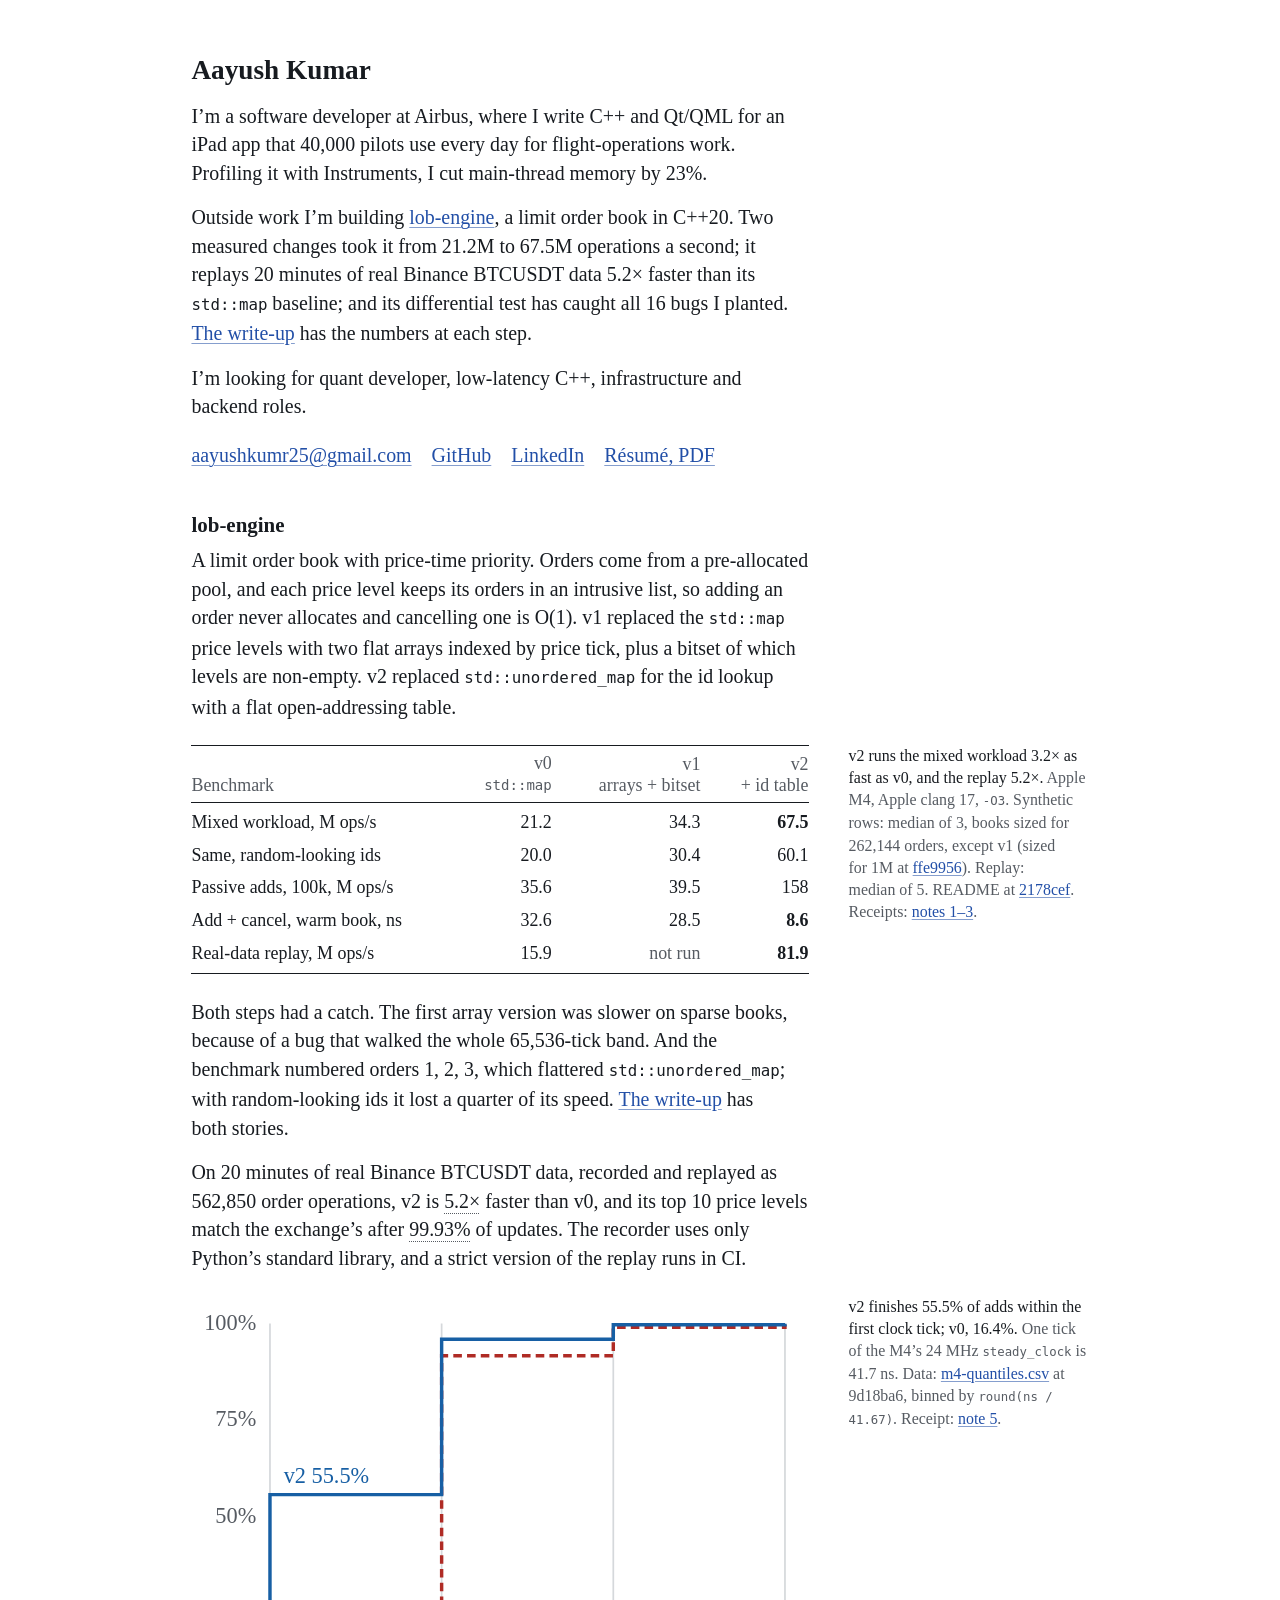
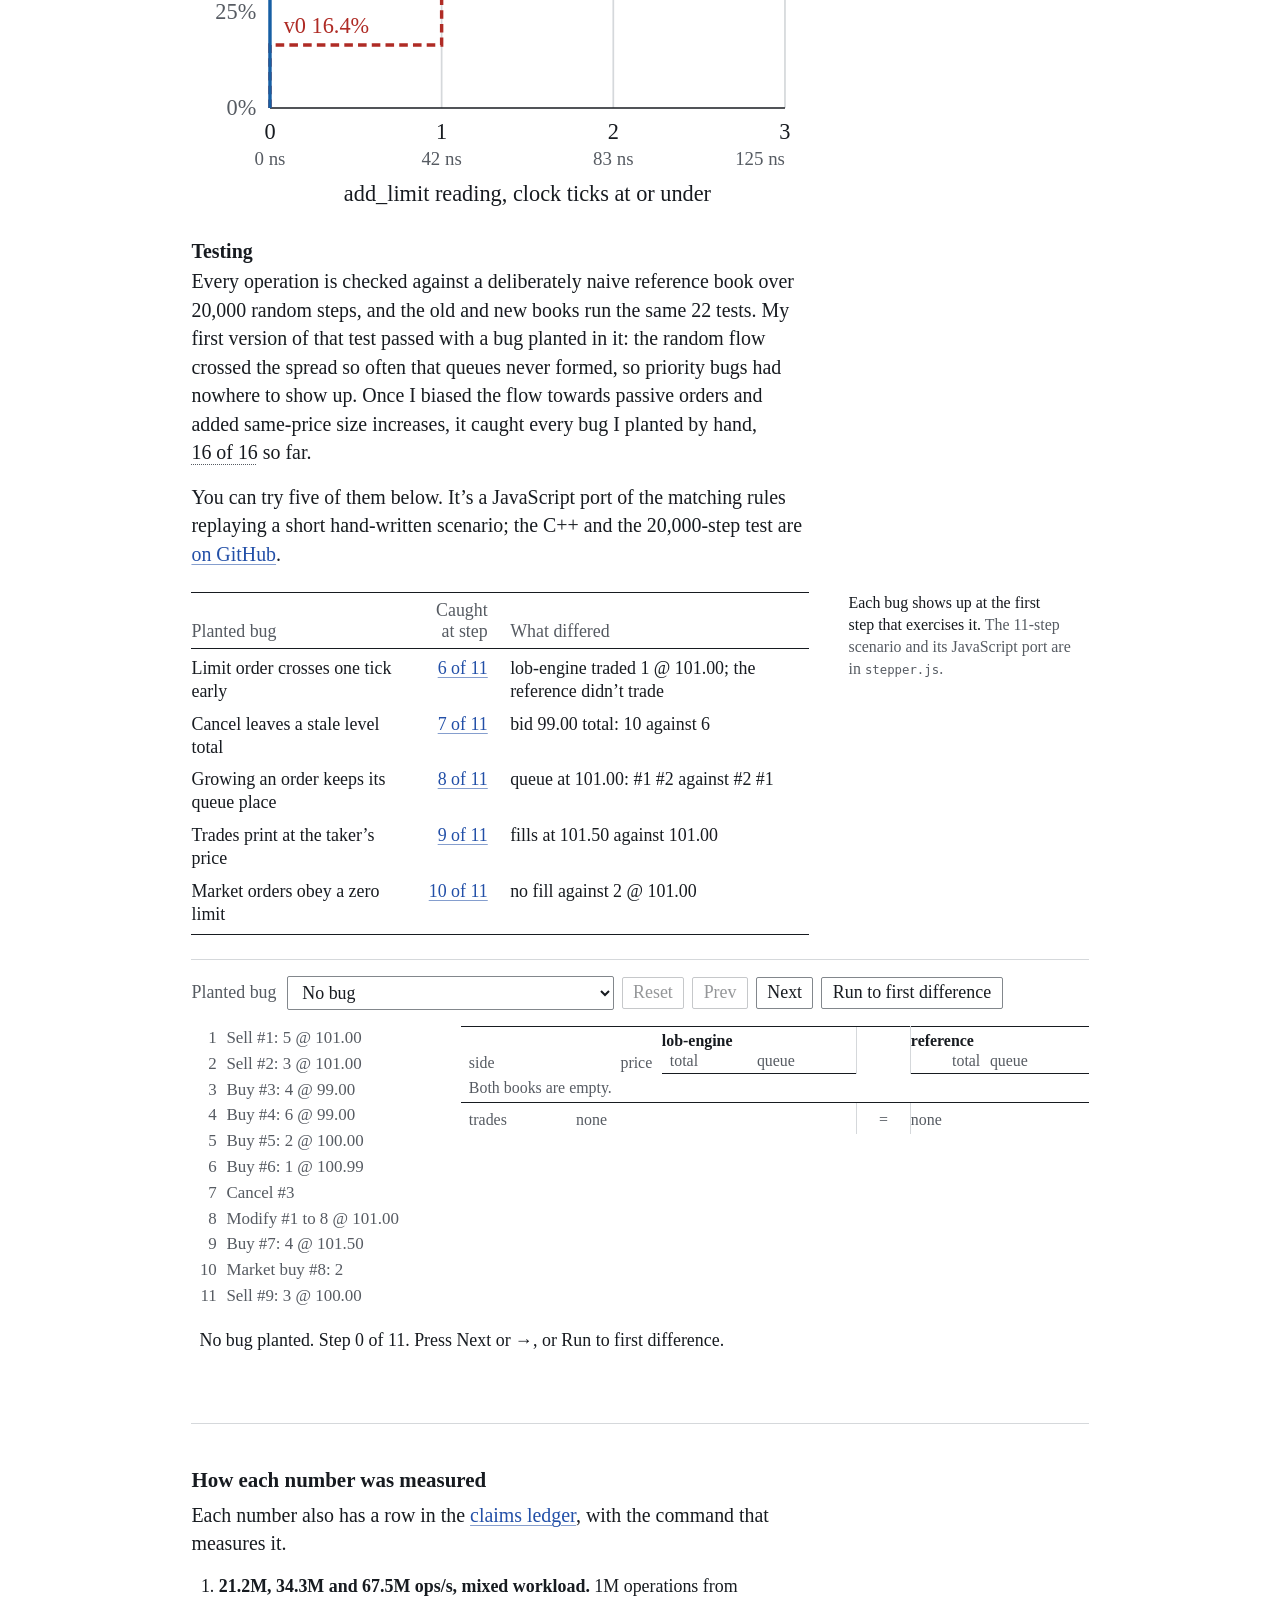
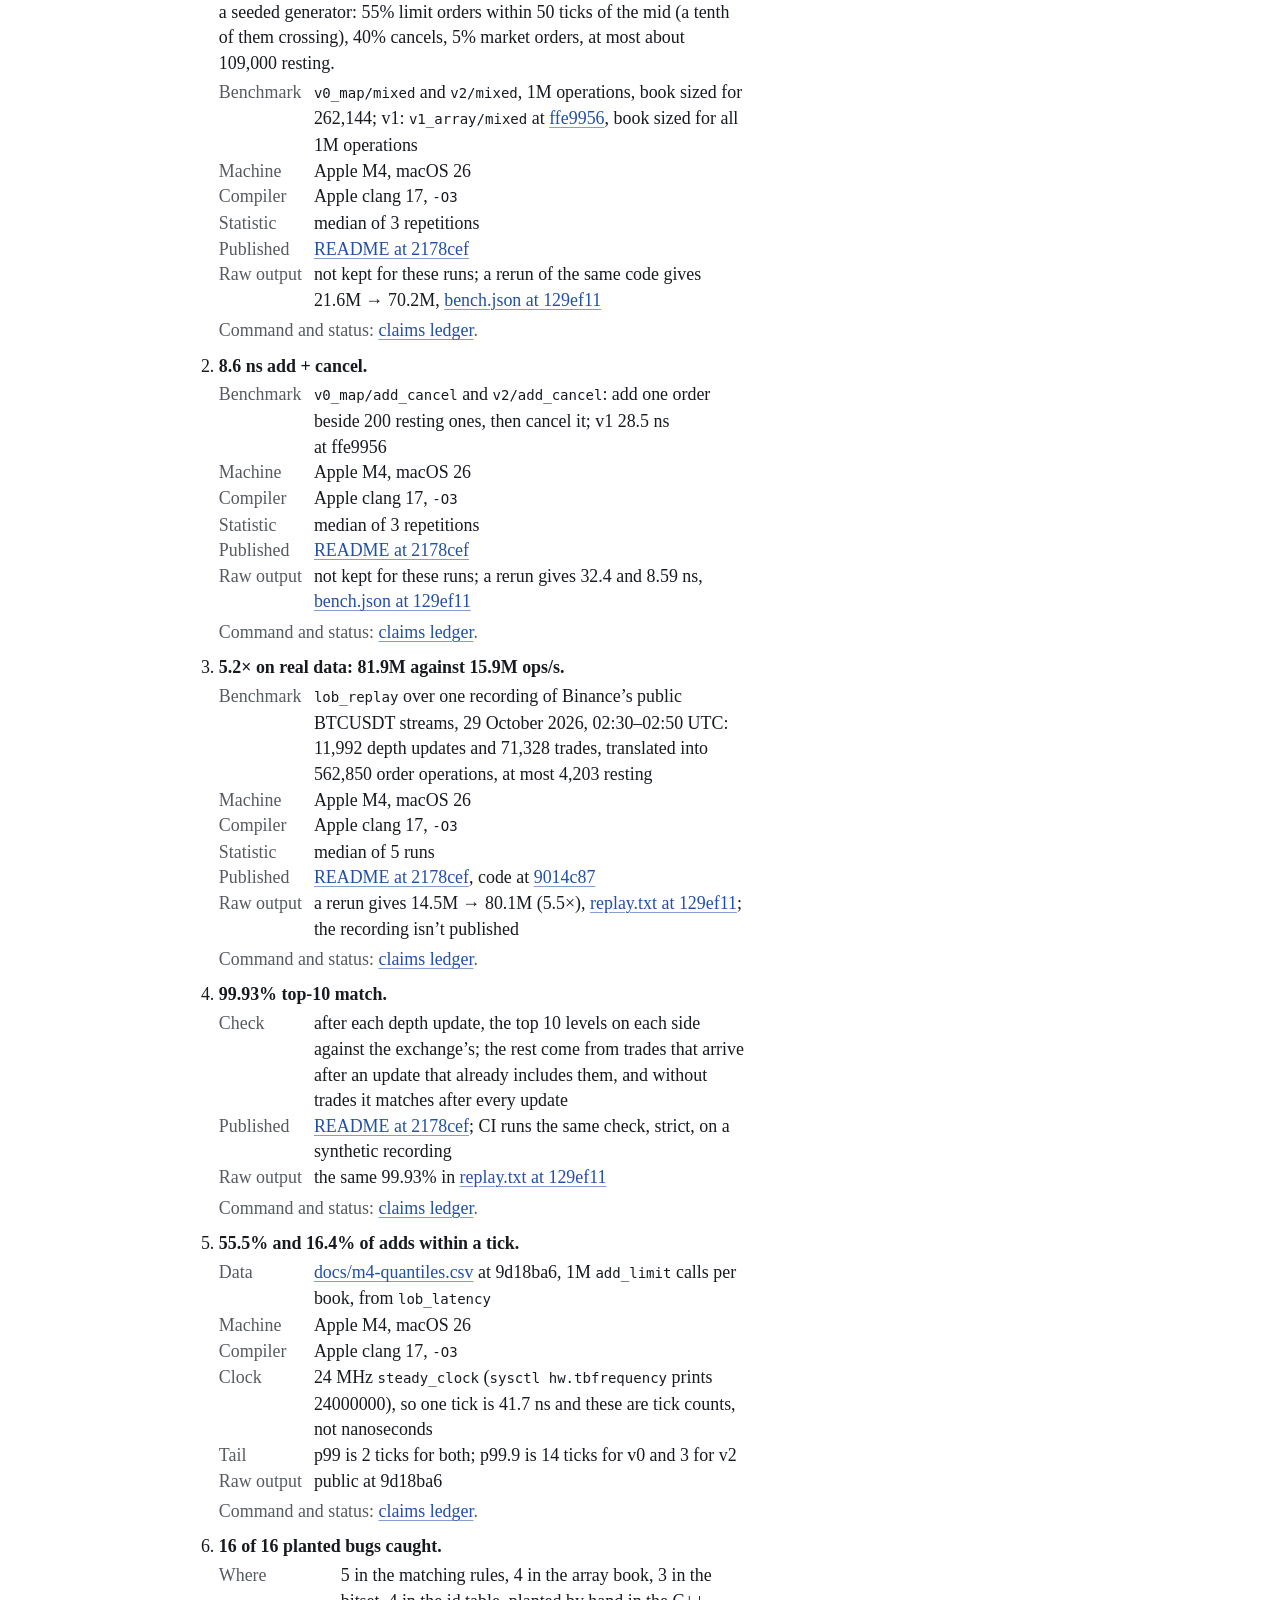
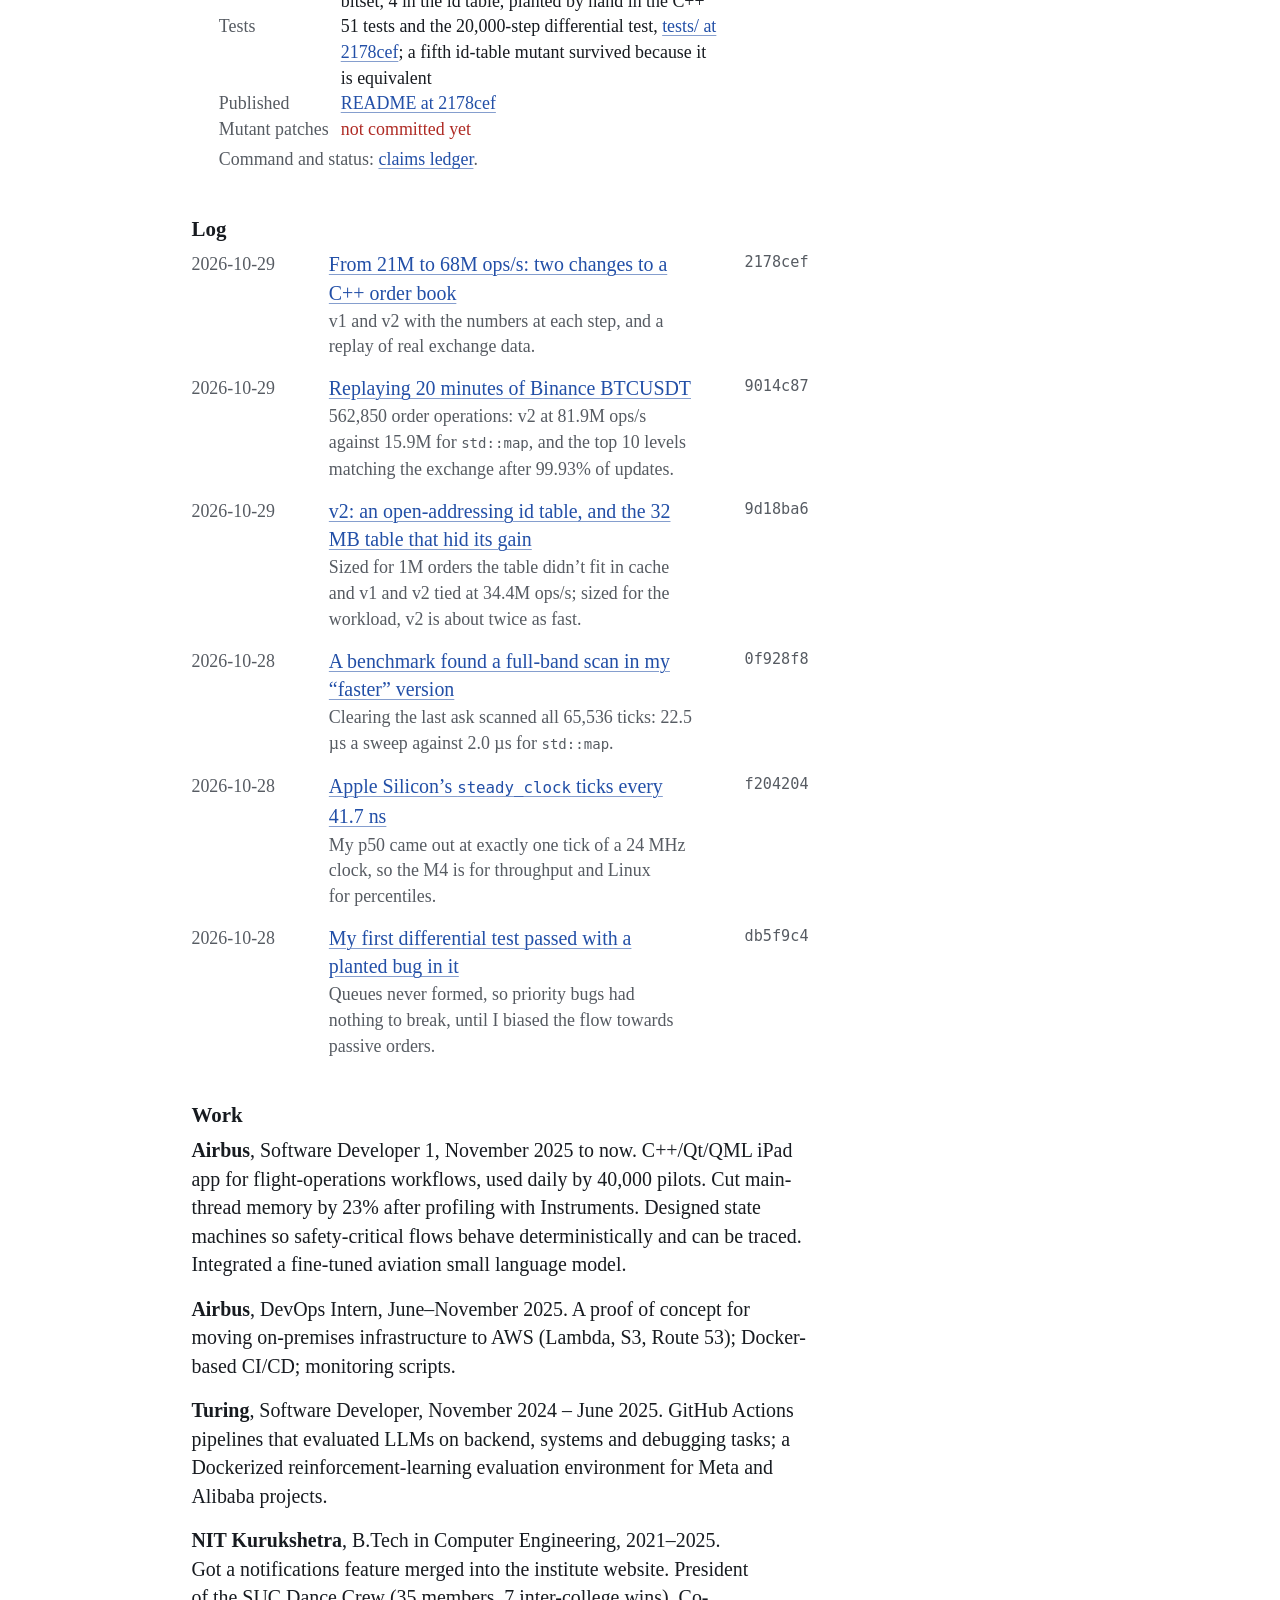
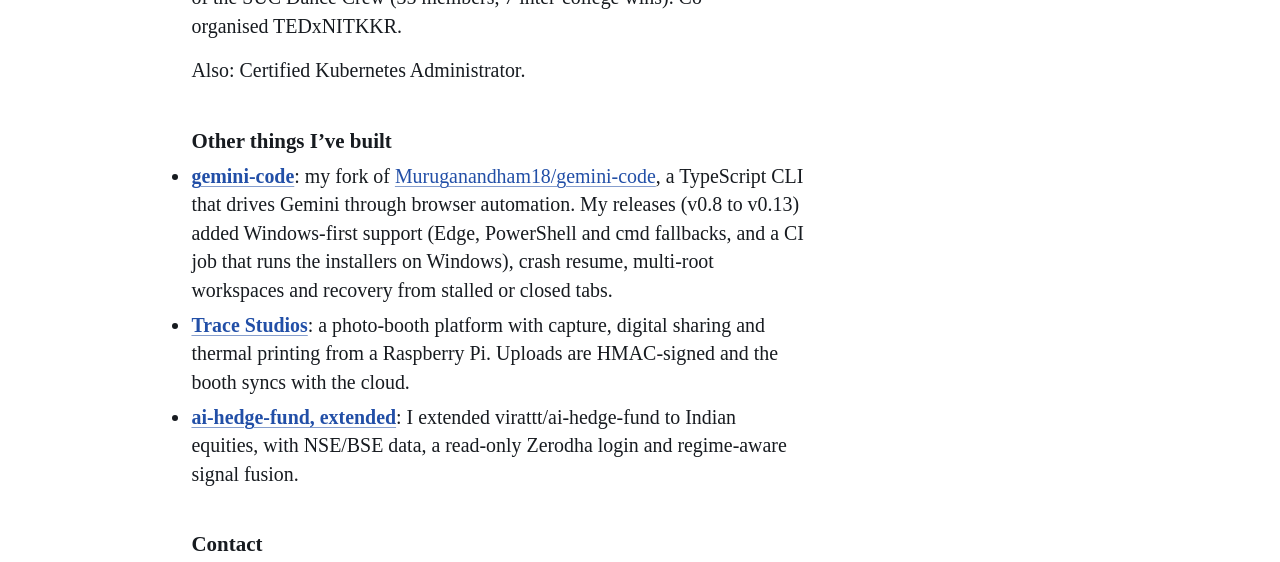
==== index.html @ 16fbba91 "Redesign: centred lab log, claims ledger, one-table stepper From the design loop's winning direction" ====
<!doctype html>
<html lang="en">
<head>
<meta charset="utf-8">
<meta name="viewport" content="width=device-width, initial-scale=1">
<meta name="color-scheme" content="light dark">
<title>Aayush Kumar</title>
<meta name="description" content="Software developer at Airbus (C++/Qt). Building lob-engine, a C++20 order book: 21.2M to 67.5M ops/s in two measured steps, checked by a differential test and replayed on real Binance data.">
<link rel="canonical" href="https://aayxshkumar.github.io/">
<link rel="alternate" type="application/atom+xml" href="/atom.xml" title="Aayush Kumar">
<meta property="og:type" content="website">
<meta property="og:url" content="https://aayxshkumar.github.io/">
<meta property="og:title" content="Aayush Kumar">
<meta property="og:description" content="C++ developer at Airbus, building lob-engine: a C++20 order book that went from 21.2M to 67.5M ops/s in two measured steps.">
<meta property="og:image" content="https://aayxshkumar.github.io/og.png">
<meta property="og:image:width" content="1200">
<meta property="og:image:height" content="630">
<meta property="og:image:alt" content="Aayush Kumar, software developer at Airbus. lob-engine: 21.2M to 67.5M ops/s, 5.2 times faster than std::map on real Binance data, 16 of 16 planted bugs caught.">
<meta name="twitter:card" content="summary_large_image">
<link rel="icon" href="favicon.svg" type="image/svg+xml">
<link rel="stylesheet" href="style.css">
<script type="speculationrules">
{"prefetch":[{"where":{"and":[{"href_matches":"/*"},{"not":{"href_matches":["/*.pdf","/*.png","/*.svg","/*.xml"]}}]},"eagerness":"moderate"}]}
</script>
<script type="application/ld+json">
{"@context":"https://schema.org","@type":"Person","name":"Aayush Kumar","jobTitle":"Software Developer","worksFor":{"@type":"Organization","name":"Airbus"},"url":"https://aayxshkumar.github.io/","sameAs":["https://github.com/aayxshkumar","https://linkedin.com/in/aayush-kumr"]}
</script>
</head>
<body>
<main>

<h1>Aayush Kumar</h1>

<p>I’m a software developer at Airbus, where I write C++ and Qt/QML for an iPad app that 40,000 pilots use every day for flight-operations work. Profiling it with Instruments, I cut main-thread memory by 23%.</p>

<p>Outside work I’m building <a href="https://github.com/aayxshkumar/lob-engine">lob-engine</a>, a limit order book in C++20. Two measured changes took it from 21.2M to 67.5M operations a second; it replays 20 minutes of real Binance BTCUSDT data 5.2× faster than its <code>std::map</code> baseline; and its differential test has caught all 16 bugs I planted. <a href="order-book-3x.html">The write-up</a> has the numbers at each step.</p>

<p>I’m looking for quant developer, low-latency C++, infrastructure and backend roles.</p>

<ul class="links">
<li><a href="mailto:aayushkumr25@gmail.com">aayushkumr25@gmail.com</a></li>
<li><a href="https://github.com/aayxshkumar">GitHub</a></li>
<li><a href="https://linkedin.com/in/aayush-kumr">LinkedIn</a></li>
<li><a href="Aayush_Kumar_Resume.pdf">Résumé, PDF</a></li>
</ul>

<h2 id="lob-engine"><a href="#lob-engine">lob-engine</a></h2>

<p>A limit order book with price-time priority. Orders come from a pre-allocated pool, and each price level keeps its orders in an intrusive list, so adding an order never allocates and cancelling one is O(1). v1 replaced the <code>std::map</code> price levels with two flat arrays indexed by price tick, plus a bitset of which levels are non-empty. v2 replaced <code>std::unordered_map</code> for the id lookup with a flat open-addressing table.</p>

<div class="withcap" id="results">
<table>
<thead><tr><th>Benchmark</th><th>v0<br><code>std::map</code></th><th>v1<br>arrays + bitset</th><th>v2<br>+ id table</th></tr></thead>
<tbody>
<tr><th scope="row">Mixed workload, M ops/s</th><td>21.2</td><td>34.3</td><td><strong>67.5</strong></td></tr>
<tr><th scope="row">Same, random-looking ids</th><td>20.0</td><td>30.4</td><td>60.1</td></tr>
<tr><th scope="row">Passive adds, 100k, M ops/s</th><td>35.6</td><td>39.5</td><td>158</td></tr>
<tr><th scope="row">Add + cancel, warm book, ns</th><td>32.6</td><td>28.5</td><td><strong>8.6</strong></td></tr>
<tr><th scope="row">Real-data replay, M ops/s</th><td>15.9</td><td class="mut">not run</td><td><strong>81.9</strong></td></tr>
</tbody>
</table>
<p class="cap"><b>v2 runs the mixed workload 3.2× as fast as v0, and the replay 5.2×.</b> Apple M4, Apple clang 17, <code>-O3</code>. Synthetic rows: median of 3, books sized for 262,144 orders, except v1 (sized for 1M at <a href="https://github.com/aayxshkumar/lob-engine/tree/ffe9956">ffe9956</a>). Replay: median of 5. README at <a href="https://github.com/aayxshkumar/lob-engine/blob/2178cef/README.md">2178cef</a>. Receipts: <a href="#n-mixed">notes 1–3</a>.</p>
</div>

<p>Both steps had a catch. The first array version was slower on sparse books, because of a bug that walked the whole 65,536-tick band. And the benchmark numbered orders 1, 2, 3, which flattered <code>std::unordered_map</code>; with random-looking ids it lost a quarter of its speed. <a href="order-book-3x.html">The write-up</a> has both stories.</p>

<p>On 20 minutes of real Binance BTCUSDT data, recorded and replayed as 562,850 order operations, v2 is <button type="button" class="num" popovertarget="m-replay" style="anchor-name: --m-replay">5.2×<span class="vh">, how this was measured</span></button><span id="m-replay" popover class="method" style="position-anchor: --m-replay">81.9M against 15.9M ops/s, each the median of 5 runs of <code>lob_replay</code> over one recording, at commit 9014c87. The recording isn’t published. <a href="#n-replay">Full receipt</a>.<button type="button" class="close" popovertarget="m-replay" popovertargetaction="hide">Close</button></span> faster than v0, and its top 10 price levels match the exchange’s after <button type="button" class="num" popovertarget="m-match" style="anchor-name: --m-match">99.93%<span class="vh">, how this was measured</span></button><span id="m-match" popover class="method" style="position-anchor: --m-match">The replay compares the top 10 levels on each side with the exchange’s after each of 11,992 depth updates. Without trades it matches after every one. <a href="#n-match">Full receipt</a>.<button type="button" class="close" popovertarget="m-match" popovertargetaction="hide">Close</button></span> of updates. The recorder uses only Python’s standard library, and a strict version of the replay runs in CI.</p>

<figure class="wide withcap" id="latency">
<picture><source media="(max-width: 600px)" srcset="latency-cdf-add_limit-narrow.svg" width="360" height="300"><img src="latency-cdf-add_limit.svg" alt="Step chart of add_limit latency in clock ticks on an Apple M4. v2 reads 0 ticks for 55.5 percent of adds and v0 for 16.4 percent; at 1 tick v0 reaches 91.6 percent and v2 95.9 percent; both pass 99 percent by 2 ticks." width="720" height="360"></picture>
<figcaption><b>v2 finishes 55.5% of adds within the first clock tick; v0, 16.4%.</b> One tick of the M4’s 24 MHz <code>steady_clock</code> is 41.7 ns. Data: <a href="https://github.com/aayxshkumar/lob-engine/blob/9d18ba6/docs/m4-quantiles.csv">m4-quantiles.csv</a> at 9d18ba6, binned by <code>round(ns / 41.67)</code>. Receipt: <a href="#n-ticks">note 5</a>.</figcaption>
</figure>

<h3 id="testing">Testing</h3>

<p>Every operation is checked against a deliberately naive reference book over 20,000 random steps, and the old and new books run the same 22 tests. My first version of that test passed with a bug planted in it: the random flow crossed the spread so often that queues never formed, so priority bugs had nowhere to show up. Once I biased the flow towards passive orders and added same-price size increases, it caught every bug I planted by hand, <button type="button" class="num" popovertarget="m-bugs" style="anchor-name: --m-bugs">16 of 16<span class="vh">, how this was measured</span></button><span id="m-bugs" popover class="method" style="position-anchor: --m-bugs">Planted by hand in the C++: 5 in the matching rules, 4 in the array book, 3 in the bitset, 4 in the id table. The 51 tests and the 20,000-step differential test caught each one. <a href="#n-bugs">Full receipt</a>.<button type="button" class="close" popovertarget="m-bugs" popovertargetaction="hide">Close</button></span> so far.</p>

<p>You can try five of them below. It’s a JavaScript port of the matching rules replaying a short hand-written scenario; the C++ and the 20,000-step test are <a href="https://github.com/aayxshkumar/lob-engine/tree/main/tests">on GitHub</a>.</p>

<div class="withcap" id="bugs">
<table class="bugs">
<thead><tr><th>Planted bug</th><th>Caught<br>at step</th><th class="t">What differed</th></tr></thead>
<tbody>
<tr><th scope="row">Limit order crosses one tick early</th><td>6 of 11</td><td class="t">lob-engine traded 1 @ 101.00; the reference didn’t trade</td></tr>
<tr><th scope="row">Cancel leaves a stale level total</th><td>7 of 11</td><td class="t">bid 99.00 total: 10 against 6</td></tr>
<tr><th scope="row">Growing an order keeps its queue place</th><td>8 of 11</td><td class="t">queue at 101.00: #1 #2 against #2 #1</td></tr>
<tr><th scope="row">Trades print at the taker’s price</th><td>9 of 11</td><td class="t">fills at 101.50 against 101.00</td></tr>
<tr><th scope="row">Market orders obey a zero limit</th><td>10 of 11</td><td class="t">no fill against 2 @ 101.00</td></tr>
</tbody>
</table>
<p class="cap"><b>Each bug shows up at the first step that exercises it.</b> The 11-step scenario and its JavaScript port are in <code>stepper.js</code>.</p>
</div>

<section id="stepper" class="stepper wide" aria-label="Differential test, step by step" hidden>
  <p class="controls">
    <label for="bug">Planted bug</label>
    <select id="bug"></select>
    <button type="button" id="reset">Reset</button>
    <button type="button" id="prev">Prev</button>
    <button type="button" id="next">Next</button>
    <button type="button" id="run">Run to first difference</button>
  </p>
  <div class="cols">
    <ol id="ops" class="ops" aria-label="Scenario"></ol>
    <div class="bookwrap">
      <table class="book" id="book">
        <caption class="vh">lob-engine’s book and the reference book at this step, and whether each row matches</caption>
        <thead>
          <tr><th rowspan="2">side</th><th rowspan="2">price</th><th class="grp" colspan="2">lob-engine</th><th class="eq" rowspan="2"><span class="vh">match</span></th><th class="grp" colspan="2">reference</th></tr>
          <tr><th>total</th><th class="q">queue</th><th>total</th><th class="q">queue</th></tr>
        </thead>
        <tbody></tbody>
        <tfoot></tfoot>
      </table>
    </div>
  </div>
  <p id="verdict" class="verdict" role="status" aria-live="polite"></p>
</section>

<h2 id="method"><a href="#method">How each number was measured</a></h2>

<p>Each number also has a row in the <a href="claims.html">claims ledger</a>, with the command that measures it.</p>
<ol class="endnotes">
<li id="n-mixed"><b>21.2M, 34.3M and 67.5M ops/s, mixed workload.</b> 1M operations from a seeded generator: 55% limit orders within 50 ticks of the mid (a tenth of them crossing), 40% cancels, 5% market orders, at most about 109,000 resting.<dl class="rcpt"><dt>Benchmark</dt><dd><code>v0_map/mixed</code> and <code>v2/mixed</code>, 1M operations, book sized for 262,144; v1: <code>v1_array/mixed</code> at <a href="https://github.com/aayxshkumar/lob-engine/tree/ffe9956">ffe9956</a>, book sized for all 1M operations</dd><dt>Machine</dt><dd>Apple M4, macOS 26</dd><dt>Compiler</dt><dd>Apple clang 17, <code>-O3</code></dd><dt>Statistic</dt><dd>median of 3 repetitions</dd><dt>Published</dt><dd><a href="https://github.com/aayxshkumar/lob-engine/blob/2178cef/README.md">README at 2178cef</a></dd><dt>Raw output</dt><dd>not kept for these runs; a rerun of the same code gives 21.6M → 70.2M, <a href="https://github.com/aayxshkumar/lob-engine/blob/129ef11/bench/results/2026-10-29-m4-9d27e87/bench.json">bench.json at 129ef11</a></dd></dl><p class="more">Command and status: <a href="claims.html#c-mixed">claims ledger</a>.</p></li>
<li id="n-addcancel"><b>8.6 ns add + cancel.</b><dl class="rcpt"><dt>Benchmark</dt><dd><code>v0_map/add_cancel</code> and <code>v2/add_cancel</code>: add one order beside 200 resting ones, then cancel it; v1 28.5 ns at ffe9956</dd><dt>Machine</dt><dd>Apple M4, macOS 26</dd><dt>Compiler</dt><dd>Apple clang 17, <code>-O3</code></dd><dt>Statistic</dt><dd>median of 3 repetitions</dd><dt>Published</dt><dd><a href="https://github.com/aayxshkumar/lob-engine/blob/2178cef/README.md">README at 2178cef</a></dd><dt>Raw output</dt><dd>not kept for these runs; a rerun gives 32.4 and 8.59 ns, <a href="https://github.com/aayxshkumar/lob-engine/blob/129ef11/bench/results/2026-10-29-m4-9d27e87/bench.json">bench.json at 129ef11</a></dd></dl><p class="more">Command and status: <a href="claims.html#c-addcancel">claims ledger</a>.</p></li>
<li id="n-replay"><b>5.2× on real data: 81.9M against 15.9M ops/s.</b><dl class="rcpt"><dt>Benchmark</dt><dd><code>lob_replay</code> over one recording of Binance’s public BTCUSDT streams, 29 October 2026, 02:30–02:50 UTC: 11,992 depth updates and 71,328 trades, translated into 562,850 order operations, at most 4,203 resting</dd><dt>Machine</dt><dd>Apple M4, macOS 26</dd><dt>Compiler</dt><dd>Apple clang 17, <code>-O3</code></dd><dt>Statistic</dt><dd>median of 5 runs</dd><dt>Published</dt><dd><a href="https://github.com/aayxshkumar/lob-engine/blob/2178cef/README.md">README at 2178cef</a>, code at <a href="https://github.com/aayxshkumar/lob-engine/tree/9014c87">9014c87</a></dd><dt>Raw output</dt><dd>a rerun gives 14.5M → 80.1M (5.5×), <a href="https://github.com/aayxshkumar/lob-engine/blob/129ef11/bench/results/2026-10-29-m4-9d27e87/replay.txt">replay.txt at 129ef11</a>; the recording isn’t published</dd></dl><p class="more">Command and status: <a href="claims.html#c-replay">claims ledger</a>.</p></li>
<li id="n-match"><b>99.93% top-10 match.</b><dl class="rcpt"><dt>Check</dt><dd>after each depth update, the top 10 levels on each side against the exchange’s; the rest come from trades that arrive after an update that already includes them, and without trades it matches after every update</dd><dt>Published</dt><dd><a href="https://github.com/aayxshkumar/lob-engine/blob/2178cef/README.md">README at 2178cef</a>; CI runs the same check, strict, on a synthetic recording</dd><dt>Raw output</dt><dd>the same 99.93% in <a href="https://github.com/aayxshkumar/lob-engine/blob/129ef11/bench/results/2026-10-29-m4-9d27e87/replay.txt">replay.txt at 129ef11</a></dd></dl><p class="more">Command and status: <a href="claims.html#c-match">claims ledger</a>.</p></li>
<li id="n-ticks"><b>55.5% and 16.4% of adds within a tick.</b><dl class="rcpt"><dt>Data</dt><dd><a href="https://github.com/aayxshkumar/lob-engine/blob/9d18ba6/docs/m4-quantiles.csv">docs/m4-quantiles.csv</a> at 9d18ba6, 1M <code>add_limit</code> calls per book, from <code>lob_latency</code></dd><dt>Machine</dt><dd>Apple M4, macOS 26</dd><dt>Compiler</dt><dd>Apple clang 17, <code>-O3</code></dd><dt>Clock</dt><dd>24 MHz <code>steady_clock</code> (<code>sysctl hw.tbfrequency</code> prints 24000000), so one tick is 41.7 ns and these are tick counts, not nanoseconds</dd><dt>Tail</dt><dd>p99 is 2 ticks for both; p99.9 is 14 ticks for v0 and 3 for v2</dd><dt>Raw output</dt><dd>public at 9d18ba6</dd></dl><p class="more">Command and status: <a href="claims.html#c-ticks">claims ledger</a>.</p></li>
<li id="n-bugs"><b>16 of 16 planted bugs caught.</b><dl class="rcpt"><dt>Where</dt><dd>5 in the matching rules, 4 in the array book, 3 in the bitset, 4 in the id table, planted by hand in the C++</dd><dt>Tests</dt><dd>51 tests and the 20,000-step differential test, <a href="https://github.com/aayxshkumar/lob-engine/tree/2178cef/tests">tests/ at 2178cef</a>; a fifth id-table mutant survived because it is equivalent</dd><dt>Published</dt><dd><a href="https://github.com/aayxshkumar/lob-engine/blob/2178cef/README.md">README at 2178cef</a></dd><dt>Mutant patches</dt><dd><span class="missing">not committed yet</span></dd></dl><p class="more">Command and status: <a href="claims.html#c-bugs">claims ledger</a>.</p></li>
</ol>

<h2 id="log"><a href="#log">Log</a></h2>

<ol class="log">
<li id="order-book-3x"><a class="d" href="#order-book-3x"><time datetime="2026-10-29">2026-10-29</time></a><a href="order-book-3x.html">From 21M to 68M ops/s: two changes to a C++ order book</a><a class="sha" href="https://github.com/aayxshkumar/lob-engine/commit/2178cef"><span class="vh">Commit </span>2178cef</a><p>v1 and v2 with the numbers at each step, and a replay of real exchange data.</p></li>
<li id="real-data"><a class="d" href="#real-data"><time datetime="2026-10-29">2026-10-29</time></a><a href="order-book-3x.html#real-data">Replaying 20 minutes of Binance BTCUSDT</a><a class="sha" href="https://github.com/aayxshkumar/lob-engine/commit/9014c87"><span class="vh">Commit </span>9014c87</a><p>562,850 order operations: v2 at 81.9M ops/s against 15.9M for <code>std::map</code>, and the top 10 levels matching the exchange after 99.93% of updates.</p></li>
<li id="id-table"><a class="d" href="#id-table"><time datetime="2026-10-29">2026-10-29</time></a><a href="order-book-3x.html#v2">v2: an open-addressing id table, and the 32 MB table that hid its gain</a><a class="sha" href="https://github.com/aayxshkumar/lob-engine/commit/9d18ba6"><span class="vh">Commit </span>9d18ba6</a><p>Sized for 1M orders the table didn’t fit in cache and v1 and v2 tied at 34.4M ops/s; sized for the workload, v2 is about twice as fast.</p></li>
<li id="full-band-scan"><a class="d" href="#full-band-scan"><time datetime="2026-10-28">2026-10-28</time></a><a href="order-book-3x.html#v1">A benchmark found a full-band scan in my “faster” version</a><a class="sha" href="https://github.com/aayxshkumar/lob-engine/commit/0f928f8"><span class="vh">Commit </span>0f928f8</a><p>Clearing the last ask scanned all 65,536 ticks: 22.5 µs a sweep against 2.0 µs for <code>std::map</code>.</p></li>
<li id="steady-clock"><a class="d" href="#steady-clock"><time datetime="2026-10-28">2026-10-28</time></a><a href="order-book-3x.html#limits">Apple Silicon’s <code>steady_clock</code> ticks every 41.7 ns</a><a class="sha" href="https://github.com/aayxshkumar/lob-engine/commit/f204204"><span class="vh">Commit </span>f204204</a><p>My p50 came out at exactly one tick of a 24 MHz clock, so the M4 is for throughput and Linux for percentiles.</p></li>
<li id="first-differential-test"><a class="d" href="#first-differential-test"><time datetime="2026-10-28">2026-10-28</time></a><a href="order-book-3x.html#v0">My first differential test passed with a planted bug in it</a><a class="sha" href="https://github.com/aayxshkumar/lob-engine/commit/db5f9c4"><span class="vh">Commit </span>db5f9c4</a><p>Queues never formed, so priority bugs had nothing to break, until I biased the flow towards passive orders.</p></li>
</ol>

<h2 id="work"><a href="#work">Work</a></h2>

<p><strong>Airbus</strong>, Software Developer 1, November 2025 to now. C++/Qt/QML iPad app for flight-operations workflows, used daily by 40,000 pilots. Cut main-thread memory by 23% after profiling with Instruments. Designed state machines so safety-critical flows behave deterministically and can be traced. Integrated a fine-tuned aviation small language model.</p>

<p><strong>Airbus</strong>, DevOps Intern, June–November 2025. A proof of concept for moving on-premises infrastructure to AWS (Lambda, S3, Route 53); Docker-based CI/CD; monitoring scripts.</p>

<p><strong>Turing</strong>, Software Developer, November 2024 – June 2025. GitHub Actions pipelines that evaluated LLMs on backend, systems and debugging tasks; a Dockerized reinforcement-learning evaluation environment for Meta and Alibaba projects.</p>

<p><strong>NIT Kurukshetra</strong>, B.Tech in Computer Engineering, 2021–2025. Got a notifications feature merged into the institute website. President of the SUC Dance Crew (35 members, 7 inter-college wins). Co-organised TEDxNITKKR.</p>

<p>Also: Certified Kubernetes Administrator.</p>

<h2 id="other"><a href="#other">Other things I’ve built</a></h2>

<ul>
<li><a href="https://github.com/aayxshkumar/gemini-code"><strong>gemini-code</strong></a>: my fork of <a href="https://github.com/Muruganandham18/gemini-code">Muruganandham18/gemini-code</a>, a TypeScript CLI that drives Gemini through browser automation. My releases (v0.8 to v0.13) added Windows-first support (Edge, PowerShell and cmd fallbacks, and a CI job that runs the installers on Windows), crash resume, multi-root workspaces and recovery from stalled or closed tabs.</li>
<li><a href="https://tracestudio.co/"><strong>Trace Studios</strong></a>: a photo-booth platform with capture, digital sharing and thermal printing from a Raspberry Pi. Uploads are HMAC-signed and the booth syncs with the cloud.</li>
<li><a href="https://github.com/aayxshkumar/ai-hedge-fund"><strong>ai-hedge-fund, extended</strong></a>: I extended virattt/ai-hedge-fund to Indian equities, with NSE/BSE data, a read-only Zerodha login and regime-aware signal fusion.</li>
</ul>

<h2 id="contact"><a href="#contact">Contact</a></h2>

<p>Email is best: <a href="mailto:aayushkumr25@gmail.com">aayushkumr25@gmail.com</a>. Also <a href="https://github.com/aayxshkumar">GitHub</a> and <a href="https://linkedin.com/in/aayush-kumr">LinkedIn</a>.</p>

</main>
<footer>
<ul class="links"><li><a href="now.html">Now</a></li><li><a href="colophon.html">Colophon</a></li><li><a href="claims.html">Claims</a></li><li><a href="atom.xml">Feed</a></li></ul>
<p>Updated <time datetime="2026-10-29">29 October 2026</time>.</p>
</footer>
<script src="stepper.js" defer></script>
</body>
</html>
---- style.css ----
/* Aayush Kumar: a lab log, set like a technical book.
   One column of Charter, blue underlined links, colour only in data.
   From 1,152 px the right margin carries each table's and figure's method. */

:root {
  --paper: #fff;            /* oklch(100% 0 0) */
  --ink: #171b20;           /* oklch(22% .012 255): the bid hue at 22% lightness, 17.3:1 */
  --mut: #565b62;           /* oklch(47% .012 255), 6.8:1 */
  --rule: #d5d8db;          /* oklch(88% .006 255), decorative */
  --rule2: #82878c;         /* oklch(62% .01 255), button borders, 3.6:1 */
  --link: #224fa7;          /* oklch(45% .15 262), 7.6:1 */
  --visited: #633481;       /* oklch(42% .13 310), 9.0:1 */
  --bid: #175fa4;           /* bid and v2, oklch(48% .13 252), 6.6:1 */
  --ask: #af2b25;           /* ask and v0, oklch(50% .17 28), 6.5:1 */
  --bad: color-mix(in srgb, var(--ask) 10%, var(--paper));   /* #f7eae9, always with a 3 px ask bar */

  --serif: Charter, "Bitstream Charter", "Sitka Text", Cambria, serif;
  --mono: ui-monospace, "SF Mono", Menlo, "Cascadia Mono", Consolas, "DejaVu Sans Mono", monospace;
  --measure: 62ch;
  --margin: 15rem;
  --gap: 2.5rem;
  --gutter: 16px;
  --block: calc(var(--measure) + var(--gap) + var(--margin));
  --left: max(var(--gutter), 8vw);

  --ease-out: cubic-bezier(0.23, 1, 0.32, 1);
  --t-press: 80ms;
  --t-in: 100ms;
  --t-out: 240ms;
  --t-fade: 700ms;
  color-scheme: light dark;
}
@media (prefers-color-scheme: dark) {
  :root {
    --paper: #0d1013;       /* oklch(17% .008 255) */
    --ink: #e5e8ec;         /* 15.6:1 */
    --mut: #a7abb1;         /* 8.3:1 */
    --rule: #2f3338;
    --rule2: #65696f;       /* 3.5:1 */
    --link: #8bb9fd;        /* 9.5:1 */
    --visited: #cda4ec;     /* 9.2:1 */
    --bid: #79b6f4;         /* 9.0:1 */
    --ask: #f2897c;         /* 7.9:1 */
    --bad: color-mix(in srgb, var(--ask) 16%, var(--paper));  /* #322324 */
  }
}

*, *::before, *::after { box-sizing: border-box; }
html { -webkit-text-size-adjust: 100%; }
body {
  margin: 0;
  background: var(--paper);
  color: var(--ink);
  font: 1.1875rem/1.5 var(--serif);
  font-size-adjust: 0.481;                /* fallbacks to Charter's x-height; a no-op on Charter */
  hyphens: manual;
  container-type: inline-size;            /* .wide uses 100cqw, which excludes a classic scrollbar */
}

/* ---- Frame ------------------------------------------------------------- */
@supports (width: 1cqw) { :root { --left: max(var(--gutter), 8cqw); } }
main, footer {
  max-width: var(--measure);
  margin-left: var(--left);
  margin-right: var(--gutter);
}
main { padding-top: 3.5rem; }
main > p:first-child { margin-bottom: 1.25rem; }       /* the name link on subpages, same place as the home h1 */

/* ---- Type -------------------------------------------------------------- */
h1, h2, h3 { font-weight: 700; text-wrap: balance; }
p, li, figcaption, .cap, .note { text-wrap: pretty; }
h1 { font-size: 1.625rem; line-height: 1.15; margin: 0 0 1rem; }
h2 { font-size: 1.25rem; line-height: 1.25; margin: 2.75rem 0 .5rem; }
h3 { font-size: 1em; line-height: 1.3; margin: 1.75rem 0 .25rem; }
p, ul, ol { margin: 0 0 1rem; }
ul { padding-left: 1.2em; }
li { margin-bottom: .4rem; }
.meta { font-size: .85em; color: var(--mut); margin-top: -.5rem; }
.mut { color: var(--mut); }
.vh { position: absolute; width: 1px; height: 1px; overflow: hidden; clip-path: inset(50%); white-space: nowrap; }

code, kbd, pre { font-family: var(--mono); }
code { font-size: 1em; font-size-adjust: 0.481; }       /* inline code as tall as the text around it */
@supports not (font-size-adjust: 0.481) { code { font-size: .84em; } }

/* ---- Links ------------------------------------------------------------- */
a {
  color: var(--link);
  text-underline-offset: .15em;
  text-decoration-thickness: .06em;
  text-decoration-color: color-mix(in srgb, currentColor 55%, transparent);
  transition: text-decoration-color var(--t-out) var(--ease-out);
}
a:visited { color: var(--visited); }
@media (hover: hover) {
  a:hover { text-decoration-color: currentColor; transition-duration: var(--t-in); }
}
a:active { text-decoration-thickness: .12em; }
.links a:visited, footer a:visited, main > p:first-child a:visited, .sections a:visited, h2 a:visited { color: var(--link); }
:focus-visible { outline: 2px solid var(--link); outline-offset: 2px; }

.links { list-style: none; padding: 0; margin: 1.25rem 0 0; display: flex; flex-wrap: wrap; gap: .25rem 1.25rem; }
.links li { margin: 0; }

/* Headings are their own links: ink, underlined only on hover or focus. */
h2 > a { color: inherit; text-decoration-line: none; }
@media (hover: hover) { h2 > a:hover { text-decoration-line: underline; } }
h2 > a:focus-visible { text-decoration-line: underline; }

/* ---- Landing on a link: § and a 1.6 s tint ------------------------------ */
:target { scroll-margin-top: 1.5rem; }
h2:target > a::before { content: "§\00a0"; color: var(--mut); font-weight: 400; }
@media (prefers-reduced-motion: no-preference) {
  h2:target, tr:target > *, figure:target, .withcap:target, section:target, li:target { animation: land 1.6s var(--ease-out) 1; }
}
@keyframes land { from { background-color: color-mix(in srgb, var(--bid) 14%, var(--paper)); } to { background-color: transparent; } }

/* ---- Tables: booktabs, three rules ------------------------------------- */
table { border-collapse: collapse; font-size: .9em; line-height: 1.35; font-variant-numeric: tabular-nums lining-nums; margin: .75rem 0 1.25rem; }
thead th {
  font-weight: 400; color: var(--mut); text-align: right; vertical-align: bottom; line-height: 1.25;
  padding: .4rem 0 .35rem 1.4rem;
  border-top: 1.5px solid var(--ink); border-bottom: 1px solid var(--ink);
}
thead th:first-child { text-align: left; padding-left: 0; }
tbody th { font-weight: 400; text-align: left; padding: .3rem 0; }
tbody > tr > * { vertical-align: baseline; }
tbody td { text-align: right; padding: .3rem 0 .3rem 1.4rem; white-space: nowrap; }
tbody tr:first-child > * { padding-top: .5rem; }
tbody tr:last-child > * { border-bottom: 1.5px solid var(--ink); padding-bottom: .5rem; }
th.t, td.t { text-align: left; white-space: normal; }
td.t { padding-left: 1.4rem; }
thead th.t { text-align: left; }
table code { font-size: 1em; }

/* ---- Captions, figures, margin ----------------------------------------- */
.cap, figcaption { font-size: .85em; line-height: 1.45; color: var(--mut); margin: .5rem 0 1.5rem; max-width: var(--measure); }
.cap a, figcaption a { white-space: nowrap; }
.cap b, figcaption b { color: var(--ink); font-weight: 400; }   /* the finding sentence */
.withcap { margin: 1.5rem 0; }
.withcap > table { margin: 0; }
.withcap > .cap { margin-bottom: 0; }

.wide { width: min(110ch, calc(100vw - var(--left) - var(--gutter))); }    /* fallback */
@supports (width: 1cqw) { .wide { width: min(110ch, calc(100cqw - var(--left) - var(--gutter))); } }  /* no overflow under a classic scrollbar */
figure { margin: 1.75rem 0; }
figure img { display: block; width: 100%; height: auto; }
figure.wide img { max-width: 900px; }

/* Sidenotes: an indented block here, the margin from 72em. */
.note {
  display: block; font-size: .85em; line-height: 1.45; color: var(--mut);
  margin: .6rem 0 .9rem 1.25rem; padding-left: .75rem; border-left: 2px solid var(--rule);
}

/* Code */
pre {
  margin: .25rem 0 1.5rem; padding: .75em 1em; overflow-x: auto;
  border-left: 2px solid var(--rule); font-size: .8em; line-height: 1.45; tab-size: 4;
}
pre code { font-size: 1em; font-size-adjust: none; }
.codecap { font-size: .85em; color: var(--mut); margin: 1.25rem 0 0; }

/* ---- Method popovers on headline numbers ------------------------------- */
button.num {
  font: inherit; color: inherit; background: none; border: 0; border-radius: 0;
  padding: 2px 0; margin: -2px 0; min-height: 0; cursor: pointer;
  text-decoration: underline dotted var(--mut); text-decoration-thickness: 1px; text-underline-offset: .25em;
}
.method { display: none; }
.method:popover-open {            /* default and no-anchor fallback: a bottom sheet */
  display: block; box-sizing: border-box; position: fixed; inset: auto var(--gutter) var(--gutter) var(--gutter); margin: 0;
  max-height: 60vh; overflow: auto; height: auto; max-width: none;
  padding: .6rem .8rem 3.5rem; font: .85rem/1.45 var(--serif); font-size-adjust: 0.481; font-weight: 400;
  text-align: left; white-space: normal; color: var(--ink); background: var(--paper);
  border: 1px solid var(--rule2); border-radius: 0; box-shadow: none;
}
@media (min-width: 47.5em) { @supports (position-area: block-end) {
  .method:popover-open { position: absolute; inset: auto; margin: .35rem 0 0; max-width: min(24rem, calc(100vw - 32px));
    padding-bottom: .6rem; position-area: block-end span-inline-end; position-try-fallbacks: flip-inline; }
} }
.method .close {
  position: absolute; right: .5rem; bottom: .5rem; min-height: 44px; min-width: 44px;
  font: .9em/1.2 var(--serif); color: var(--ink); background: var(--paper); border: 1px solid var(--rule2); border-radius: 2px; cursor: pointer;
}
@media (min-width: 47.5em) and (pointer: fine) { @supports (position-area: block-end) {
  .method .close { position: static; float: right; min-height: 24px; min-width: 0; margin: .25rem 0 0 .75rem; padding: .1rem .5rem; }
} }
.method a { white-space: nowrap; }
.method::backdrop { background: transparent; }
.endnotes { font-size: .9em; padding-left: 1.6em; }
.endnotes li { margin-bottom: .6rem; }
.endnotes b { font-weight: 700; }
.endnotes .rcpt { display: grid; grid-template-columns: max-content 1fr; gap: 0 .75rem; margin: .2rem 0 .3rem; }
.endnotes .rcpt dt { color: var(--mut); }
.endnotes .rcpt dd { margin: 0; }
.endnotes .more { margin: 0; color: var(--mut); }
.missing { color: var(--ask); }
@media (max-width: 30em) { .endnotes .rcpt { grid-template-columns: 1fr; } .endnotes .rcpt dd { margin-bottom: .2rem; } }

/* ---- Copy buttons (post and ledger) ------------------------------------- */
.cmd { position: relative; }
.copy {
  font: .8em/1.2 var(--serif); font-size-adjust: 0.481; color: var(--ink); background: var(--paper);
  border: 1px solid var(--rule2); border-radius: 2px; padding: .15rem .5rem; min-height: 24px; min-width: 6ch; cursor: pointer;
}
.copy .done { display: none; }
.copy[data-copied] .done { display: inline; }
.copy[data-copied] .idle { display: none; }
.cmd .copy { position: absolute; top: .5rem; right: .5rem; }
.cmd pre { padding-right: 5rem; }
@media (max-width: 47.5em) { .copy { min-height: 44px; } }

/* ---- Claims ledger ------------------------------------------------------ */
.ledger { width: 100%; }
.ledger tbody th { min-width: 11rem; padding-right: 1rem; }
.ledger thead th.t { padding-left: 1.4rem; }
.ledger td.t { white-space: normal; }
.ledger .val { min-width: 9rem; }
.ledger .used { display: block; color: var(--mut); font-size: .88em; }
.ledger .ev { display: block; margin-bottom: .15rem; }
.ledger tbody > tr > * { border-top: 1px solid var(--rule); }
.ledger tbody tr:first-child > * { border-top: 0; }
.ledger code { overflow-wrap: anywhere; }
.statuses dt { font-weight: 700; }
.statuses dd { margin: 0 0 .9rem; }
@media (max-width: 47.5em) {
  table.stack, table.stack tbody, table.stack tr, table.stack th, table.stack td { display: block; width: auto; }
  table.stack thead { position: absolute; width: 1px; height: 1px; overflow: hidden; clip-path: inset(50%); }
  table.stack tbody > tr > * { border: 0; padding: 0; text-align: left; white-space: normal; }
  table.stack tr { padding: .6rem 0; border-top: 1px solid var(--rule); }
  table.stack tr:first-child { border-top: 0; }
  table.stack tbody tr:last-child { border-bottom: 1.5px solid var(--ink); }
  table.stack th[scope="row"] { font-weight: 700; margin-bottom: .25rem; }
  table.stack td { margin: .2rem 0 0; }
  table.stack td::before { content: attr(data-label); display: block; color: var(--mut); font-size: .85em; }
  .ledger thead th.t { padding-left: 0; }
}

/* ---- Log --------------------------------------------------------------- */
.log { list-style: none; padding: 0; margin: 0 0 1rem; }
.log li { display: grid; grid-template-columns: 6.6em 1fr; column-gap: .75rem; margin: 0 0 .9rem; }
.log .d { font-size: .9em; color: var(--mut); font-variant-numeric: tabular-nums; padding-top: .12em; text-decoration-line: none; }
.log .d:visited { color: var(--mut); }
@media (hover: hover) { .log .d:hover { text-decoration-line: underline; } }
.log p { grid-column: 2; margin: .1rem 0 0; font-size: .9em; color: var(--mut); }
.log .sha { grid-column: 2; font: .8em var(--mono); color: var(--mut); text-decoration-line: none; justify-self: start; }
.log .sha:visited { color: var(--mut); }
@media (hover: hover) { .log .sha:hover { text-decoration-line: underline; } }
@media (min-width: 47.5em) {
  .log li { grid-template-columns: 6.6em 1fr 5.5em; }
  .log .sha { grid-column: 3; grid-row: 1; justify-self: end; padding-top: .2em; }
}

.sections { font-size: .9em; }
.draft { color: var(--mut); border-left: 2px solid var(--rule); padding-left: .75rem; }
.revisions { list-style: none; padding: 0; }
.revisions li { margin-bottom: .6rem; }
.revisions time { font-variant-numeric: tabular-nums; color: var(--mut); }

/* ---- Buttons and the stepper ------------------------------------------- */
select, .stepper button {
  font: .9em/1.2 var(--serif); font-size-adjust: 0.481;
  color: var(--ink); background: var(--paper);
  border: 1px solid var(--rule2); border-radius: 2px;
  padding: .3rem .65rem; min-height: 2rem;
  transition: background-color var(--t-out) var(--ease-out);
}
.stepper button:not([aria-disabled="true"]) { cursor: pointer; }
.stepper button[aria-disabled="true"] { opacity: .45; cursor: default; }
@media (hover: hover) and (pointer: fine) {
  .stepper button:not([aria-disabled="true"]):hover { background: color-mix(in srgb, var(--ink) 6%, var(--paper)); transition-duration: var(--t-in); }
}
.stepper button:not([aria-disabled="true"]):active { background: color-mix(in srgb, var(--ink) 10%, var(--paper)); transition-duration: var(--t-press); }
button.num:hover { background: none; text-decoration-style: solid; }
:has(> .method:popover-open) > button.num { text-decoration-style: solid; }

.stepper { scroll-margin-top: 1.5rem; margin: 1.5rem 0 1.75rem; padding: 1rem 0 .75rem; border-top: 1px solid var(--rule); border-bottom: 1px solid var(--rule); }
.stepper > h3 { margin-top: 0; }
.controls { display: flex; flex-wrap: wrap; align-items: center; gap: .5rem; margin: 0; font-size: .9em; }
.controls label { margin-right: .15rem; color: var(--mut); }
.controls select, .controls button { font-size: 1em; }
.cols { display: grid; grid-template-columns: minmax(14rem, 1fr) 2.6fr; gap: 1.75rem; margin-top: 1rem; }
.bookwrap { min-width: 0; }

.ops { list-style: none; margin: 0; padding: 0; font-size: .85em; line-height: 1.4; color: var(--mut); font-variant-numeric: tabular-nums; }
.ops li { display: grid; grid-template-columns: 3ch 1fr; column-gap: .6rem; margin: 0; padding: .1rem 0 .1rem 0; }
.ops .n { text-align: right; }
.ops li.done { color: var(--ink); }
.ops li[aria-current="step"] { font-weight: 700; color: var(--ink); box-shadow: inset 2px 0 0 var(--ink); }

.book { width: 100%; margin: 0; font-size: .8em; }
.book thead th { padding: .25rem .6rem .2rem 0; }
.book thead tr + tr th { border-top: 0; padding-top: 0; }
.book thead tr:first-child th { border-bottom: 0; padding-bottom: .1rem; }
.book thead th.grp { text-align: left; color: var(--ink); font-weight: 700; }
.book tbody td, .book tbody th, .book tfoot td, .book tfoot th { padding: .25rem .6rem .25rem 0; }
.book :is(td, th):first-child { padding-left: .5rem; text-align: left; }   /* every row, so a bad row adds only its bar */
.book td.q, .book th.q { text-align: left; white-space: normal; }
.book .q span { white-space: nowrap; }                                       /* one order never breaks; orders may wrap between */
.book .eq { text-align: center; padding-inline: .5rem; color: var(--mut); border-inline: 1px solid var(--rule); }
.book .eq.ne { color: var(--ask); font-weight: 700; }
.book .bid { color: var(--bid); }
.book .ask { color: var(--ask); }
.book tbody tr.spread > * { color: var(--mut); font-size: .92em; border-top: 1px solid var(--rule); border-bottom: 1px solid var(--rule); }
.book tbody tr.spread > .eq.ne { color: var(--ask); }
.book tfoot > tr > * { border-top: 1px solid var(--ink); color: var(--mut); text-align: left; white-space: normal; padding-top: .4rem; }
.book tfoot .eq { text-align: center; }
.book tr.bad > * { background: var(--bad); }
.book tr.bad > :first-child { box-shadow: inset 3px 0 0 var(--ask); }
.book .diff { text-decoration: underline 2px var(--ask); text-underline-offset: .22em; text-decoration-skip-ink: none; }
.book tfoot tr.bad > * { color: var(--ink); }

.verdict { margin: .85rem 0 0; font-size: .9em; min-height: 3.7em; min-height: calc(3lh + .7rem); padding: .3rem .5rem; }
.verdict.bad { background: var(--bad); box-shadow: inset 3px 0 0 var(--ask); }

/* ---- Footer ------------------------------------------------------------ */
footer { margin-top: 3.5rem; padding: 1rem 0 2.5rem; border-top: 1px solid var(--rule); font-size: .85em; color: var(--mut); }
footer .links { margin: 0 0 .4rem; }
footer p { margin: 0 0 .4rem; }

/* ---- Hanging bullets from 47.5em ---------------------------------------- */
@media (min-width: 47.5em) {
  main ul:not(.links):not(.log):not(.revisions) { padding-left: 0; }
  h2:target > a::before { position: absolute; margin-left: -1.1em; }
}

/* ---- The margin, from 72em (1,152 px) ---------------------------------- */
/* The text and its margin are centred together as one block; below 72em the column stays left-anchored. */
@media (min-width: 72em) {
  :root { --left: max(8vw, (100vw - var(--block)) / 2); }
  @supports (width: 1cqw) { :root { --left: max(8cqw, (100cqw - var(--block)) / 2); } }
  main { max-width: var(--block); }
  main > * { max-width: var(--measure); }
  main > .wide { max-width: none; width: auto; }   /* wide blocks fill the centred block, so both sides stay even */
  /* The caption sits in the margin, its top level with the object's top rule (Tufte). */
  main > .withcap {
    display: grid; grid-template-columns: var(--measure) var(--margin); column-gap: var(--gap);
    align-items: start; max-width: none; width: auto;
  }
  .withcap > :not(.cap):not(figcaption) { grid-column: 1; grid-row: 1; min-width: 0; }
  .withcap > .cap, .withcap > figcaption { grid-column: 2; grid-row: 1; margin: 0; font-size: .8em; line-height: 1.45; }
  figure.withcap.wide { width: auto; }
  figure.withcap img { max-width: none; }
  .note {
    float: right; clear: right; width: var(--margin);
    margin: .25em calc(-1 * (var(--margin) + var(--gap))) .5em 0;
    padding: 0; border: 0; font-size: .8em;
  }
}

/* ---- Phones ------------------------------------------------------------ */
@media (max-width: 47.5em) {
  body { font-size: 1.0625rem; }
  main, footer { margin-left: var(--gutter); }                     /* 16 px on both sides */
  main { padding-top: 2rem; }
  h1 { font-size: 1.375rem; }
  .wide { width: auto; }
  thead th, tbody td { padding-left: .75rem; }
  td.t { padding-left: .75rem; }
  .log li { grid-template-columns: 1fr; }
  .log p { grid-column: 1; }
  .cols { grid-template-columns: 1fr; }
  .book { font-size: .78em; }
  .book thead th, .book tbody td, .book tbody th, .book tfoot td, .book tfoot th { padding-right: .4rem; }
  .book .eq { padding-inline: .3rem; }
  /* The stepper on a phone: controls stay on screen, the verdict under them, books before the ops */
  .stepper { display: flex; flex-direction: column; }
  .controls { position: sticky; top: 0; z-index: 1; background: var(--paper); padding: .5rem 0; }
  .controls label { flex-basis: 100%; }
  #bug { flex: 1 1 100%; min-width: 0; max-width: 100%; }
  select, .stepper button { font-size: 16px; min-height: 44px; padding: .5rem .8rem; }   /* no iOS focus zoom */
  .verdict { order: 1; min-height: 5.2em; min-height: calc(4lh + .7rem); }
  .cols { order: 2; display: flex; flex-direction: column-reverse; }
}

/* ---- Motion ------------------------------------------------------------ */
@media (prefers-reduced-motion: no-preference) {
  @view-transition { navigation: auto; }
  ::view-transition-group(root) { animation-duration: 120ms; }
}
::view-transition { pointer-events: none; }
@media (prefers-reduced-motion: reduce) {
  *, *::before, *::after { transition-duration: 0s !important; animation-duration: 0s !important; animation-iteration-count: 1 !important; }
}

/* ---- Print: a paper --------------------------------------------------- */
@page {
  size: A4;
  margin: 18mm 16mm 20mm;
  @bottom-center { content: counter(page) " / " counter(pages); font: 9pt Charter, "Bitstream Charter", "Sitka Text", Cambria, serif; color: #444; }
}
@media print {
  :root { color-scheme: light; --paper: #fff; --ink: #000; --mut: #444; --rule: #bbb; --rule2: #888; --link: #000; --visited: #000; }
  body { font-size: 10.5pt; line-height: 1.4; }
  main, footer { max-width: none; margin: 0; }
  main { padding-top: 0; }
  main > * { max-width: none; }
  .wide { width: auto; }
  .stepper, footer, .method, .noprint { display: none !important; }
  button.num { text-decoration: none; }
  .withcap { display: block; position: static; }
  .withcap > .cap, .withcap > figcaption { position: static; width: auto; }
  .withcap > .cap, .withcap > figcaption { font-size: .85em; margin: .4rem 0 0; }
  .note { float: none; width: auto; margin: .3em 0 .6em 1.2em; padding-left: .6em; border-left: 1px solid #bbb; }
  a { color: inherit; text-decoration: none; }
  main p a[href^="http"]::after, main li a[href^="http"]::after { content: " (" attr(href) ")"; font-size: .85em; overflow-wrap: anywhere; }
  main p a[href^="mailto"]::after { content: " (" attr(href) ")"; font-size: .85em; }
  h2 > a::before { content: none !important; }
  h2, h3 { break-after: avoid; }
  figure, table, pre, .note, .withcap { break-inside: avoid; }
  figure img { max-width: 15cm !important; }
}
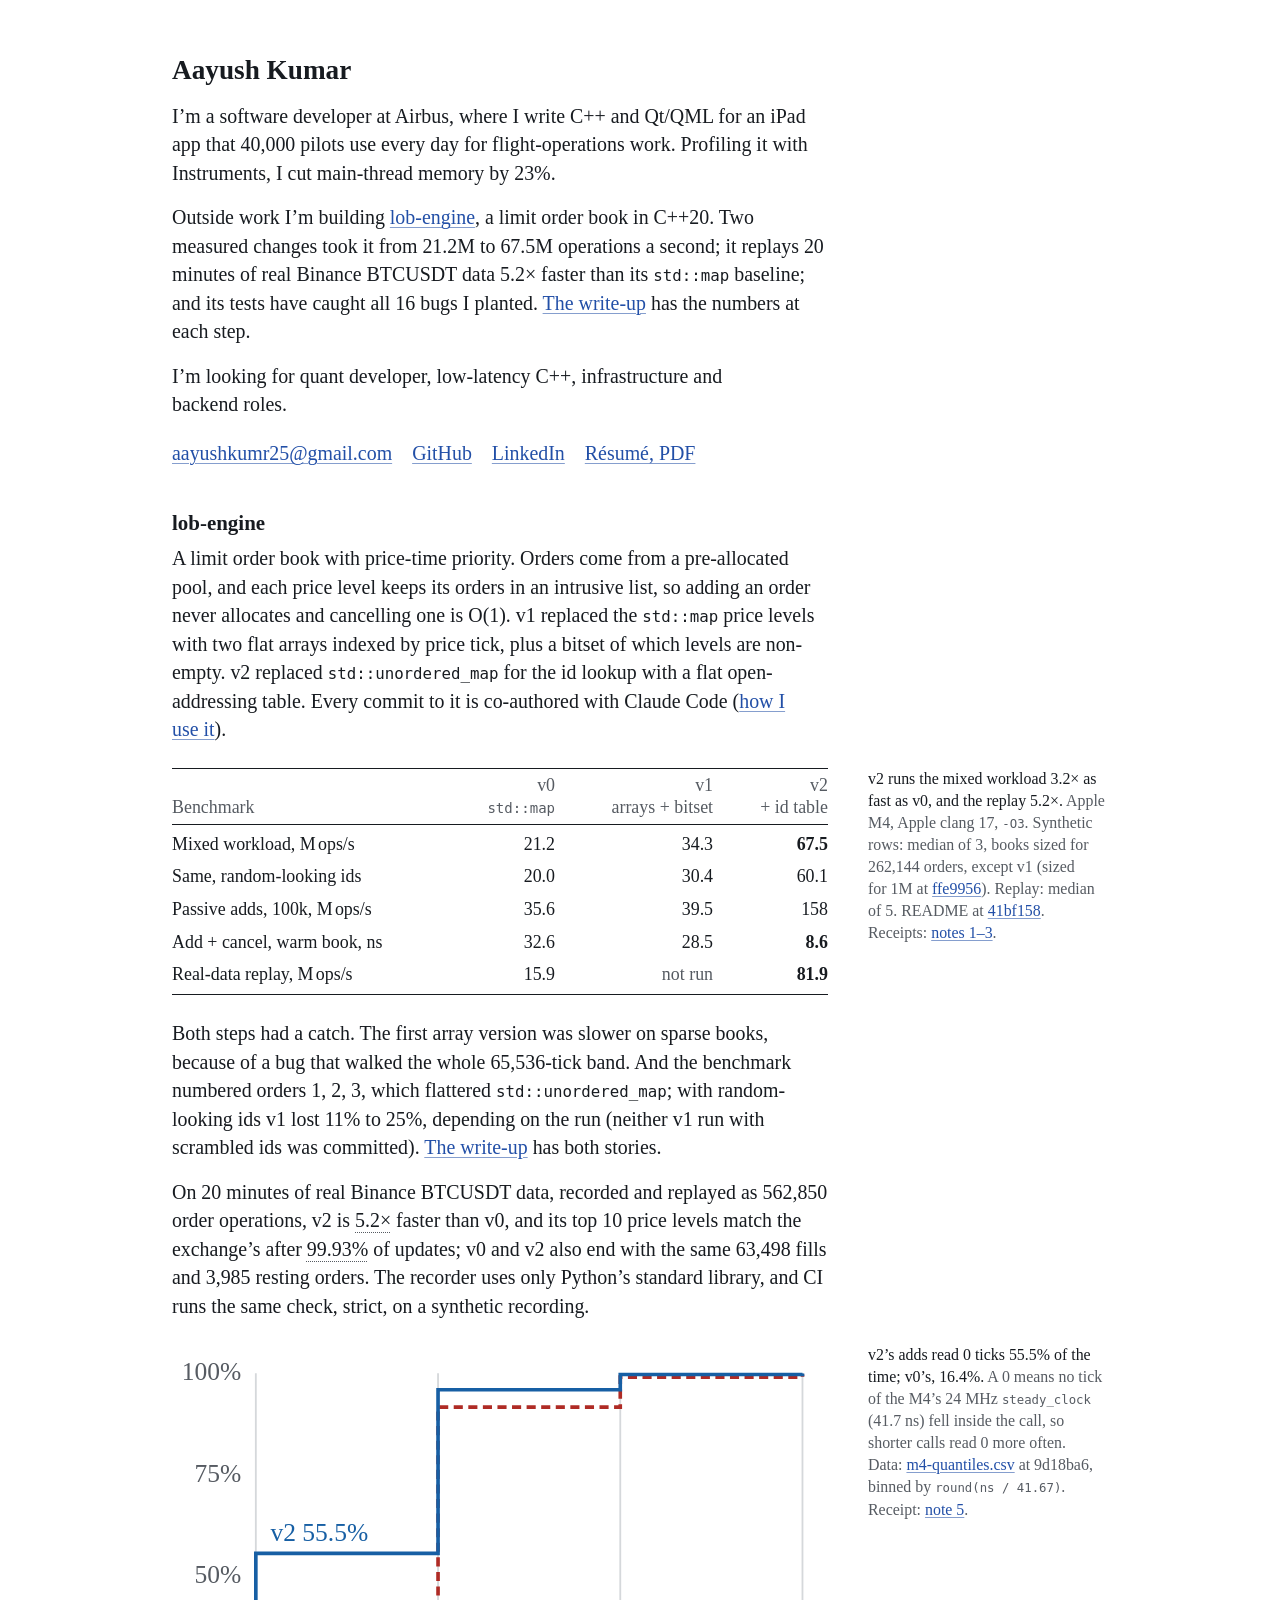
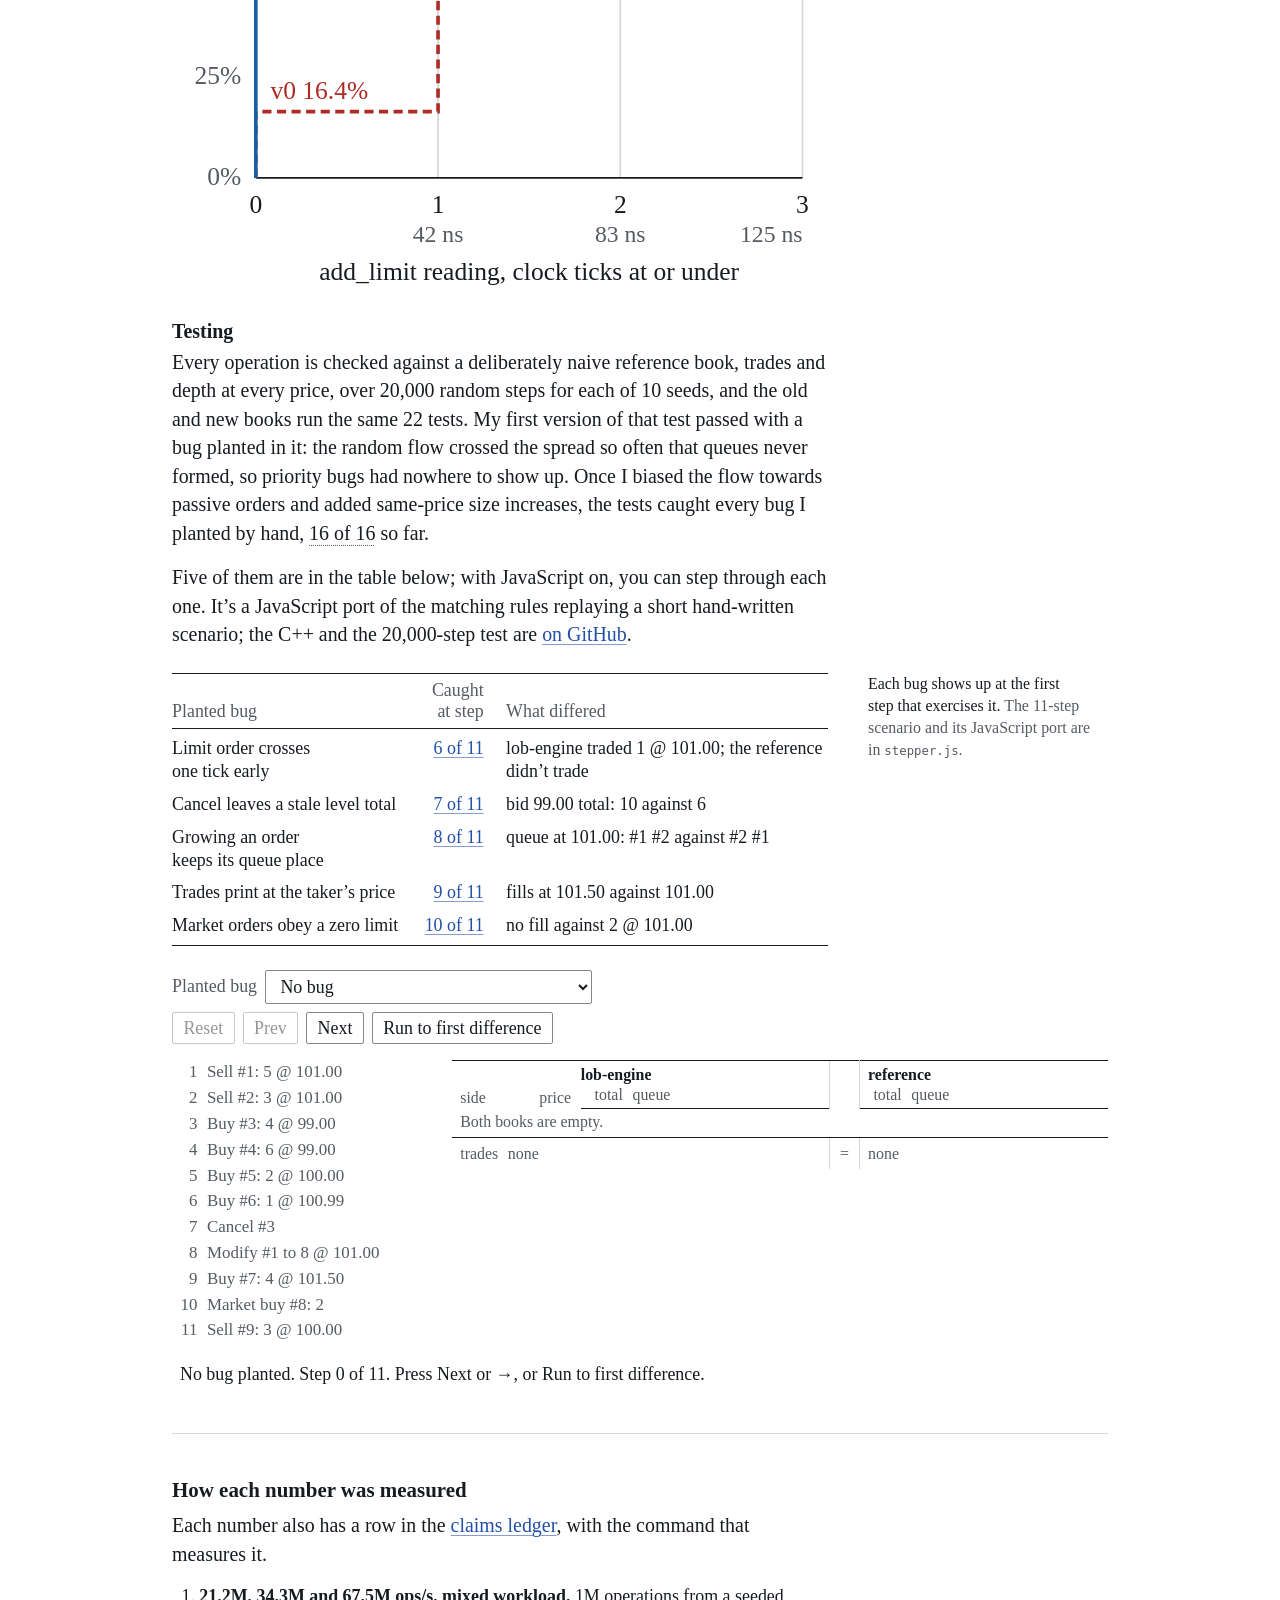
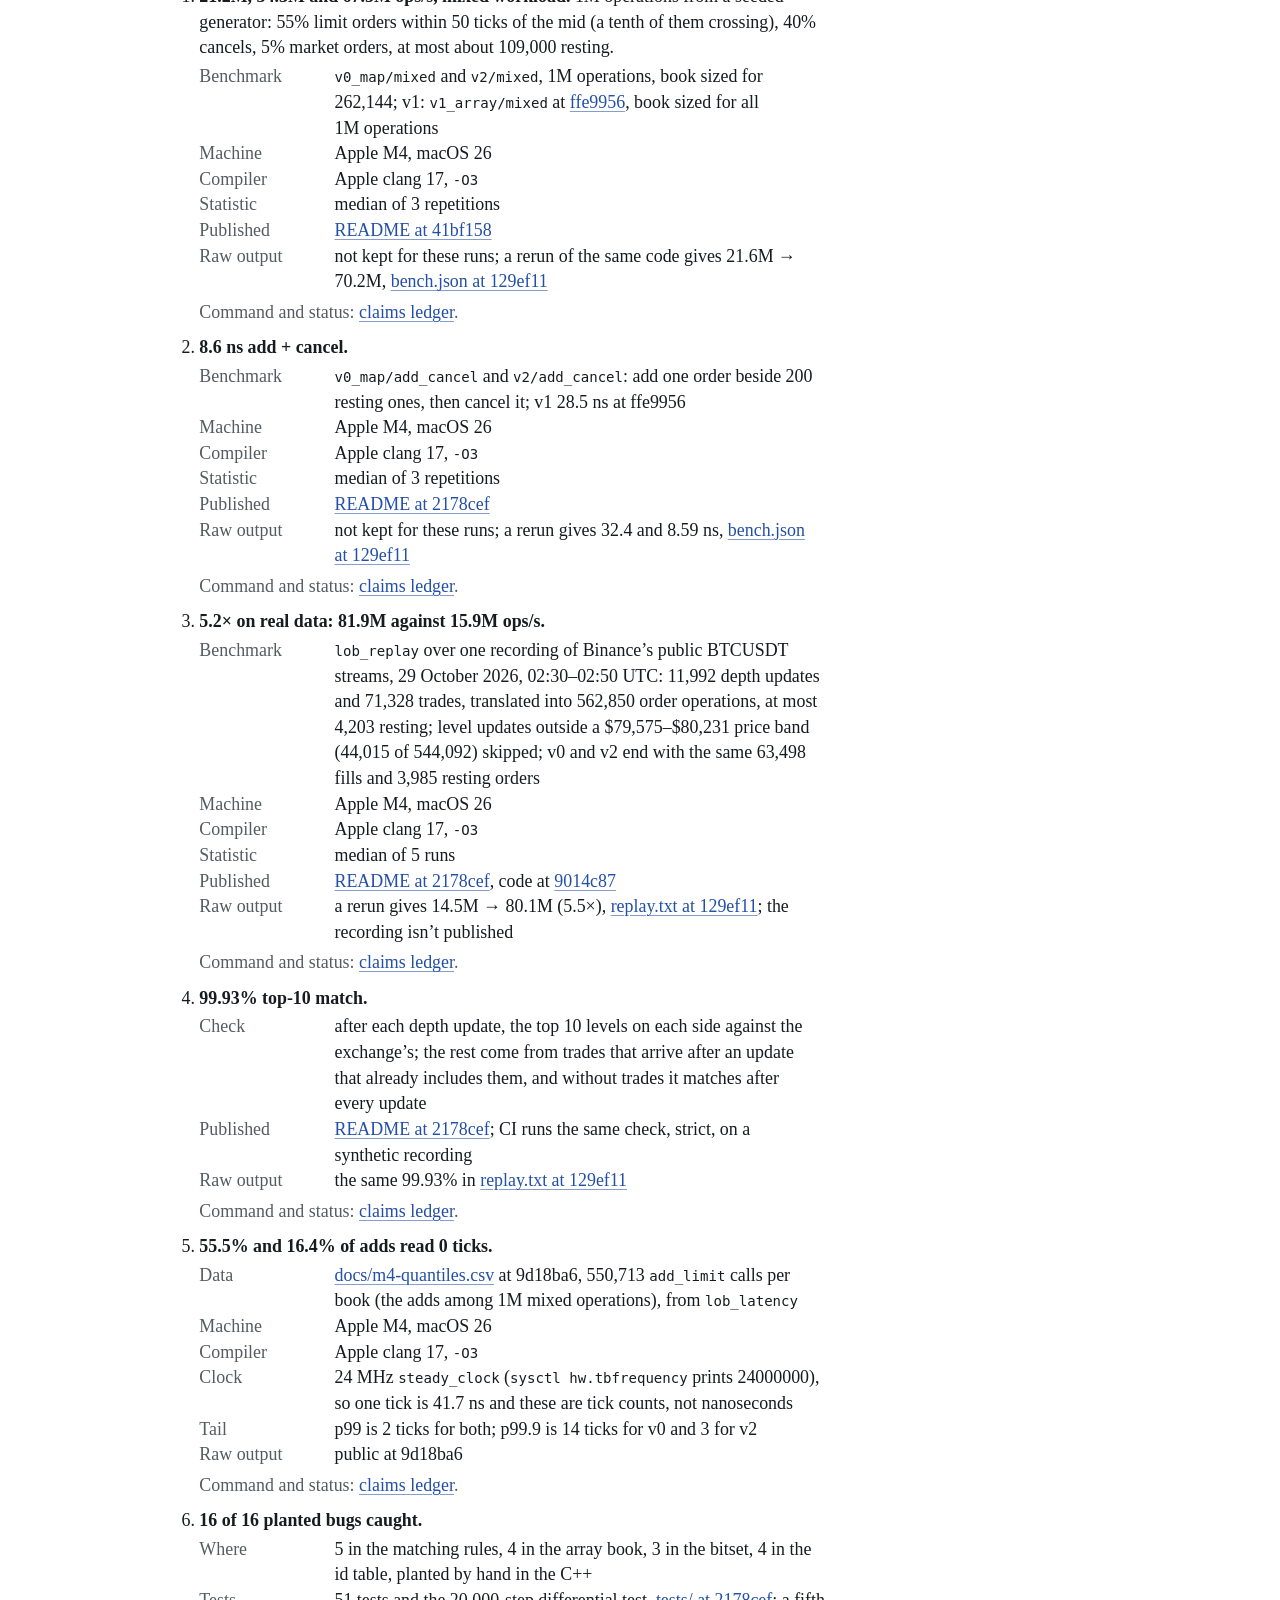
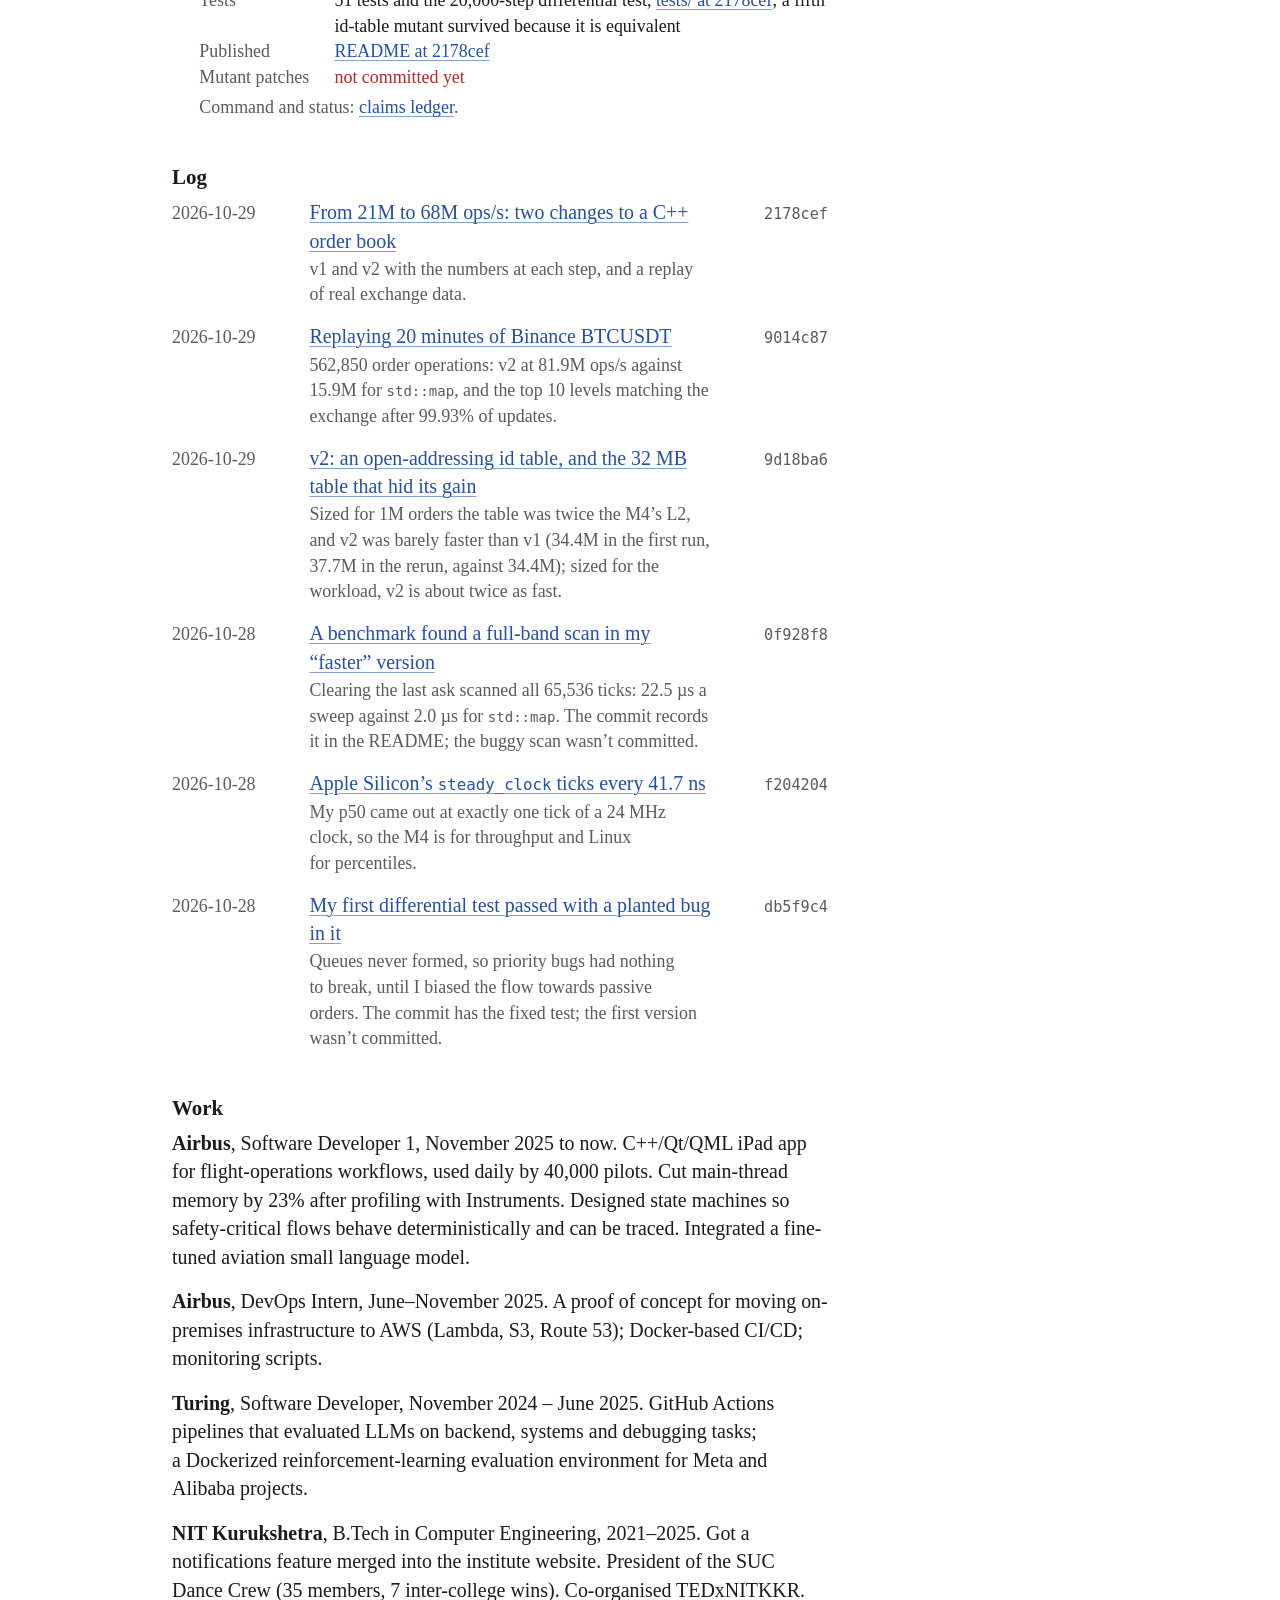
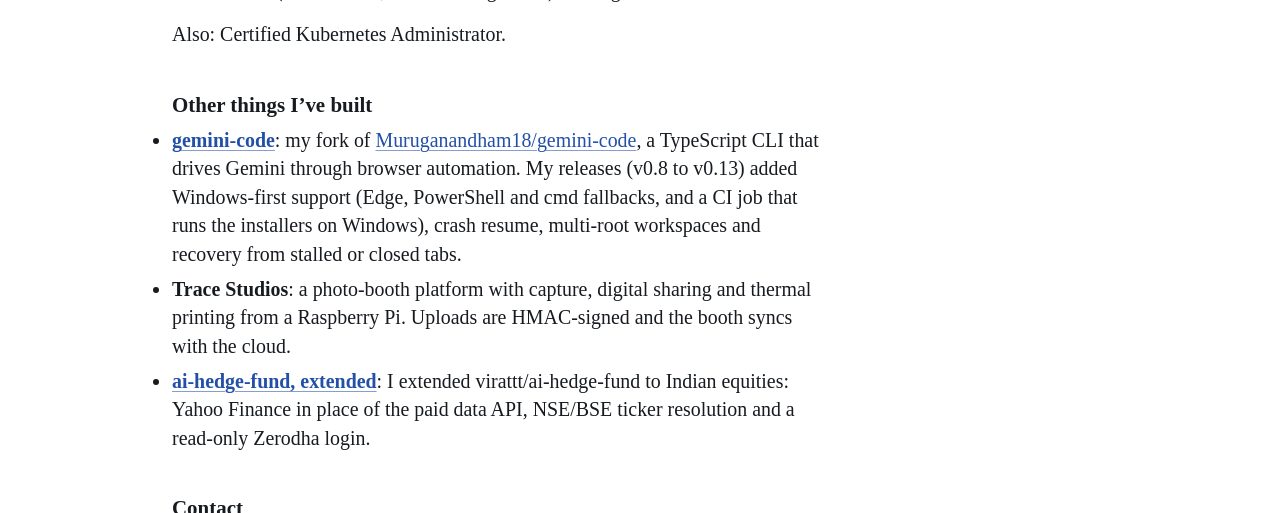
==== commit cea3a84e: "Refine pass 2: corrected claims, phone Log, aligned column, steadier stepper From a six-lens critiqu" ====
--- a/index.html
+++ b/index.html
@@ -15,9 +15,10 @@
 <meta property="og:image" content="https://aayxshkumar.github.io/og.png">
 <meta property="og:image:width" content="1200">
 <meta property="og:image:height" content="630">
-<meta property="og:image:alt" content="Aayush Kumar, software developer at Airbus. lob-engine: 21.2M to 67.5M ops/s, 5.2 times faster than std::map on real Binance data, 16 of 16 planted bugs caught.">
+<meta property="og:image:alt" content="From 21M to 68M ops/s: two changes to a C++ order book. Bars for std::map 21.2M, arrays + bitset 34.3M and id table 67.5M ops/s on an Apple M4; 5.2 times faster than v0 on 20 minutes of Binance BTCUSDT.">
 <meta name="twitter:card" content="summary_large_image">
 <link rel="icon" href="favicon.svg" type="image/svg+xml">
+<script>document.documentElement.classList.add("js")</script>
 <link rel="stylesheet" href="style.css">
 <script type="speculationrules">
 {"prefetch":[{"where":{"and":[{"href_matches":"/*"},{"not":{"href_matches":["/*.pdf","/*.png","/*.svg","/*.xml"]}}]},"eagerness":"moderate"}]}
@@ -33,7 +34,7 @@
 
 <p>I’m a software developer at Airbus, where I write C++ and Qt/QML for an iPad app that 40,000 pilots use every day for flight-operations work. Profiling it with Instruments, I cut main-thread memory by 23%.</p>
 
-<p>Outside work I’m building <a href="https://github.com/aayxshkumar/lob-engine">lob-engine</a>, a limit order book in C++20. Two measured changes took it from 21.2M to 67.5M operations a second; it replays 20 minutes of real Binance BTCUSDT data 5.2× faster than its <code>std::map</code> baseline; and its differential test has caught all 16 bugs I planted. <a href="order-book-3x.html">The write-up</a> has the numbers at each step.</p>
+<p>Outside work I’m building <a href="https://github.com/aayxshkumar/lob-engine">lob-engine</a>, a limit order book in C++20. Two measured changes took it from 21.2M to 67.5M operations a second; it replays 20 minutes of real Binance BTCUSDT data 5.2× faster than its <code>std::map</code> baseline; and its tests have caught all 16 bugs I planted. <a href="order-book-3x.html">The write-up</a> has the numbers at each step.</p>
 
 <p>I’m looking for quant developer, low-latency C++, infrastructure and backend roles.</p>
 
@@ -46,55 +47,54 @@
 
 <h2 id="lob-engine"><a href="#lob-engine">lob-engine</a></h2>
 
-<p>A limit order book with price-time priority. Orders come from a pre-allocated pool, and each price level keeps its orders in an intrusive list, so adding an order never allocates and cancelling one is O(1). v1 replaced the <code>std::map</code> price levels with two flat arrays indexed by price tick, plus a bitset of which levels are non-empty. v2 replaced <code>std::unordered_map</code> for the id lookup with a flat open-addressing table.</p>
+<p>A limit order book with price-time priority. Orders come from a pre-allocated pool, and each price level keeps its orders in an intrusive list, so adding an order never allocates and cancelling one is O(1). v1 replaced the <code>std::map</code> price levels with two flat arrays indexed by price tick, plus a bitset of which levels are non-empty. v2 replaced <code>std::unordered_map</code> for the id lookup with a flat open-addressing table. Every commit to it is co-authored with Claude Code (<a href="colophon.html#ai">how I use it</a>).</p>
 
 <div class="withcap" id="results">
 <table>
 <thead><tr><th>Benchmark</th><th>v0<br><code>std::map</code></th><th>v1<br>arrays + bitset</th><th>v2<br>+ id table</th></tr></thead>
 <tbody>
-<tr><th scope="row">Mixed workload, M ops/s</th><td>21.2</td><td>34.3</td><td><strong>67.5</strong></td></tr>
+<tr><th scope="row">Mixed workload, M ops/s</th><td>21.2</td><td>34.3</td><td><strong>67.5</strong></td></tr>
 <tr><th scope="row">Same, random-looking ids</th><td>20.0</td><td>30.4</td><td>60.1</td></tr>
-<tr><th scope="row">Passive adds, 100k, M ops/s</th><td>35.6</td><td>39.5</td><td>158</td></tr>
-<tr><th scope="row">Add + cancel, warm book, ns</th><td>32.6</td><td>28.5</td><td><strong>8.6</strong></td></tr>
-<tr><th scope="row">Real-data replay, M ops/s</th><td>15.9</td><td class="mut">not run</td><td><strong>81.9</strong></td></tr>
+<tr><th scope="row">Passive adds, 100k, M ops/s</th><td>35.6</td><td>39.5</td><td>158</td></tr>
+<tr><th scope="row">Add &#8288;+ &#8288;cancel, warm book, ns</th><td>32.6</td><td>28.5</td><td><strong>8.6</strong></td></tr>
+<tr><th scope="row">Real-data replay, M ops/s</th><td>15.9</td><td class="mut">not run</td><td><strong>81.9</strong></td></tr>
 </tbody>
 </table>
-<p class="cap"><b>v2 runs the mixed workload 3.2× as fast as v0, and the replay 5.2×.</b> Apple M4, Apple clang 17, <code>-O3</code>. Synthetic rows: median of 3, books sized for 262,144 orders, except v1 (sized for 1M at <a href="https://github.com/aayxshkumar/lob-engine/tree/ffe9956">ffe9956</a>). Replay: median of 5. README at <a href="https://github.com/aayxshkumar/lob-engine/blob/2178cef/README.md">2178cef</a>. Receipts: <a href="#n-mixed">notes 1–3</a>.</p>
+<p class="cap"><b>v2 runs the mixed workload 3.2× as fast as v0, and the replay 5.2×.</b> Apple M4, Apple clang 17, <code>-O3</code>. Synthetic rows: median of 3, books sized for 262,144 orders, except v1 (sized for 1M at <a href="https://github.com/aayxshkumar/lob-engine/tree/ffe9956">ffe9956</a>). Replay: median of 5. README at <a href="https://github.com/aayxshkumar/lob-engine/blob/41bf158/README.md">41bf158</a>. Receipts: <a href="#n-mixed">notes 1–3</a>.</p>
 </div>
 
-<p>Both steps had a catch. The first array version was slower on sparse books, because of a bug that walked the whole 65,536-tick band. And the benchmark numbered orders 1, 2, 3, which flattered <code>std::unordered_map</code>; with random-looking ids it lost a quarter of its speed. <a href="order-book-3x.html">The write-up</a> has both stories.</p>
+<p>Both steps had a catch. The first array version was slower on sparse books, because of a bug that walked the whole 65,536-tick band. And the benchmark numbered orders 1, 2, 3, which flattered <code>std::unordered_map</code>; with random-looking ids v1 lost 11% to 25%, depending on the run (neither v1 run with scrambled ids was committed). <a href="order-book-3x.html">The write-up</a> has both stories.</p>
 
-<p>On 20 minutes of real Binance BTCUSDT data, recorded and replayed as 562,850 order operations, v2 is <button type="button" class="num" popovertarget="m-replay" style="anchor-name: --m-replay">5.2×<span class="vh">, how this was measured</span></button><span id="m-replay" popover class="method" style="position-anchor: --m-replay">81.9M against 15.9M ops/s, each the median of 5 runs of <code>lob_replay</code> over one recording, at commit 9014c87. The recording isn’t published. <a href="#n-replay">Full receipt</a>.<button type="button" class="close" popovertarget="m-replay" popovertargetaction="hide">Close</button></span> faster than v0, and its top 10 price levels match the exchange’s after <button type="button" class="num" popovertarget="m-match" style="anchor-name: --m-match">99.93%<span class="vh">, how this was measured</span></button><span id="m-match" popover class="method" style="position-anchor: --m-match">The replay compares the top 10 levels on each side with the exchange’s after each of 11,992 depth updates. Without trades it matches after every one. <a href="#n-match">Full receipt</a>.<button type="button" class="close" popovertarget="m-match" popovertargetaction="hide">Close</button></span> of updates. The recorder uses only Python’s standard library, and a strict version of the replay runs in CI.</p>
+<p>On 20 minutes of real Binance BTCUSDT data, recorded and replayed as 562,850 order operations, v2 is <button type="button" class="num" popovertarget="m-replay" style="anchor-name: --m-replay">5.2×<span class="vh">, how this was measured</span></button><span id="m-replay" popover class="method" style="position-anchor: --m-replay">81.9M against 15.9M ops/s, each the median of 5 runs of <code>lob_replay</code> over one recording, at commit 9014c87. The recording isn’t published, and level updates outside a $79,575–$80,231 price band (44,015 of 544,092) are skipped. <a href="#n-replay">Full receipt</a>.<button type="button" class="close" popovertarget="m-replay" popovertargetaction="hide">Close</button></span> faster than v0, and its top 10 price levels match the exchange’s after <button type="button" class="num" popovertarget="m-match" style="anchor-name: --m-match">99.93%<span class="vh">, how this was measured</span></button><span id="m-match" popover class="method" style="position-anchor: --m-match">The replay compares the top 10 levels on each side with the exchange’s after each of 11,992 depth updates. Without trades it matches after every one. <a href="#n-match">Full receipt</a>.<button type="button" class="close" popovertarget="m-match" popovertargetaction="hide">Close</button></span> of updates; v0 and v2 also end with the same 63,498 fills and 3,985 resting orders. The recorder uses only Python’s standard library, and CI runs the same check, strict, on a synthetic recording.</p>
 
 <figure class="wide withcap" id="latency">
 <picture><source media="(max-width: 600px)" srcset="latency-cdf-add_limit-narrow.svg" width="360" height="300"><img src="latency-cdf-add_limit.svg" alt="Step chart of add_limit latency in clock ticks on an Apple M4. v2 reads 0 ticks for 55.5 percent of adds and v0 for 16.4 percent; at 1 tick v0 reaches 91.6 percent and v2 95.9 percent; both pass 99 percent by 2 ticks." width="720" height="360"></picture>
-<figcaption><b>v2 finishes 55.5% of adds within the first clock tick; v0, 16.4%.</b> One tick of the M4’s 24 MHz <code>steady_clock</code> is 41.7 ns. Data: <a href="https://github.com/aayxshkumar/lob-engine/blob/9d18ba6/docs/m4-quantiles.csv">m4-quantiles.csv</a> at 9d18ba6, binned by <code>round(ns / 41.67)</code>. Receipt: <a href="#n-ticks">note 5</a>.</figcaption>
+<figcaption><b>v2’s adds read 0 ticks 55.5% of the time; v0’s, 16.4%.</b> A 0 means no tick of the M4’s 24 MHz <code>steady_clock</code> (41.7 ns) fell inside the call, so shorter calls read 0 more often. Data: <a href="https://github.com/aayxshkumar/lob-engine/blob/9d18ba6/docs/m4-quantiles.csv">m4-quantiles.csv</a> at 9d18ba6, binned by <code>round(ns / 41.67)</code>. Receipt: <a href="#n-ticks">note 5</a>.</figcaption>
 </figure>
 
 <h3 id="testing">Testing</h3>
 
-<p>Every operation is checked against a deliberately naive reference book over 20,000 random steps, and the old and new books run the same 22 tests. My first version of that test passed with a bug planted in it: the random flow crossed the spread so often that queues never formed, so priority bugs had nowhere to show up. Once I biased the flow towards passive orders and added same-price size increases, it caught every bug I planted by hand, <button type="button" class="num" popovertarget="m-bugs" style="anchor-name: --m-bugs">16 of 16<span class="vh">, how this was measured</span></button><span id="m-bugs" popover class="method" style="position-anchor: --m-bugs">Planted by hand in the C++: 5 in the matching rules, 4 in the array book, 3 in the bitset, 4 in the id table. The 51 tests and the 20,000-step differential test caught each one. <a href="#n-bugs">Full receipt</a>.<button type="button" class="close" popovertarget="m-bugs" popovertargetaction="hide">Close</button></span> so far.</p>
+<p>Every operation is checked against a deliberately naive reference book, trades and depth at every price, over 20,000 random steps for each of 10 seeds, and the old and new books run the same 22 tests. My first version of that test passed with a bug planted in it: the random flow crossed the spread so often that queues never formed, so priority bugs had nowhere to show up. Once I biased the flow towards passive orders and added same-price size increases, the tests caught every bug I planted by hand, <button type="button" class="num" popovertarget="m-bugs" style="anchor-name: --m-bugs">16 of 16<span class="vh">, how this was measured</span></button><span id="m-bugs" popover class="method" style="position-anchor: --m-bugs">Planted by hand in the C++: 5 in the matching rules, 4 in the array book, 3 in the bitset, 4 in the id table. The 51 tests and the 20,000-step differential test caught each one. <a href="#n-bugs">Full receipt</a>.<button type="button" class="close" popovertarget="m-bugs" popovertargetaction="hide">Close</button></span> &#8288;so &#8288;far.</p>
 
-<p>You can try five of them below. It’s a JavaScript port of the matching rules replaying a short hand-written scenario; the C++ and the 20,000-step test are <a href="https://github.com/aayxshkumar/lob-engine/tree/main/tests">on GitHub</a>.</p>
+<p>Five of them are in the table below; with JavaScript on, you can step through each one. It’s a JavaScript port of the matching rules replaying a short hand-written scenario; the C++ and the 20,000-step test are <a href="https://github.com/aayxshkumar/lob-engine/tree/main/tests">on GitHub</a>.</p>
 
 <div class="withcap" id="bugs">
 <table class="bugs">
 <thead><tr><th>Planted bug</th><th>Caught<br>at step</th><th class="t">What differed</th></tr></thead>
 <tbody>
-<tr><th scope="row">Limit order crosses one tick early</th><td>6 of 11</td><td class="t">lob-engine traded 1 @ 101.00; the reference didn’t trade</td></tr>
+<tr><th scope="row">Limit order crosses one tick early</th><td>6 of 11</td><td class="t">lob-engine traded 1 &#8288;@ &#8288;101.00; the reference didn’t trade</td></tr>
 <tr><th scope="row">Cancel leaves a stale level total</th><td>7 of 11</td><td class="t">bid 99.00 total: 10 against 6</td></tr>
 <tr><th scope="row">Growing an order keeps its queue place</th><td>8 of 11</td><td class="t">queue at 101.00: #1 #2 against #2 #1</td></tr>
 <tr><th scope="row">Trades print at the taker’s price</th><td>9 of 11</td><td class="t">fills at 101.50 against 101.00</td></tr>
-<tr><th scope="row">Market orders obey a zero limit</th><td>10 of 11</td><td class="t">no fill against 2 @ 101.00</td></tr>
+<tr><th scope="row">Market orders obey a zero limit</th><td>10 of 11</td><td class="t">no fill against 2 &#8288;@ &#8288;101.00</td></tr>
 </tbody>
 </table>
 <p class="cap"><b>Each bug shows up at the first step that exercises it.</b> The 11-step scenario and its JavaScript port are in <code>stepper.js</code>.</p>
 </div>
 
-<section id="stepper" class="stepper wide" aria-label="Differential test, step by step" hidden>
+<section id="stepper" class="stepper wide" aria-label="Differential test, step by step">
+  <p class="pick"><label for="bug">Planted bug</label> <select id="bug"></select></p>
   <p class="controls">
-    <label for="bug">Planted bug</label>
-    <select id="bug"></select>
     <button type="button" id="reset">Reset</button>
     <button type="button" id="prev">Prev</button>
     <button type="button" id="next">Next</button>
@@ -121,11 +121,11 @@
 
 <p>Each number also has a row in the <a href="claims.html">claims ledger</a>, with the command that measures it.</p>
 <ol class="endnotes">
-<li id="n-mixed"><b>21.2M, 34.3M and 67.5M ops/s, mixed workload.</b> 1M operations from a seeded generator: 55% limit orders within 50 ticks of the mid (a tenth of them crossing), 40% cancels, 5% market orders, at most about 109,000 resting.<dl class="rcpt"><dt>Benchmark</dt><dd><code>v0_map/mixed</code> and <code>v2/mixed</code>, 1M operations, book sized for 262,144; v1: <code>v1_array/mixed</code> at <a href="https://github.com/aayxshkumar/lob-engine/tree/ffe9956">ffe9956</a>, book sized for all 1M operations</dd><dt>Machine</dt><dd>Apple M4, macOS 26</dd><dt>Compiler</dt><dd>Apple clang 17, <code>-O3</code></dd><dt>Statistic</dt><dd>median of 3 repetitions</dd><dt>Published</dt><dd><a href="https://github.com/aayxshkumar/lob-engine/blob/2178cef/README.md">README at 2178cef</a></dd><dt>Raw output</dt><dd>not kept for these runs; a rerun of the same code gives 21.6M → 70.2M, <a href="https://github.com/aayxshkumar/lob-engine/blob/129ef11/bench/results/2026-10-29-m4-9d27e87/bench.json">bench.json at 129ef11</a></dd></dl><p class="more">Command and status: <a href="claims.html#c-mixed">claims ledger</a>.</p></li>
+<li id="n-mixed"><b>21.2M, 34.3M and 67.5M ops/s, mixed workload.</b> 1M operations from a seeded generator: 55% limit orders within 50 ticks of the mid (a tenth of them crossing), 40% cancels, 5% market orders, at most about 109,000 resting.<dl class="rcpt"><dt>Benchmark</dt><dd><code>v0_map/mixed</code> and <code>v2/mixed</code>, 1M operations, book sized for 262,144; v1: <code>v1_array/mixed</code> at <a href="https://github.com/aayxshkumar/lob-engine/tree/ffe9956">ffe9956</a>, book sized for all 1M operations</dd><dt>Machine</dt><dd>Apple M4, macOS 26</dd><dt>Compiler</dt><dd>Apple clang 17, <code>-O3</code></dd><dt>Statistic</dt><dd>median of 3 repetitions</dd><dt>Published</dt><dd><a href="https://github.com/aayxshkumar/lob-engine/blob/41bf158/README.md">README at 41bf158</a></dd><dt>Raw output</dt><dd>not kept for these runs; a rerun of the same code gives 21.6M → 70.2M, <a href="https://github.com/aayxshkumar/lob-engine/blob/129ef11/bench/results/2026-10-29-m4-9d27e87/bench.json">bench.json at 129ef11</a></dd></dl><p class="more">Command and status: <a href="claims.html#c-mixed">claims ledger</a>.</p></li>
 <li id="n-addcancel"><b>8.6 ns add + cancel.</b><dl class="rcpt"><dt>Benchmark</dt><dd><code>v0_map/add_cancel</code> and <code>v2/add_cancel</code>: add one order beside 200 resting ones, then cancel it; v1 28.5 ns at ffe9956</dd><dt>Machine</dt><dd>Apple M4, macOS 26</dd><dt>Compiler</dt><dd>Apple clang 17, <code>-O3</code></dd><dt>Statistic</dt><dd>median of 3 repetitions</dd><dt>Published</dt><dd><a href="https://github.com/aayxshkumar/lob-engine/blob/2178cef/README.md">README at 2178cef</a></dd><dt>Raw output</dt><dd>not kept for these runs; a rerun gives 32.4 and 8.59 ns, <a href="https://github.com/aayxshkumar/lob-engine/blob/129ef11/bench/results/2026-10-29-m4-9d27e87/bench.json">bench.json at 129ef11</a></dd></dl><p class="more">Command and status: <a href="claims.html#c-addcancel">claims ledger</a>.</p></li>
-<li id="n-replay"><b>5.2× on real data: 81.9M against 15.9M ops/s.</b><dl class="rcpt"><dt>Benchmark</dt><dd><code>lob_replay</code> over one recording of Binance’s public BTCUSDT streams, 29 October 2026, 02:30–02:50 UTC: 11,992 depth updates and 71,328 trades, translated into 562,850 order operations, at most 4,203 resting</dd><dt>Machine</dt><dd>Apple M4, macOS 26</dd><dt>Compiler</dt><dd>Apple clang 17, <code>-O3</code></dd><dt>Statistic</dt><dd>median of 5 runs</dd><dt>Published</dt><dd><a href="https://github.com/aayxshkumar/lob-engine/blob/2178cef/README.md">README at 2178cef</a>, code at <a href="https://github.com/aayxshkumar/lob-engine/tree/9014c87">9014c87</a></dd><dt>Raw output</dt><dd>a rerun gives 14.5M → 80.1M (5.5×), <a href="https://github.com/aayxshkumar/lob-engine/blob/129ef11/bench/results/2026-10-29-m4-9d27e87/replay.txt">replay.txt at 129ef11</a>; the recording isn’t published</dd></dl><p class="more">Command and status: <a href="claims.html#c-replay">claims ledger</a>.</p></li>
+<li id="n-replay"><b>5.2× on real data: 81.9M against 15.9M ops/s.</b><dl class="rcpt"><dt>Benchmark</dt><dd><code>lob_replay</code> over one recording of Binance’s public BTCUSDT streams, 29 October 2026, 02:30–02:50 UTC: 11,992 depth updates and 71,328 trades, translated into 562,850 order operations, at most 4,203 resting; level updates outside a $79,575–$80,231 price band (44,015 of 544,092) skipped; v0 and v2 end with the same 63,498 fills and 3,985 resting orders</dd><dt>Machine</dt><dd>Apple M4, macOS 26</dd><dt>Compiler</dt><dd>Apple clang 17, <code>-O3</code></dd><dt>Statistic</dt><dd>median of 5 runs</dd><dt>Published</dt><dd><a href="https://github.com/aayxshkumar/lob-engine/blob/2178cef/README.md">README at 2178cef</a>, code at <a href="https://github.com/aayxshkumar/lob-engine/tree/9014c87">9014c87</a></dd><dt>Raw output</dt><dd>a rerun gives 14.5M → 80.1M (5.5×), <a href="https://github.com/aayxshkumar/lob-engine/blob/129ef11/bench/results/2026-10-29-m4-9d27e87/replay.txt">replay.txt at 129ef11</a>; the recording isn’t published</dd></dl><p class="more">Command and status: <a href="claims.html#c-replay">claims ledger</a>.</p></li>
 <li id="n-match"><b>99.93% top-10 match.</b><dl class="rcpt"><dt>Check</dt><dd>after each depth update, the top 10 levels on each side against the exchange’s; the rest come from trades that arrive after an update that already includes them, and without trades it matches after every update</dd><dt>Published</dt><dd><a href="https://github.com/aayxshkumar/lob-engine/blob/2178cef/README.md">README at 2178cef</a>; CI runs the same check, strict, on a synthetic recording</dd><dt>Raw output</dt><dd>the same 99.93% in <a href="https://github.com/aayxshkumar/lob-engine/blob/129ef11/bench/results/2026-10-29-m4-9d27e87/replay.txt">replay.txt at 129ef11</a></dd></dl><p class="more">Command and status: <a href="claims.html#c-match">claims ledger</a>.</p></li>
-<li id="n-ticks"><b>55.5% and 16.4% of adds within a tick.</b><dl class="rcpt"><dt>Data</dt><dd><a href="https://github.com/aayxshkumar/lob-engine/blob/9d18ba6/docs/m4-quantiles.csv">docs/m4-quantiles.csv</a> at 9d18ba6, 1M <code>add_limit</code> calls per book, from <code>lob_latency</code></dd><dt>Machine</dt><dd>Apple M4, macOS 26</dd><dt>Compiler</dt><dd>Apple clang 17, <code>-O3</code></dd><dt>Clock</dt><dd>24 MHz <code>steady_clock</code> (<code>sysctl hw.tbfrequency</code> prints 24000000), so one tick is 41.7 ns and these are tick counts, not nanoseconds</dd><dt>Tail</dt><dd>p99 is 2 ticks for both; p99.9 is 14 ticks for v0 and 3 for v2</dd><dt>Raw output</dt><dd>public at 9d18ba6</dd></dl><p class="more">Command and status: <a href="claims.html#c-ticks">claims ledger</a>.</p></li>
+<li id="n-ticks"><b>55.5% and 16.4% of adds read 0 ticks.</b><dl class="rcpt"><dt>Data</dt><dd><a href="https://github.com/aayxshkumar/lob-engine/blob/9d18ba6/docs/m4-quantiles.csv">docs/m4-quantiles.csv</a> at 9d18ba6, 550,713 <code>add_limit</code> calls per book (the adds among 1M mixed operations), from <code>lob_latency</code></dd><dt>Machine</dt><dd>Apple M4, macOS 26</dd><dt>Compiler</dt><dd>Apple clang 17, <code>-O3</code></dd><dt>Clock</dt><dd>24 MHz <code>steady_clock</code> (<code>sysctl hw.tbfrequency</code> prints 24000000), so one tick is 41.7 ns and these are tick counts, not nanoseconds</dd><dt>Tail</dt><dd>p99 is 2 ticks for both; p99.9 is 14 ticks for v0 and 3 for v2</dd><dt>Raw output</dt><dd>public at 9d18ba6</dd></dl><p class="more">Command and status: <a href="claims.html#c-ticks">claims ledger</a>.</p></li>
 <li id="n-bugs"><b>16 of 16 planted bugs caught.</b><dl class="rcpt"><dt>Where</dt><dd>5 in the matching rules, 4 in the array book, 3 in the bitset, 4 in the id table, planted by hand in the C++</dd><dt>Tests</dt><dd>51 tests and the 20,000-step differential test, <a href="https://github.com/aayxshkumar/lob-engine/tree/2178cef/tests">tests/ at 2178cef</a>; a fifth id-table mutant survived because it is equivalent</dd><dt>Published</dt><dd><a href="https://github.com/aayxshkumar/lob-engine/blob/2178cef/README.md">README at 2178cef</a></dd><dt>Mutant patches</dt><dd><span class="missing">not committed yet</span></dd></dl><p class="more">Command and status: <a href="claims.html#c-bugs">claims ledger</a>.</p></li>
 </ol>
 
@@ -134,10 +134,10 @@
 <ol class="log">
 <li id="order-book-3x"><a class="d" href="#order-book-3x"><time datetime="2026-10-29">2026-10-29</time></a><a href="order-book-3x.html">From 21M to 68M ops/s: two changes to a C++ order book</a><a class="sha" href="https://github.com/aayxshkumar/lob-engine/commit/2178cef"><span class="vh">Commit </span>2178cef</a><p>v1 and v2 with the numbers at each step, and a replay of real exchange data.</p></li>
 <li id="real-data"><a class="d" href="#real-data"><time datetime="2026-10-29">2026-10-29</time></a><a href="order-book-3x.html#real-data">Replaying 20 minutes of Binance BTCUSDT</a><a class="sha" href="https://github.com/aayxshkumar/lob-engine/commit/9014c87"><span class="vh">Commit </span>9014c87</a><p>562,850 order operations: v2 at 81.9M ops/s against 15.9M for <code>std::map</code>, and the top 10 levels matching the exchange after 99.93% of updates.</p></li>
-<li id="id-table"><a class="d" href="#id-table"><time datetime="2026-10-29">2026-10-29</time></a><a href="order-book-3x.html#v2">v2: an open-addressing id table, and the 32 MB table that hid its gain</a><a class="sha" href="https://github.com/aayxshkumar/lob-engine/commit/9d18ba6"><span class="vh">Commit </span>9d18ba6</a><p>Sized for 1M orders the table didn’t fit in cache and v1 and v2 tied at 34.4M ops/s; sized for the workload, v2 is about twice as fast.</p></li>
-<li id="full-band-scan"><a class="d" href="#full-band-scan"><time datetime="2026-10-28">2026-10-28</time></a><a href="order-book-3x.html#v1">A benchmark found a full-band scan in my “faster” version</a><a class="sha" href="https://github.com/aayxshkumar/lob-engine/commit/0f928f8"><span class="vh">Commit </span>0f928f8</a><p>Clearing the last ask scanned all 65,536 ticks: 22.5 µs a sweep against 2.0 µs for <code>std::map</code>.</p></li>
+<li id="id-table"><a class="d" href="#id-table"><time datetime="2026-10-29">2026-10-29</time></a><a href="order-book-3x.html#v2">v2: an open-addressing id table, and the 32 MB table that hid its gain</a><a class="sha" href="https://github.com/aayxshkumar/lob-engine/commit/9d18ba6"><span class="vh">Commit </span>9d18ba6</a><p>Sized for 1M orders the table was twice the M4’s L2, and v2 was barely faster than v1 (34.4M in the first run, 37.7M in the rerun, against 34.4M); sized for the workload, v2 is about twice as fast.</p></li>
+<li id="full-band-scan"><a class="d" href="#full-band-scan"><time datetime="2026-10-28">2026-10-28</time></a><a href="order-book-3x.html#v1">A benchmark found a full-band scan in my “faster” version</a><a class="sha" href="https://github.com/aayxshkumar/lob-engine/commit/0f928f8"><span class="vh">Commit </span>0f928f8</a><p>Clearing the last ask scanned all 65,536 ticks: 22.5 µs a sweep against 2.0 µs for <code>std::map</code>. The commit records it in the README; the buggy scan wasn’t committed.</p></li>
 <li id="steady-clock"><a class="d" href="#steady-clock"><time datetime="2026-10-28">2026-10-28</time></a><a href="order-book-3x.html#limits">Apple Silicon’s <code>steady_clock</code> ticks every 41.7 ns</a><a class="sha" href="https://github.com/aayxshkumar/lob-engine/commit/f204204"><span class="vh">Commit </span>f204204</a><p>My p50 came out at exactly one tick of a 24 MHz clock, so the M4 is for throughput and Linux for percentiles.</p></li>
-<li id="first-differential-test"><a class="d" href="#first-differential-test"><time datetime="2026-10-28">2026-10-28</time></a><a href="order-book-3x.html#v0">My first differential test passed with a planted bug in it</a><a class="sha" href="https://github.com/aayxshkumar/lob-engine/commit/db5f9c4"><span class="vh">Commit </span>db5f9c4</a><p>Queues never formed, so priority bugs had nothing to break, until I biased the flow towards passive orders.</p></li>
+<li id="first-differential-test"><a class="d" href="#first-differential-test"><time datetime="2026-10-28">2026-10-28</time></a><a href="order-book-3x.html#v0">My first differential test passed with a planted bug in it</a><a class="sha" href="https://github.com/aayxshkumar/lob-engine/commit/db5f9c4"><span class="vh">Commit </span>db5f9c4</a><p>Queues never formed, so priority bugs had nothing to break, until I biased the flow towards passive orders. The commit has the fixed test; the first version wasn’t committed.</p></li>
 </ol>
 
 <h2 id="work"><a href="#work">Work</a></h2>
@@ -156,8 +156,8 @@
 
 <ul>
 <li><a href="https://github.com/aayxshkumar/gemini-code"><strong>gemini-code</strong></a>: my fork of <a href="https://github.com/Muruganandham18/gemini-code">Muruganandham18/gemini-code</a>, a TypeScript CLI that drives Gemini through browser automation. My releases (v0.8 to v0.13) added Windows-first support (Edge, PowerShell and cmd fallbacks, and a CI job that runs the installers on Windows), crash resume, multi-root workspaces and recovery from stalled or closed tabs.</li>
-<li><a href="https://tracestudio.co/"><strong>Trace Studios</strong></a>: a photo-booth platform with capture, digital sharing and thermal printing from a Raspberry Pi. Uploads are HMAC-signed and the booth syncs with the cloud.</li>
-<li><a href="https://github.com/aayxshkumar/ai-hedge-fund"><strong>ai-hedge-fund, extended</strong></a>: I extended virattt/ai-hedge-fund to Indian equities, with NSE/BSE data, a read-only Zerodha login and regime-aware signal fusion.</li>
+<li><strong>Trace Studios</strong>: a photo-booth platform with capture, digital sharing and thermal printing from a Raspberry Pi. Uploads are HMAC-signed and the booth syncs with the cloud.</li>
+<li><a href="https://github.com/aayxshkumar/ai-hedge-fund/tree/improve-decision-making"><strong>ai-hedge-fund, extended</strong></a>: I extended virattt/ai-hedge-fund to Indian equities: Yahoo Finance in place of the paid data API, NSE/BSE ticker resolution and a read-only Zerodha login.</li>
 </ul>
 
 <h2 id="contact"><a href="#contact">Contact</a></h2>
--- a/style.css
+++ b/style.css
@@ -16,7 +16,7 @@
 
   --serif: Charter, "Bitstream Charter", "Sitka Text", Cambria, serif;
   --mono: ui-monospace, "SF Mono", Menlo, "Cascadia Mono", Consolas, "DejaVu Sans Mono", monospace;
-  --measure: 62ch;
+  --measure: 41rem;          /* 62ch of Charter at 19 px, as rem so it resolves once, not per element */
   --margin: 15rem;
   --gap: 2.5rem;
   --gutter: 16px;
@@ -78,9 +78,14 @@
 li { margin-bottom: .4rem; }
 .meta { font-size: .85em; color: var(--mut); margin-top: -.5rem; }
 .mut { color: var(--mut); }
+.print-only { display: none; }
 .vh { position: absolute; width: 1px; height: 1px; overflow: hidden; clip-path: inset(50%); white-space: nowrap; }
 
 code, kbd, pre { font-family: var(--mono); }
+sup, sub { line-height: 0; }
+:not(pre) > code { line-height: 1; }
+tbody th, td.t { text-wrap: balance; }
+.nw { white-space: nowrap; }
 code { font-size: 1em; font-size-adjust: 0.481; }       /* inline code as tall as the text around it */
 @supports not (font-size-adjust: 0.481) { code { font-size: .84em; } }
 
@@ -136,7 +141,7 @@
 
 /* ---- Captions, figures, margin ----------------------------------------- */
 .cap, figcaption { font-size: .85em; line-height: 1.45; color: var(--mut); margin: .5rem 0 1.5rem; max-width: var(--measure); }
-.cap a, figcaption a { white-space: nowrap; }
+.cap a, figcaption a, .cap code, figcaption code { white-space: nowrap; }
 .cap b, figcaption b { color: var(--ink); font-weight: 400; }   /* the finding sentence */
 .withcap { margin: 1.5rem 0; }
 .withcap > table { margin: 0; }
@@ -146,7 +151,7 @@
 @supports (width: 1cqw) { .wide { width: min(110ch, calc(100cqw - var(--left) - var(--gutter))); } }  /* no overflow under a classic scrollbar */
 figure { margin: 1.75rem 0; }
 figure img { display: block; width: 100%; height: auto; }
-figure.wide img { max-width: 900px; }
+figure.wide img { max-width: 720px; }
 
 /* Sidenotes: an indented block here, the margin from 72em. */
 .note {
@@ -172,27 +177,30 @@
 .method:popover-open {            /* default and no-anchor fallback: a bottom sheet */
   display: block; box-sizing: border-box; position: fixed; inset: auto var(--gutter) var(--gutter) var(--gutter); margin: 0;
   max-height: 60vh; overflow: auto; height: auto; max-width: none;
-  padding: .6rem .8rem 3.5rem; font: .85rem/1.45 var(--serif); font-size-adjust: 0.481; font-weight: 400;
+  padding: .6rem .8rem 3.5rem; font: .85em/1.45 var(--serif); font-size-adjust: 0.481; font-weight: 400;
   text-align: left; white-space: normal; color: var(--ink); background: var(--paper);
   border: 1px solid var(--rule2); border-radius: 0; box-shadow: none;
 }
 @media (min-width: 47.5em) { @supports (position-area: block-end) {
-  .method:popover-open { position: absolute; inset: auto; margin: .35rem 0 0; max-width: min(24rem, calc(100vw - 32px));
+  .method:popover-open { position: absolute; inset: auto; margin: .35rem 0 0; max-width: min(24rem, calc(100vw - 32px)); min-width: min(20rem, calc(100vw - 32px));
     padding-bottom: .6rem; position-area: block-end span-inline-end; position-try-fallbacks: flip-inline; }
 } }
 .method .close {
   position: absolute; right: .5rem; bottom: .5rem; min-height: 44px; min-width: 44px;
   font: .9em/1.2 var(--serif); color: var(--ink); background: var(--paper); border: 1px solid var(--rule2); border-radius: 2px; cursor: pointer;
 }
-@media (min-width: 47.5em) and (pointer: fine) { @supports (position-area: block-end) {
+@media (min-width: 47.5em) { @supports (position-area: block-end) {
   .method .close { position: static; float: right; min-height: 24px; min-width: 0; margin: .25rem 0 0 .75rem; padding: .1rem .5rem; }
+} }
+@media (min-width: 47.5em) and (pointer: coarse) { @supports (position-area: block-end) {
+  .method .close { min-height: 44px; min-width: 44px; }
 } }
 .method a { white-space: nowrap; }
 .method::backdrop { background: transparent; }
 .endnotes { font-size: .9em; padding-left: 1.6em; }
 .endnotes li { margin-bottom: .6rem; }
 .endnotes b { font-weight: 700; }
-.endnotes .rcpt { display: grid; grid-template-columns: max-content 1fr; gap: 0 .75rem; margin: .2rem 0 .3rem; }
+.endnotes .rcpt { display: grid; grid-template-columns: 7.2em 1fr; gap: 0 .75rem; margin: .2rem 0 .3rem; }
 .endnotes .rcpt dt { color: var(--mut); }
 .endnotes .rcpt dd { margin: 0; }
 .endnotes .more { margin: 0; color: var(--mut); }
@@ -200,7 +208,7 @@
 @media (max-width: 30em) { .endnotes .rcpt { grid-template-columns: 1fr; } .endnotes .rcpt dd { margin-bottom: .2rem; } }
 
 /* ---- Copy buttons (post and ledger) ------------------------------------- */
-.cmd { position: relative; }
+.cmd { display: grid; grid-template-columns: 1fr auto; column-gap: .75rem; align-items: end; }
 .copy {
   font: .8em/1.2 var(--serif); font-size-adjust: 0.481; color: var(--ink); background: var(--paper);
   border: 1px solid var(--rule2); border-radius: 2px; padding: .15rem .5rem; min-height: 24px; min-width: 6ch; cursor: pointer;
@@ -208,9 +216,11 @@
 .copy .done { display: none; }
 .copy[data-copied] .done { display: inline; }
 .copy[data-copied] .idle { display: none; }
-.cmd .copy { position: absolute; top: .5rem; right: .5rem; }
-.cmd pre { padding-right: 5rem; }
-@media (max-width: 47.5em) { .copy { min-height: 44px; } }
+.cmd > .codecap { grid-column: 1; grid-row: 1; }
+.cmd > pre { grid-column: 1 / -1; grid-row: 2; }
+.cmd > .copy { grid-column: 2; grid-row: 1; margin: 0 0 .25rem; }
+@media (max-width: 47.5em), (pointer: coarse) { .copy { min-height: 44px; } }
+@media (pointer: coarse) { select, .stepper button { min-height: 44px; } }
 
 /* ---- Claims ledger ------------------------------------------------------ */
 .ledger { width: 100%; }
@@ -218,12 +228,13 @@
 .ledger thead th.t { padding-left: 1.4rem; }
 .ledger td.t { white-space: normal; }
 .ledger .val { min-width: 9rem; }
-.ledger .used { display: block; color: var(--mut); font-size: .88em; }
+.ledger .used { display: block; color: var(--mut); font-size: .88em; font-weight: 400; }
 .ledger .ev { display: block; margin-bottom: .15rem; }
 .ledger tbody > tr > * { border-top: 1px solid var(--rule); }
 .ledger tbody tr:first-child > * { border-top: 0; }
-.ledger code { overflow-wrap: anywhere; }
-.statuses dt { font-weight: 700; }
+.ledger code { overflow-wrap: break-word; }
+@media (min-width: 47.5em) and (max-width: 71.99em) { main > .ledger.wide { width: min(110ch, calc(100cqw - var(--left) - var(--gutter))); max-width: none; } }
+.statuses dt { font-weight: 400; font-style: italic; }
 .statuses dd { margin: 0 0 .9rem; }
 @media (max-width: 47.5em) {
   table.stack, table.stack tbody, table.stack tr, table.stack th, table.stack td { display: block; width: auto; }
@@ -234,14 +245,14 @@
   table.stack tbody tr:last-child { border-bottom: 1.5px solid var(--ink); }
   table.stack th[scope="row"] { font-weight: 700; margin-bottom: .25rem; }
   table.stack td { margin: .2rem 0 0; }
-  table.stack td::before { content: attr(data-label); display: block; color: var(--mut); font-size: .85em; }
+  table.stack td::before { content: attr(data-label); content: attr(data-label) / ""; display: block; color: var(--mut); font-size: .85em; }
   .ledger thead th.t { padding-left: 0; }
 }
 
 /* ---- Log --------------------------------------------------------------- */
 .log { list-style: none; padding: 0; margin: 0 0 1rem; }
-.log li { display: grid; grid-template-columns: 6.6em 1fr; column-gap: .75rem; margin: 0 0 .9rem; }
-.log .d { font-size: .9em; color: var(--mut); font-variant-numeric: tabular-nums; padding-top: .12em; text-decoration-line: none; }
+.log li { display: grid; grid-template-columns: 6.6em 1fr; column-gap: .75rem; margin: 0 0 .9rem; align-items: baseline; }
+.log .d { font-size: .9em; color: var(--mut); font-variant-numeric: tabular-nums; text-decoration-line: none; }
 .log .d:visited { color: var(--mut); }
 @media (hover: hover) { .log .d:hover { text-decoration-line: underline; } }
 .log p { grid-column: 2; margin: .1rem 0 0; font-size: .9em; color: var(--mut); }
@@ -250,10 +261,10 @@
 @media (hover: hover) { .log .sha:hover { text-decoration-line: underline; } }
 @media (min-width: 47.5em) {
   .log li { grid-template-columns: 6.6em 1fr 5.5em; }
-  .log .sha { grid-column: 3; grid-row: 1; justify-self: end; padding-top: .2em; }
-}
-
-.sections { font-size: .9em; }
+  .log .sha { grid-column: 3; grid-row: 1; justify-self: end; }
+}
+
+.sections { font-size: .9em; margin: 0 0 1rem; }
 .draft { color: var(--mut); border-left: 2px solid var(--rule); padding-left: .75rem; }
 .revisions { list-style: none; padding: 0; }
 .revisions li { margin-bottom: .6rem; }
@@ -278,8 +289,13 @@
 
 .stepper { scroll-margin-top: 1.5rem; margin: 1.5rem 0 1.75rem; padding: 1rem 0 .75rem; border-top: 1px solid var(--rule); border-bottom: 1px solid var(--rule); }
 .stepper > h3 { margin-top: 0; }
+html:not(.js) .stepper { display: none; }
+.stepper { min-height: 29rem; }                                     /* step-0 height, reserved before stepper.js runs */
+@media (min-width: 47.5em) and (max-width: 63.99em) { .stepper { min-height: 31.75rem; } }
 .controls { display: flex; flex-wrap: wrap; align-items: center; gap: .5rem; margin: 0; font-size: .9em; }
-.controls label { margin-right: .15rem; color: var(--mut); }
+.pick { display: flex; flex-wrap: wrap; align-items: center; gap: .25rem .5rem; margin: 0 0 .5rem; font-size: .9em; }
+.pick label { color: var(--mut); }
+.pick select { font-size: 1em; }
 .controls select, .controls button { font-size: 1em; }
 .cols { display: grid; grid-template-columns: minmax(14rem, 1fr) 2.6fr; gap: 1.75rem; margin-top: 1rem; }
 .bookwrap { min-width: 0; }
@@ -311,8 +327,17 @@
 .book tr.bad > :first-child { box-shadow: inset 3px 0 0 var(--ask); }
 .book .diff { text-decoration: underline 2px var(--ask); text-underline-offset: .22em; text-decoration-skip-ink: none; }
 .book tfoot tr.bad > * { color: var(--ink); }
-
-.verdict { margin: .85rem 0 0; font-size: .9em; min-height: 3.7em; min-height: calc(3lh + .7rem); padding: .3rem .5rem; }
+.book thead tr:first-child th:nth-child(1) { width: 3.6em; }
+.book thead tr:first-child th:nth-child(2) { width: 4.8em; }
+.book thead tr + tr th:not(.q) { width: 3.4em; }
+.book thead th.q { width: 30%; }
+.book thead tr + tr th:first-child { text-align: right; padding-left: 0; }
+.book .eq + *, .book thead tr + tr th:nth-child(3) { padding-left: .5rem; }
+.book tbody th { font-weight: 400; }
+.book tbody th + th { text-align: right; }
+.book tfoot th { font-weight: 400; }
+
+.verdict { margin: .85rem 0 0; font-size: .9em; min-height: 3.7em; min-height: calc(2lh + .7rem); padding: .3rem .5rem; }
 .verdict.bad { background: var(--bad); box-shadow: inset 3px 0 0 var(--ask); }
 
 /* ---- Footer ------------------------------------------------------------ */
@@ -337,10 +362,11 @@
   /* The caption sits in the margin, its top level with the object's top rule (Tufte). */
   main > .withcap {
     display: grid; grid-template-columns: var(--measure) var(--margin); column-gap: var(--gap);
-    align-items: start; max-width: none; width: auto;
+    align-items: start; max-width: none; width: auto; clear: right;
   }
   .withcap > :not(.cap):not(figcaption) { grid-column: 1; grid-row: 1; min-width: 0; }
   .withcap > .cap, .withcap > figcaption { grid-column: 2; grid-row: 1; margin: 0; font-size: .8em; line-height: 1.45; }
+  #bugs + .stepper { border-top: 0; padding-top: 0; }
   figure.withcap.wide { width: auto; }
   figure.withcap img { max-width: none; }
   .note {
@@ -353,6 +379,7 @@
 /* ---- Phones ------------------------------------------------------------ */
 @media (max-width: 47.5em) {
   body { font-size: 1.0625rem; }
+  :root { --measure: 36.6rem; }                                   /* 62ch at 17 px */
   main, footer { margin-left: var(--gutter); }                     /* 16 px on both sides */
   main { padding-top: 2rem; }
   h1 { font-size: 1.375rem; }
@@ -361,15 +388,18 @@
   td.t { padding-left: .75rem; }
   .log li { grid-template-columns: 1fr; }
   .log p { grid-column: 1; }
+  .log .sha { grid-column: 1; padding: .3rem 0; }
+  .log .d { white-space: nowrap; }
   .cols { grid-template-columns: 1fr; }
   .book { font-size: .78em; }
   .book thead th, .book tbody td, .book tbody th, .book tfoot td, .book tfoot th { padding-right: .4rem; }
   .book .eq { padding-inline: .3rem; }
   /* The stepper on a phone: controls stay on screen, the verdict under them, books before the ops */
-  .stepper { display: flex; flex-direction: column; }
+  .stepper { display: flex; flex-direction: column; min-height: 46.5rem; }
   .controls { position: sticky; top: 0; z-index: 1; background: var(--paper); padding: .5rem 0; }
-  .controls label { flex-basis: 100%; }
-  #bug { flex: 1 1 100%; min-width: 0; max-width: 100%; }
+  .pick label { flex-basis: 100%; }
+  .pick #bug { flex: 1 1 100%; min-width: 0; max-width: 100%; }
+  .controls { border-bottom: 1px solid var(--rule); }
   select, .stepper button { font-size: 16px; min-height: 44px; padding: .5rem .8rem; }   /* no iOS focus zoom */
   .verdict { order: 1; min-height: 5.2em; min-height: calc(4lh + .7rem); }
   .cols { order: 2; display: flex; flex-direction: column-reverse; }
@@ -397,6 +427,10 @@
   main, footer { max-width: none; margin: 0; }
   main { padding-top: 0; }
   main > * { max-width: none; }
+  main ul:not(.links):not(.log):not(.revisions) { padding-left: 1.2em; }
+  table.ledger { break-inside: auto; }
+  table.ledger tr { break-inside: avoid; }
+  .print-only { display: block; }
   .wide { width: auto; }
   .stepper, footer, .method, .noprint { display: none !important; }
   button.num { text-decoration: none; }
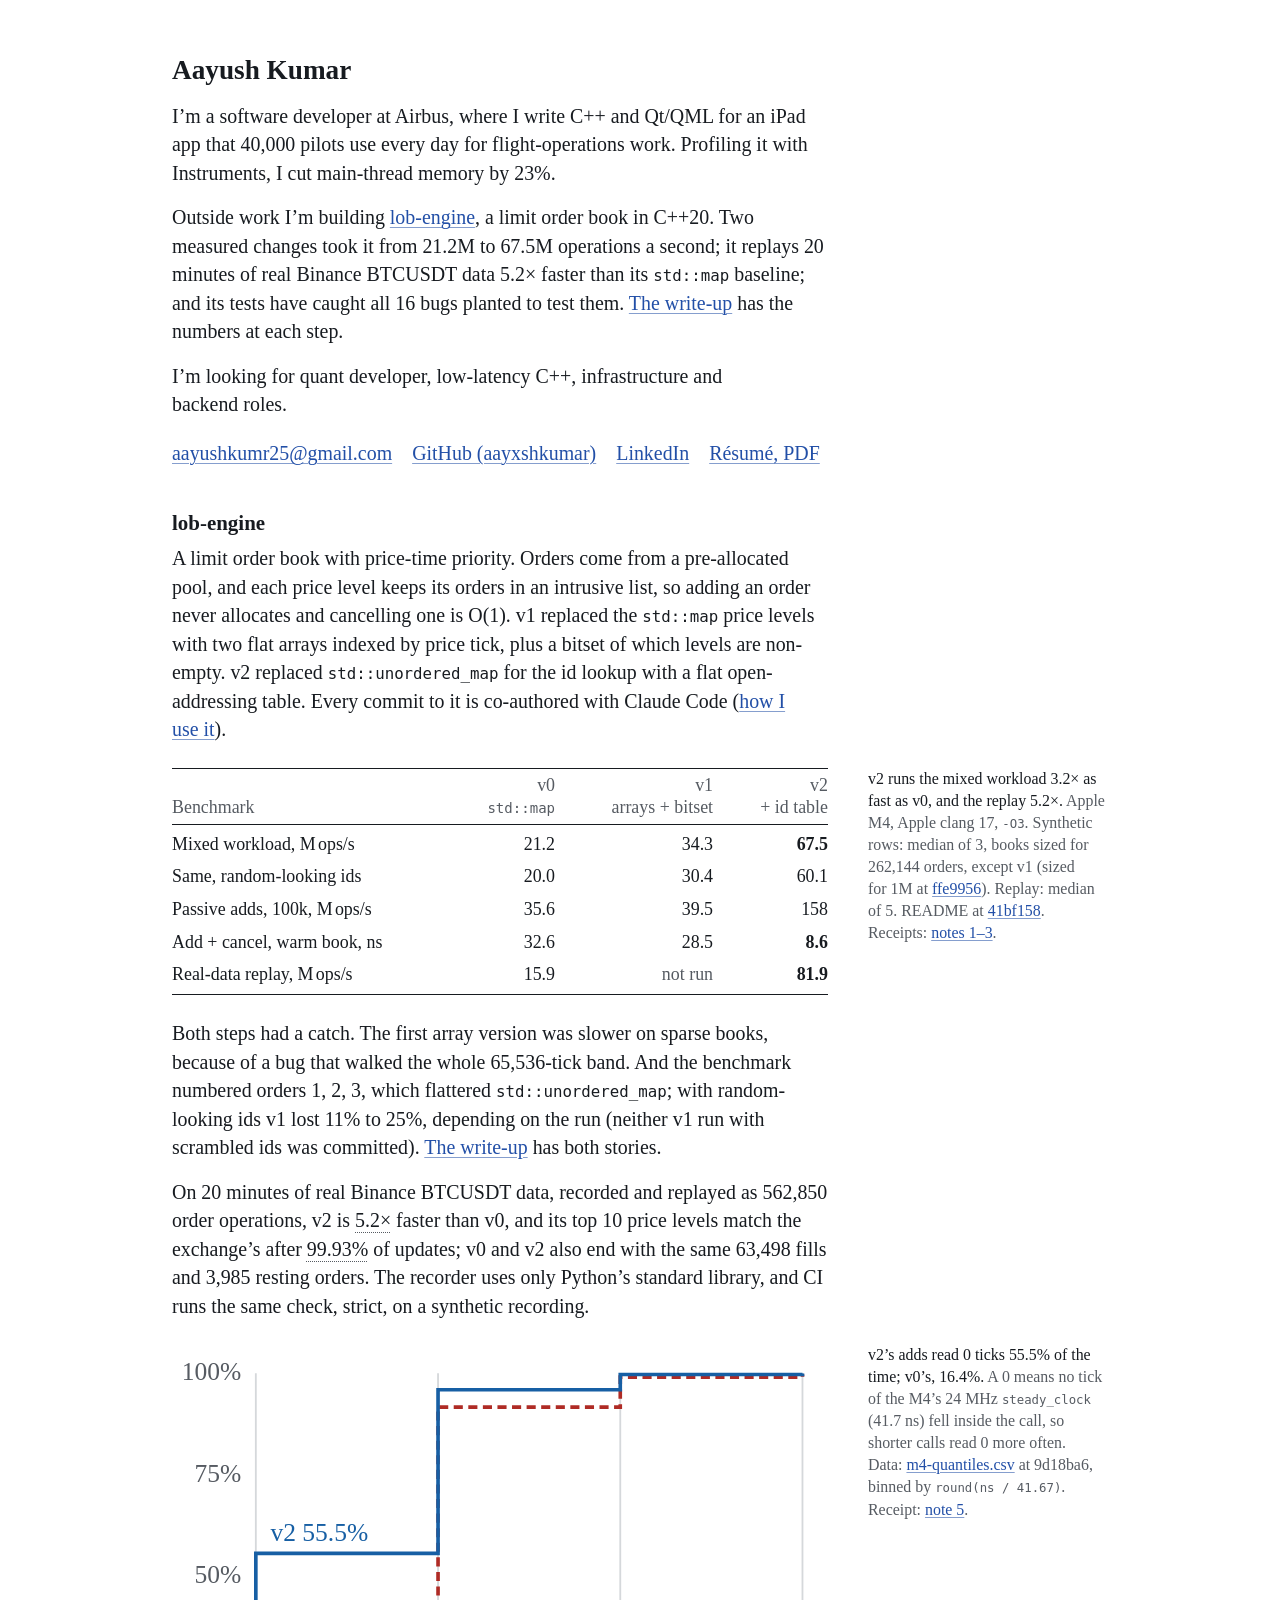
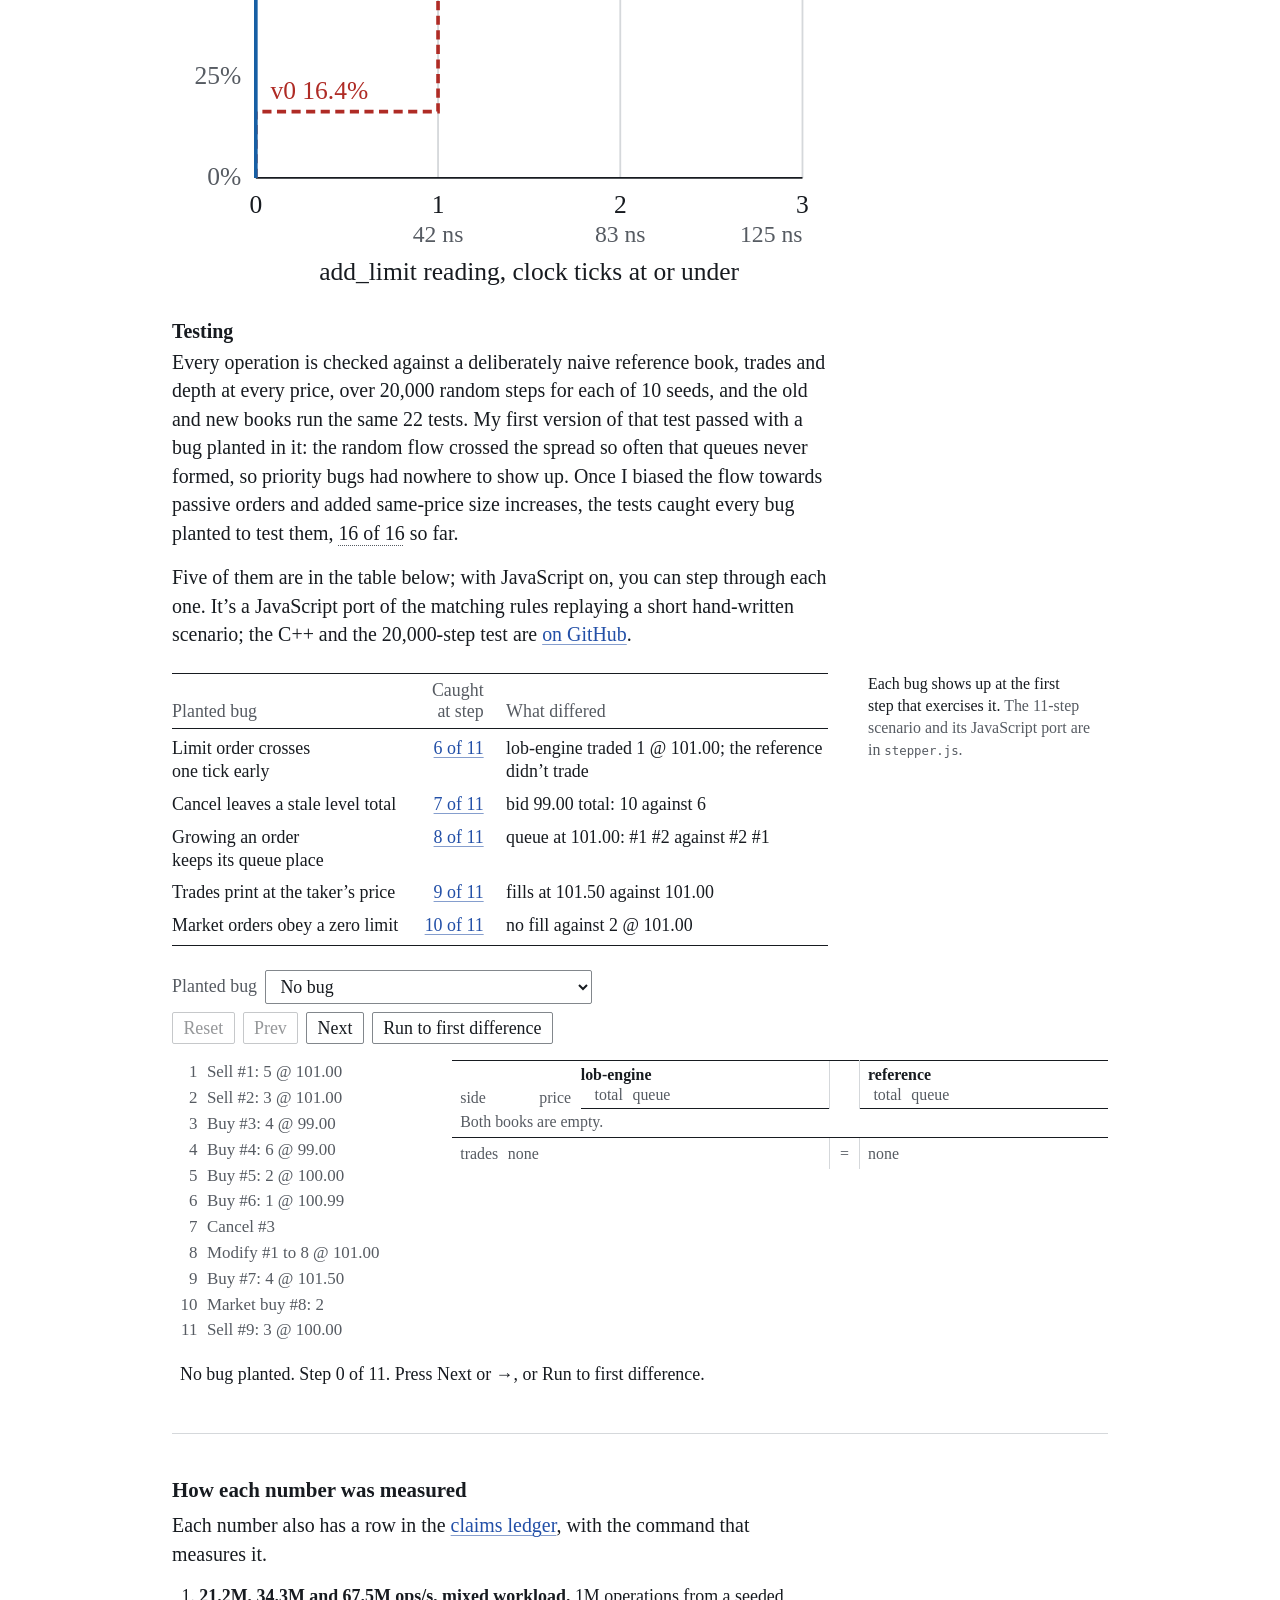
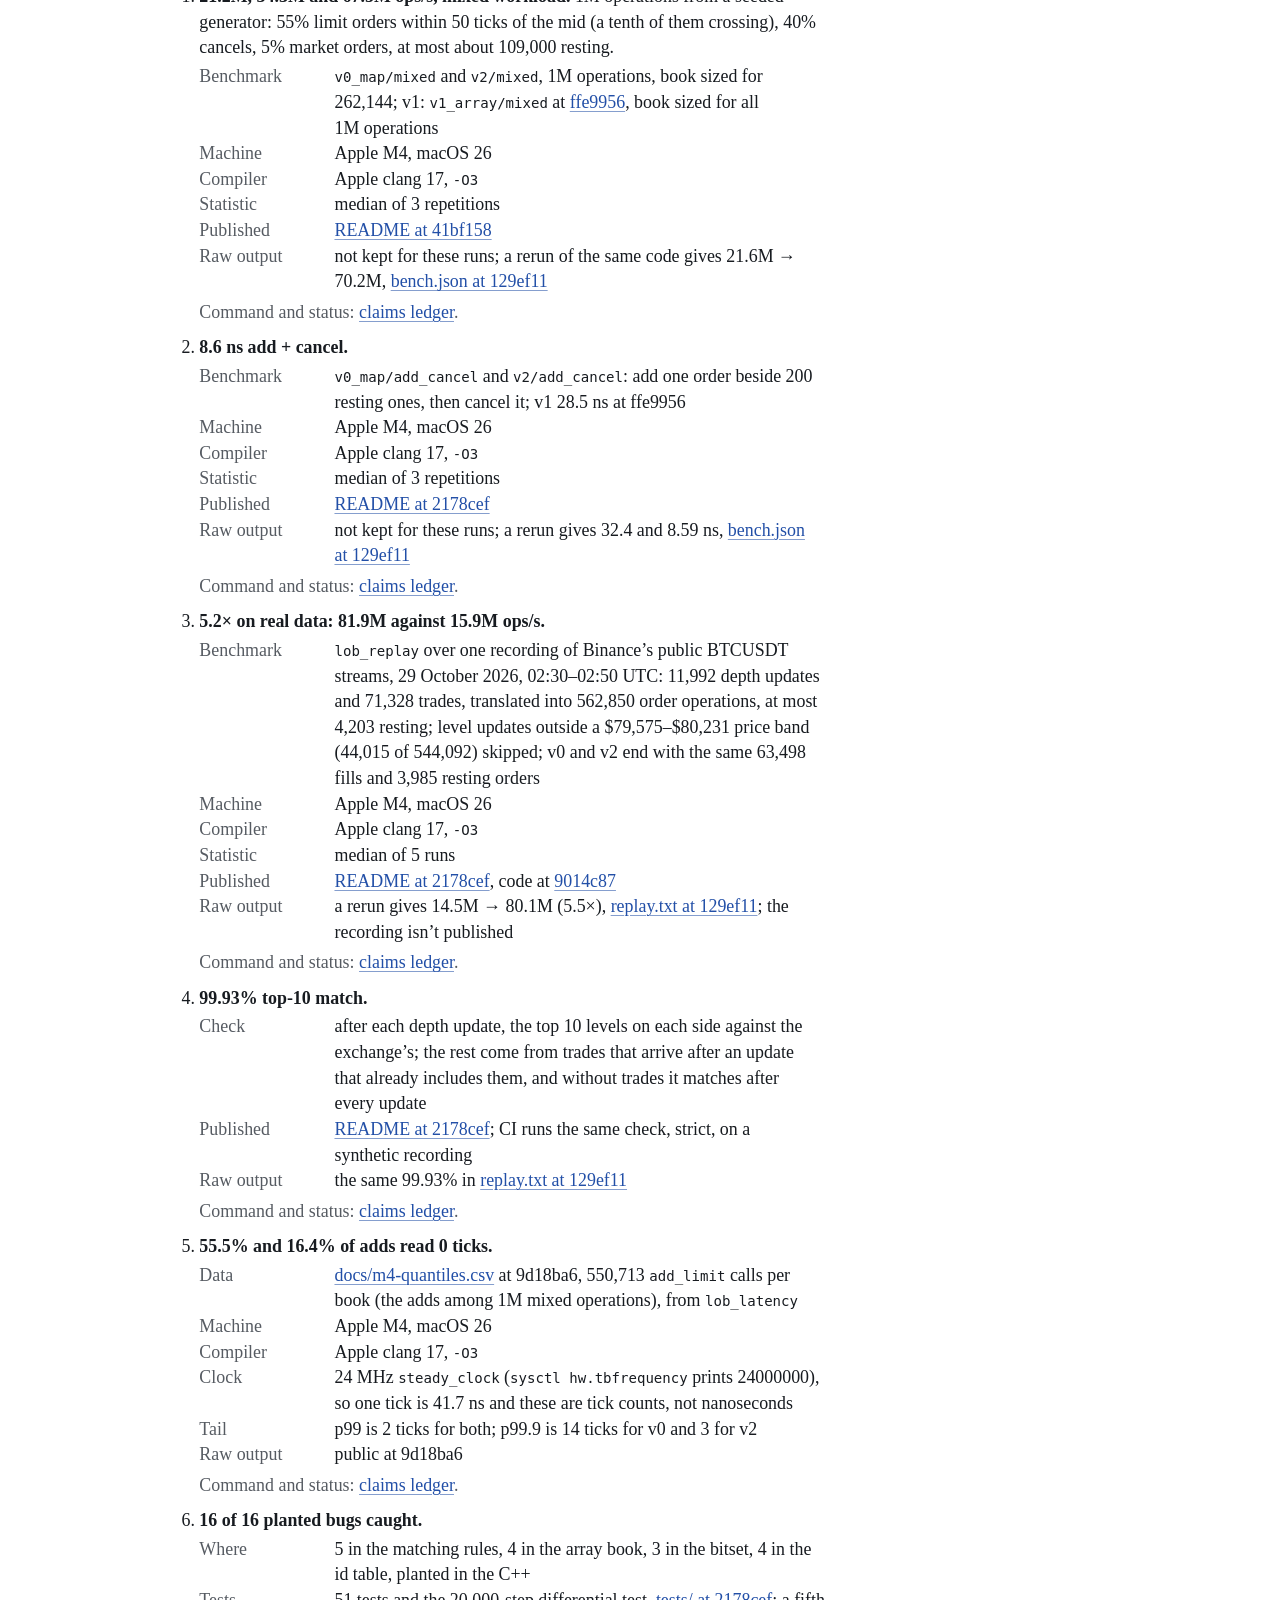
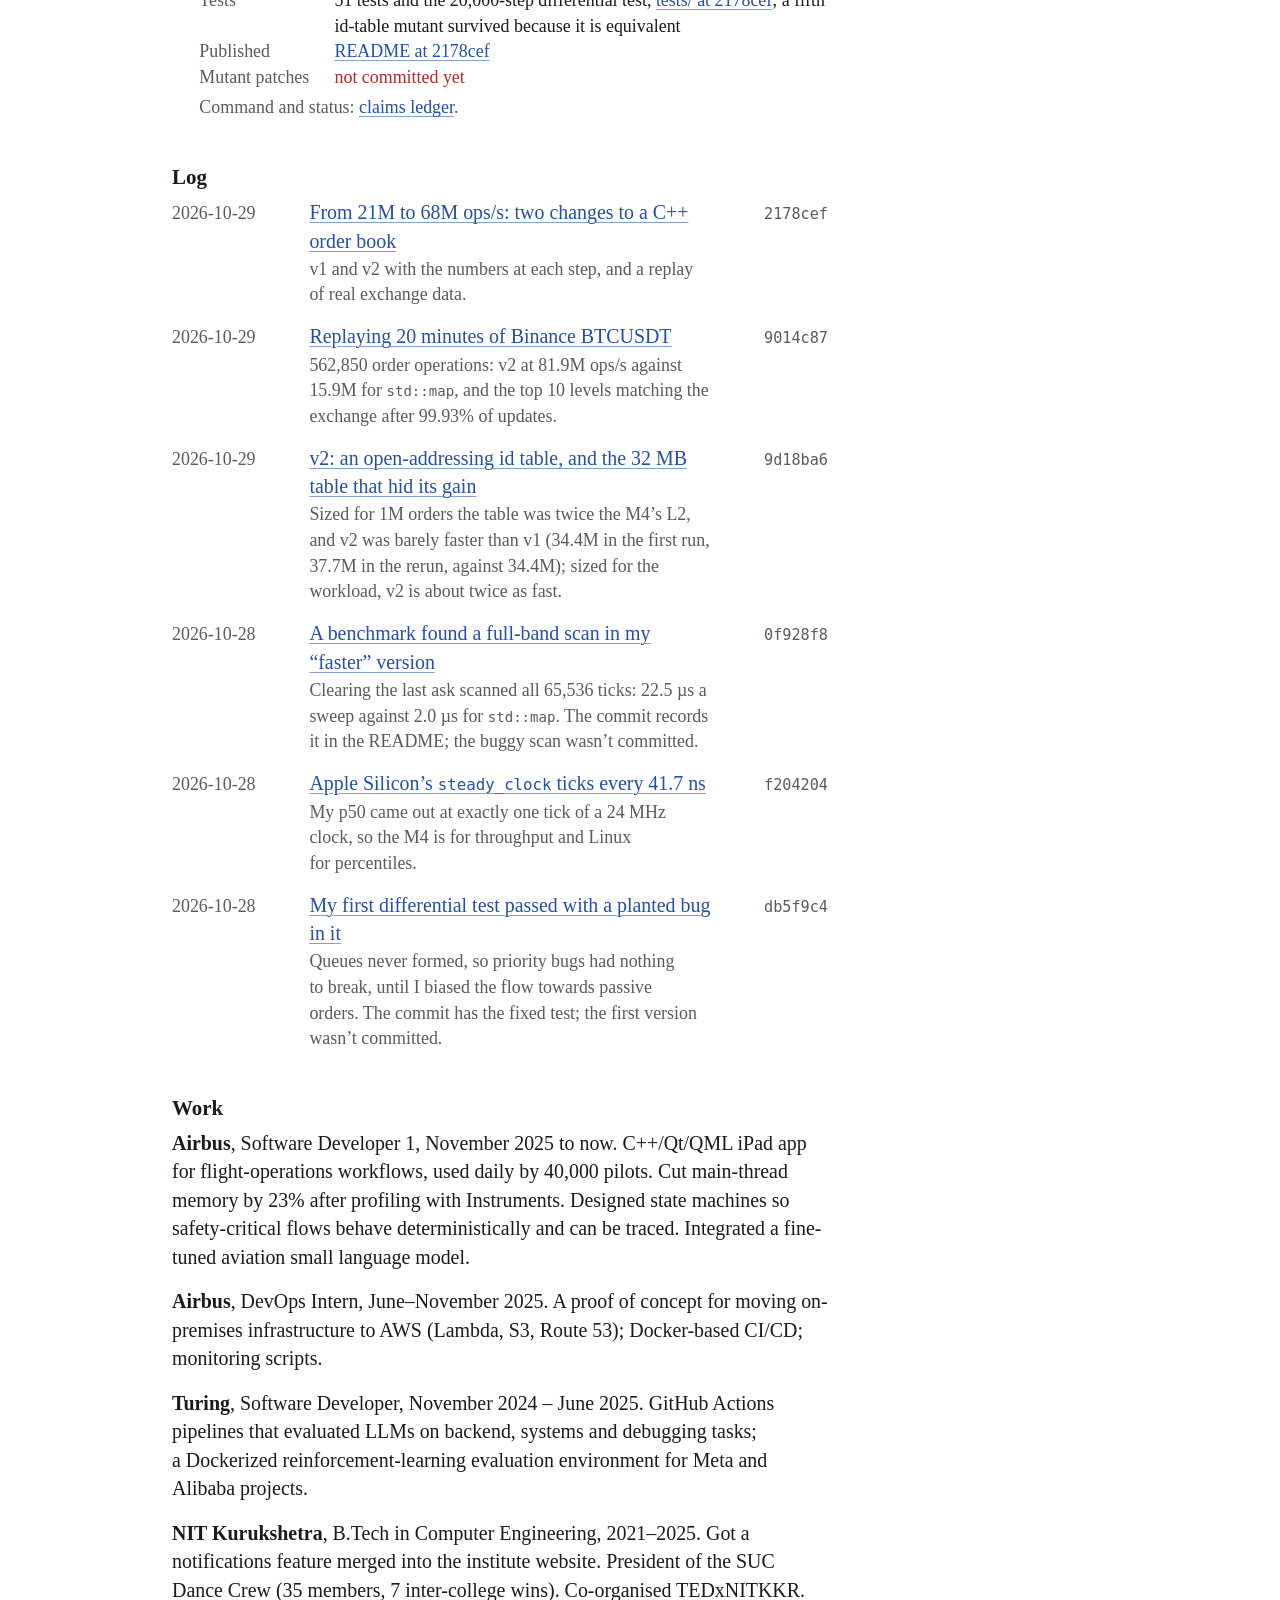
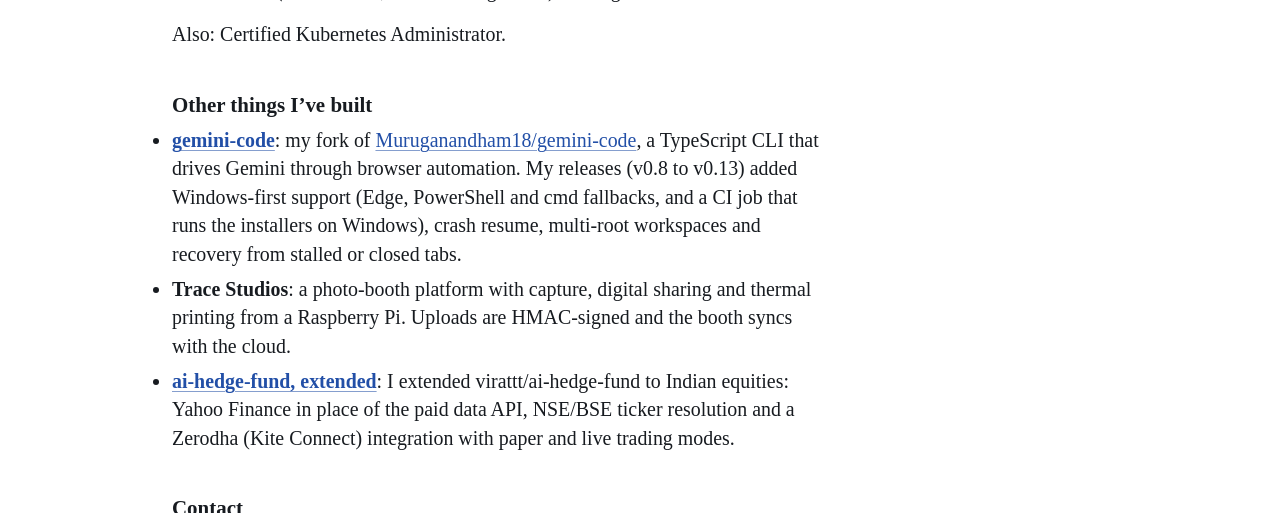
==== commit dbfe3984: "Search and identity: descriptive title, ProfilePage JSON-LD, rel=me, PNG icons, page descriptions Ne" ====
--- a/index.html
+++ b/index.html
@@ -4,11 +4,16 @@
 <meta charset="utf-8">
 <meta name="viewport" content="width=device-width, initial-scale=1">
 <meta name="color-scheme" content="light dark">
-<title>Aayush Kumar</title>
-<meta name="description" content="Software developer at Airbus (C++/Qt). Building lob-engine, a C++20 order book: 21.2M to 67.5M ops/s in two measured steps, checked by a differential test and replayed on real Binance data.">
+<title>Aayush Kumar – C++ software developer at Airbus</title>
+<meta name="description" content="Aayush Kumar (aayxshkumar), software developer at Airbus writing C++ and Qt/QML. NIT Kurukshetra 2025, Certified Kubernetes Administrator. Building lob-engine, a C++20 limit order book tested against a naive reference book.">
+<meta name="author" content="Aayush Kumar">
 <link rel="canonical" href="https://aayxshkumar.github.io/">
 <link rel="alternate" type="application/atom+xml" href="/atom.xml" title="Aayush Kumar">
-<meta property="og:type" content="website">
+<meta property="og:type" content="profile">
+<meta property="og:site_name" content="Aayush Kumar">
+<meta property="profile:first_name" content="Aayush">
+<meta property="profile:last_name" content="Kumar">
+<meta property="profile:username" content="aayxshkumar">
 <meta property="og:url" content="https://aayxshkumar.github.io/">
 <meta property="og:title" content="Aayush Kumar">
 <meta property="og:description" content="C++ developer at Airbus, building lob-engine: a C++20 order book that went from 21.2M to 67.5M ops/s in two measured steps.">
@@ -17,14 +22,22 @@
 <meta property="og:image:height" content="630">
 <meta property="og:image:alt" content="From 21M to 68M ops/s: two changes to a C++ order book. Bars for std::map 21.2M, arrays + bitset 34.3M and id table 67.5M ops/s on an Apple M4; 5.2 times faster than v0 on 20 minutes of Binance BTCUSDT.">
 <meta name="twitter:card" content="summary_large_image">
+<link rel="icon" href="favicon-96.png" sizes="96x96" type="image/png">
 <link rel="icon" href="favicon.svg" type="image/svg+xml">
+<link rel="apple-touch-icon" href="apple-touch-icon.png">
+<link rel="me" href="https://github.com/aayxshkumar">
+<link rel="me" href="https://www.linkedin.com/in/aayush-kumr">
 <script>document.documentElement.classList.add("js")</script>
 <link rel="stylesheet" href="style.css">
 <script type="speculationrules">
 {"prefetch":[{"where":{"and":[{"href_matches":"/*"},{"not":{"href_matches":["/*.pdf","/*.png","/*.svg","/*.xml"]}}]},"eagerness":"moderate"}]}
 </script>
 <script type="application/ld+json">
-{"@context":"https://schema.org","@type":"Person","name":"Aayush Kumar","jobTitle":"Software Developer","worksFor":{"@type":"Organization","name":"Airbus"},"url":"https://aayxshkumar.github.io/","sameAs":["https://github.com/aayxshkumar","https://linkedin.com/in/aayush-kumr"]}
+{"@context":"https://schema.org","@graph":[
+{"@type":"WebSite","@id":"https://aayxshkumar.github.io/#website","url":"https://aayxshkumar.github.io/","name":"Aayush Kumar","alternateName":"aayxshkumar"},
+{"@type":"ProfilePage","@id":"https://aayxshkumar.github.io/#profile","url":"https://aayxshkumar.github.io/","isPartOf":{"@id":"https://aayxshkumar.github.io/#website"},"dateModified":"2026-10-30","mainEntity":{"@id":"https://aayxshkumar.github.io/#me"}},
+{"@type":"Person","@id":"https://aayxshkumar.github.io/#me","name":"Aayush Kumar","alternateName":"aayxshkumar","url":"https://aayxshkumar.github.io/","email":"mailto:aayushkumr25@gmail.com","description":"Software developer at Airbus writing C++ and Qt/QML; building lob-engine, a C++20 limit order book.","jobTitle":"Software Developer","worksFor":{"@type":"Organization","name":"Airbus","url":"https://www.airbus.com/"},"alumniOf":{"@type":"CollegeOrUniversity","name":"National Institute of Technology Kurukshetra","url":"https://nitkkr.ac.in/"},"hasCredential":{"@type":"EducationalOccupationalCredential","name":"Certified Kubernetes Administrator (CKA)","credentialCategory":"certification","recognizedBy":{"@type":"Organization","name":"The Linux Foundation"}},"knowsAbout":["C++","C++20","Qt","QML","Low-latency systems","Limit order books","Linux","Kubernetes"],"sameAs":["https://github.com/aayxshkumar","https://www.linkedin.com/in/aayush-kumr"]}
+]}
 </script>
 </head>
 <body>
@@ -34,14 +47,14 @@
 
 <p>I’m a software developer at Airbus, where I write C++ and Qt/QML for an iPad app that 40,000 pilots use every day for flight-operations work. Profiling it with Instruments, I cut main-thread memory by 23%.</p>
 
-<p>Outside work I’m building <a href="https://github.com/aayxshkumar/lob-engine">lob-engine</a>, a limit order book in C++20. Two measured changes took it from 21.2M to 67.5M operations a second; it replays 20 minutes of real Binance BTCUSDT data 5.2× faster than its <code>std::map</code> baseline; and its tests have caught all 16 bugs I planted. <a href="order-book-3x.html">The write-up</a> has the numbers at each step.</p>
+<p>Outside work I’m building <a href="https://github.com/aayxshkumar/lob-engine">lob-engine</a>, a limit order book in C++20. Two measured changes took it from 21.2M to 67.5M operations a second; it replays 20 minutes of real Binance BTCUSDT data 5.2× faster than its <code>std::map</code> baseline; and its tests have caught all 16 bugs planted to test them. <a href="order-book-3x.html">The write-up</a> has the numbers at each step.</p>
 
 <p>I’m looking for quant developer, low-latency C++, infrastructure and backend roles.</p>
 
 <ul class="links">
 <li><a href="mailto:aayushkumr25@gmail.com">aayushkumr25@gmail.com</a></li>
-<li><a href="https://github.com/aayxshkumar">GitHub</a></li>
-<li><a href="https://linkedin.com/in/aayush-kumr">LinkedIn</a></li>
+<li><a rel="me" href="https://github.com/aayxshkumar">GitHub (aayxshkumar)</a></li>
+<li><a rel="me" href="https://www.linkedin.com/in/aayush-kumr">LinkedIn</a></li>
 <li><a href="Aayush_Kumar_Resume.pdf">Résumé, PDF</a></li>
 </ul>
 
@@ -74,7 +87,7 @@
 
 <h3 id="testing">Testing</h3>
 
-<p>Every operation is checked against a deliberately naive reference book, trades and depth at every price, over 20,000 random steps for each of 10 seeds, and the old and new books run the same 22 tests. My first version of that test passed with a bug planted in it: the random flow crossed the spread so often that queues never formed, so priority bugs had nowhere to show up. Once I biased the flow towards passive orders and added same-price size increases, the tests caught every bug I planted by hand, <button type="button" class="num" popovertarget="m-bugs" style="anchor-name: --m-bugs">16 of 16<span class="vh">, how this was measured</span></button><span id="m-bugs" popover class="method" style="position-anchor: --m-bugs">Planted by hand in the C++: 5 in the matching rules, 4 in the array book, 3 in the bitset, 4 in the id table. The 51 tests and the 20,000-step differential test caught each one. <a href="#n-bugs">Full receipt</a>.<button type="button" class="close" popovertarget="m-bugs" popovertargetaction="hide">Close</button></span> &#8288;so &#8288;far.</p>
+<p>Every operation is checked against a deliberately naive reference book, trades and depth at every price, over 20,000 random steps for each of 10 seeds, and the old and new books run the same 22 tests. My first version of that test passed with a bug planted in it: the random flow crossed the spread so often that queues never formed, so priority bugs had nowhere to show up. Once I biased the flow towards passive orders and added same-price size increases, the tests caught every bug planted to test them, <button type="button" class="num" popovertarget="m-bugs" style="anchor-name: --m-bugs">16 of 16<span class="vh">, how this was measured</span></button><span id="m-bugs" popover class="method" style="position-anchor: --m-bugs">Planted in the C++: 5 in the matching rules, 4 in the array book, 3 in the bitset, 4 in the id table. The 51 tests and the 20,000-step differential test caught each one. <a href="#n-bugs">Full receipt</a>.<button type="button" class="close" popovertarget="m-bugs" popovertargetaction="hide">Close</button></span> &#8288;so &#8288;far.</p>
 
 <p>Five of them are in the table below; with JavaScript on, you can step through each one. It’s a JavaScript port of the matching rules replaying a short hand-written scenario; the C++ and the 20,000-step test are <a href="https://github.com/aayxshkumar/lob-engine/tree/main/tests">on GitHub</a>.</p>
 
@@ -126,7 +139,7 @@
 <li id="n-replay"><b>5.2× on real data: 81.9M against 15.9M ops/s.</b><dl class="rcpt"><dt>Benchmark</dt><dd><code>lob_replay</code> over one recording of Binance’s public BTCUSDT streams, 29 October 2026, 02:30–02:50 UTC: 11,992 depth updates and 71,328 trades, translated into 562,850 order operations, at most 4,203 resting; level updates outside a $79,575–$80,231 price band (44,015 of 544,092) skipped; v0 and v2 end with the same 63,498 fills and 3,985 resting orders</dd><dt>Machine</dt><dd>Apple M4, macOS 26</dd><dt>Compiler</dt><dd>Apple clang 17, <code>-O3</code></dd><dt>Statistic</dt><dd>median of 5 runs</dd><dt>Published</dt><dd><a href="https://github.com/aayxshkumar/lob-engine/blob/2178cef/README.md">README at 2178cef</a>, code at <a href="https://github.com/aayxshkumar/lob-engine/tree/9014c87">9014c87</a></dd><dt>Raw output</dt><dd>a rerun gives 14.5M → 80.1M (5.5×), <a href="https://github.com/aayxshkumar/lob-engine/blob/129ef11/bench/results/2026-10-29-m4-9d27e87/replay.txt">replay.txt at 129ef11</a>; the recording isn’t published</dd></dl><p class="more">Command and status: <a href="claims.html#c-replay">claims ledger</a>.</p></li>
 <li id="n-match"><b>99.93% top-10 match.</b><dl class="rcpt"><dt>Check</dt><dd>after each depth update, the top 10 levels on each side against the exchange’s; the rest come from trades that arrive after an update that already includes them, and without trades it matches after every update</dd><dt>Published</dt><dd><a href="https://github.com/aayxshkumar/lob-engine/blob/2178cef/README.md">README at 2178cef</a>; CI runs the same check, strict, on a synthetic recording</dd><dt>Raw output</dt><dd>the same 99.93% in <a href="https://github.com/aayxshkumar/lob-engine/blob/129ef11/bench/results/2026-10-29-m4-9d27e87/replay.txt">replay.txt at 129ef11</a></dd></dl><p class="more">Command and status: <a href="claims.html#c-match">claims ledger</a>.</p></li>
 <li id="n-ticks"><b>55.5% and 16.4% of adds read 0 ticks.</b><dl class="rcpt"><dt>Data</dt><dd><a href="https://github.com/aayxshkumar/lob-engine/blob/9d18ba6/docs/m4-quantiles.csv">docs/m4-quantiles.csv</a> at 9d18ba6, 550,713 <code>add_limit</code> calls per book (the adds among 1M mixed operations), from <code>lob_latency</code></dd><dt>Machine</dt><dd>Apple M4, macOS 26</dd><dt>Compiler</dt><dd>Apple clang 17, <code>-O3</code></dd><dt>Clock</dt><dd>24 MHz <code>steady_clock</code> (<code>sysctl hw.tbfrequency</code> prints 24000000), so one tick is 41.7 ns and these are tick counts, not nanoseconds</dd><dt>Tail</dt><dd>p99 is 2 ticks for both; p99.9 is 14 ticks for v0 and 3 for v2</dd><dt>Raw output</dt><dd>public at 9d18ba6</dd></dl><p class="more">Command and status: <a href="claims.html#c-ticks">claims ledger</a>.</p></li>
-<li id="n-bugs"><b>16 of 16 planted bugs caught.</b><dl class="rcpt"><dt>Where</dt><dd>5 in the matching rules, 4 in the array book, 3 in the bitset, 4 in the id table, planted by hand in the C++</dd><dt>Tests</dt><dd>51 tests and the 20,000-step differential test, <a href="https://github.com/aayxshkumar/lob-engine/tree/2178cef/tests">tests/ at 2178cef</a>; a fifth id-table mutant survived because it is equivalent</dd><dt>Published</dt><dd><a href="https://github.com/aayxshkumar/lob-engine/blob/2178cef/README.md">README at 2178cef</a></dd><dt>Mutant patches</dt><dd><span class="missing">not committed yet</span></dd></dl><p class="more">Command and status: <a href="claims.html#c-bugs">claims ledger</a>.</p></li>
+<li id="n-bugs"><b>16 of 16 planted bugs caught.</b><dl class="rcpt"><dt>Where</dt><dd>5 in the matching rules, 4 in the array book, 3 in the bitset, 4 in the id table, planted in the C++</dd><dt>Tests</dt><dd>51 tests and the 20,000-step differential test, <a href="https://github.com/aayxshkumar/lob-engine/tree/2178cef/tests">tests/ at 2178cef</a>; a fifth id-table mutant survived because it is equivalent</dd><dt>Published</dt><dd><a href="https://github.com/aayxshkumar/lob-engine/blob/2178cef/README.md">README at 2178cef</a></dd><dt>Mutant patches</dt><dd><span class="missing">not committed yet</span></dd></dl><p class="more">Command and status: <a href="claims.html#c-bugs">claims ledger</a>.</p></li>
 </ol>
 
 <h2 id="log"><a href="#log">Log</a></h2>
@@ -157,17 +170,17 @@
 <ul>
 <li><a href="https://github.com/aayxshkumar/gemini-code"><strong>gemini-code</strong></a>: my fork of <a href="https://github.com/Muruganandham18/gemini-code">Muruganandham18/gemini-code</a>, a TypeScript CLI that drives Gemini through browser automation. My releases (v0.8 to v0.13) added Windows-first support (Edge, PowerShell and cmd fallbacks, and a CI job that runs the installers on Windows), crash resume, multi-root workspaces and recovery from stalled or closed tabs.</li>
 <li><strong>Trace Studios</strong>: a photo-booth platform with capture, digital sharing and thermal printing from a Raspberry Pi. Uploads are HMAC-signed and the booth syncs with the cloud.</li>
-<li><a href="https://github.com/aayxshkumar/ai-hedge-fund/tree/improve-decision-making"><strong>ai-hedge-fund, extended</strong></a>: I extended virattt/ai-hedge-fund to Indian equities: Yahoo Finance in place of the paid data API, NSE/BSE ticker resolution and a read-only Zerodha login.</li>
+<li><a href="https://github.com/aayxshkumar/ai-hedge-fund/tree/improve-decision-making"><strong>ai-hedge-fund, extended</strong></a>: I extended virattt/ai-hedge-fund to Indian equities: Yahoo Finance in place of the paid data API, NSE/BSE ticker resolution and a Zerodha (Kite Connect) integration with paper and live trading modes.</li>
 </ul>
 
 <h2 id="contact"><a href="#contact">Contact</a></h2>
 
-<p>Email is best: <a href="mailto:aayushkumr25@gmail.com">aayushkumr25@gmail.com</a>. Also <a href="https://github.com/aayxshkumar">GitHub</a> and <a href="https://linkedin.com/in/aayush-kumr">LinkedIn</a>.</p>
+<p>Email is best: <a href="mailto:aayushkumr25@gmail.com">aayushkumr25@gmail.com</a>. Also <a href="https://github.com/aayxshkumar">GitHub</a> and <a href="https://www.linkedin.com/in/aayush-kumr">LinkedIn</a>.</p>
 
 </main>
 <footer>
 <ul class="links"><li><a href="now.html">Now</a></li><li><a href="colophon.html">Colophon</a></li><li><a href="claims.html">Claims</a></li><li><a href="atom.xml">Feed</a></li></ul>
-<p>Updated <time datetime="2026-10-29">29 October 2026</time>.</p>
+<p>Updated <time datetime="2026-10-30">30 October 2026</time>.</p>
 </footer>
 <script src="stepper.js" defer></script>
 </body>
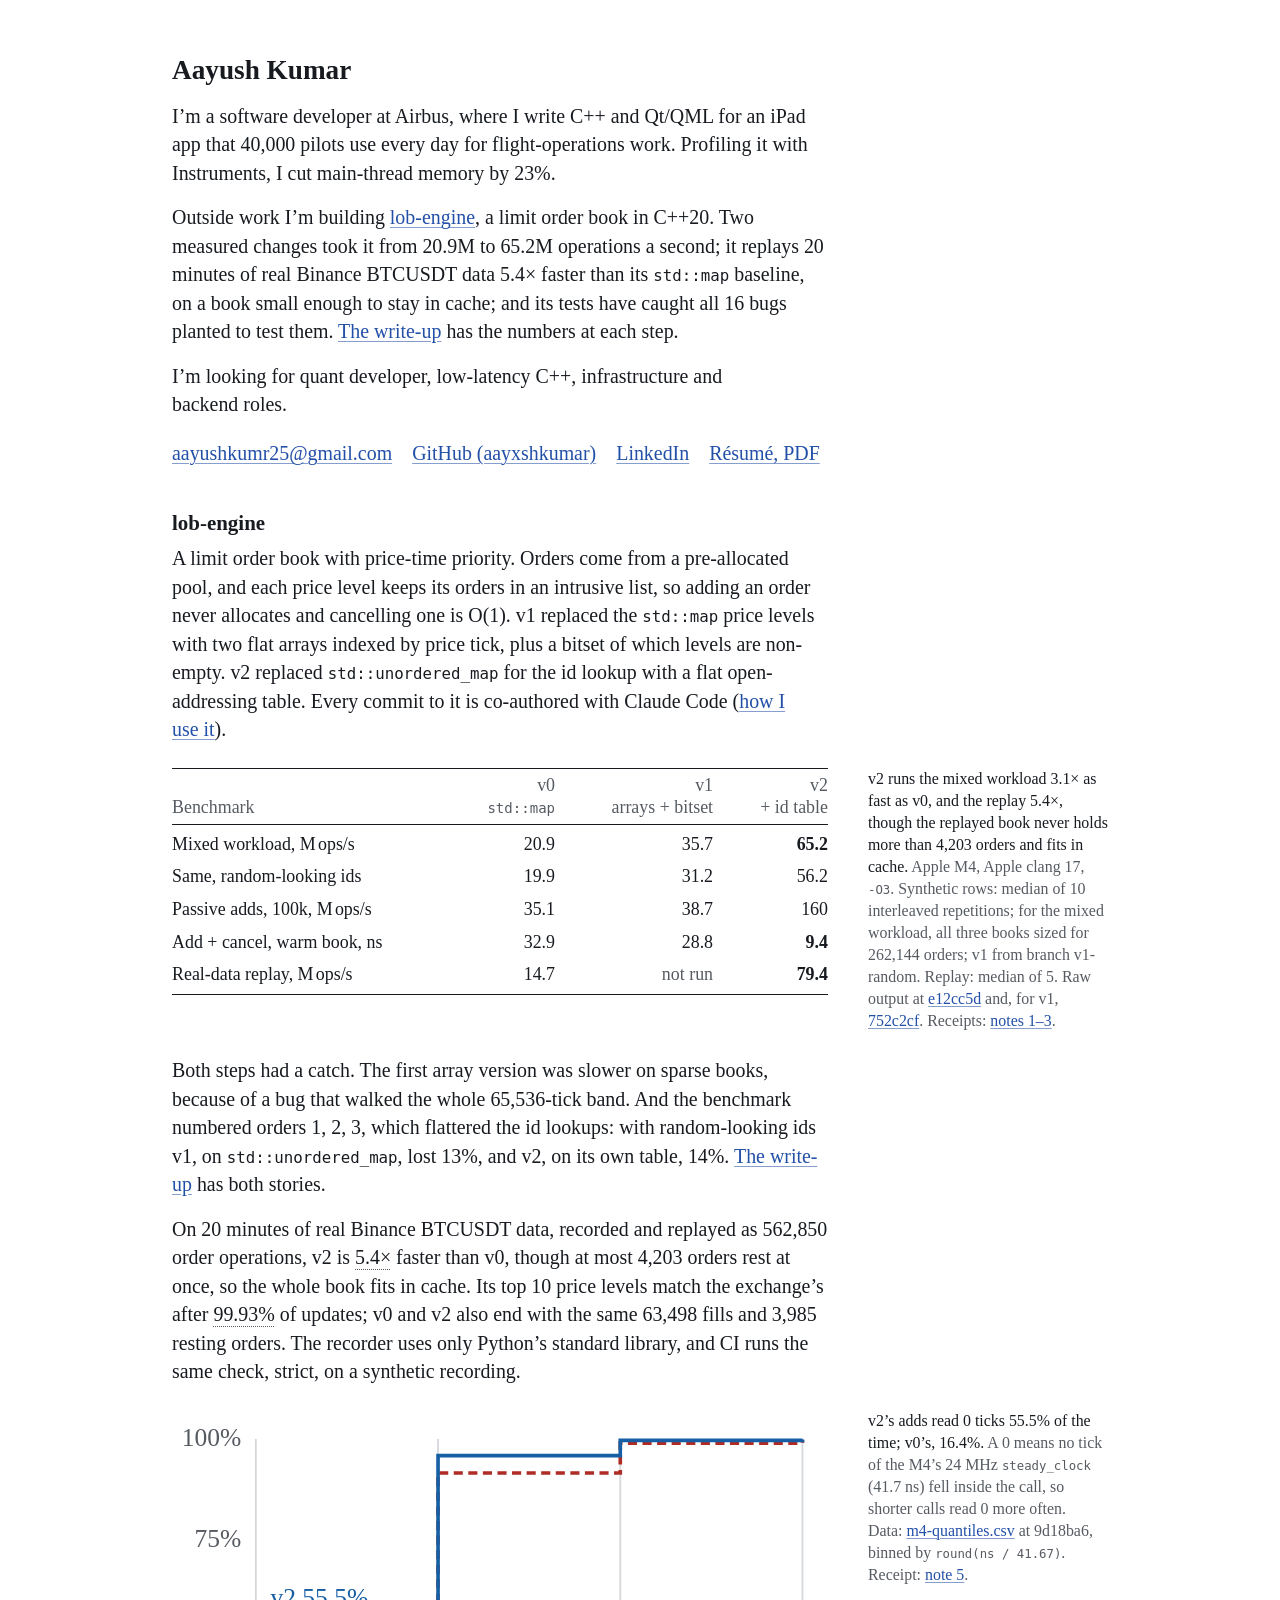
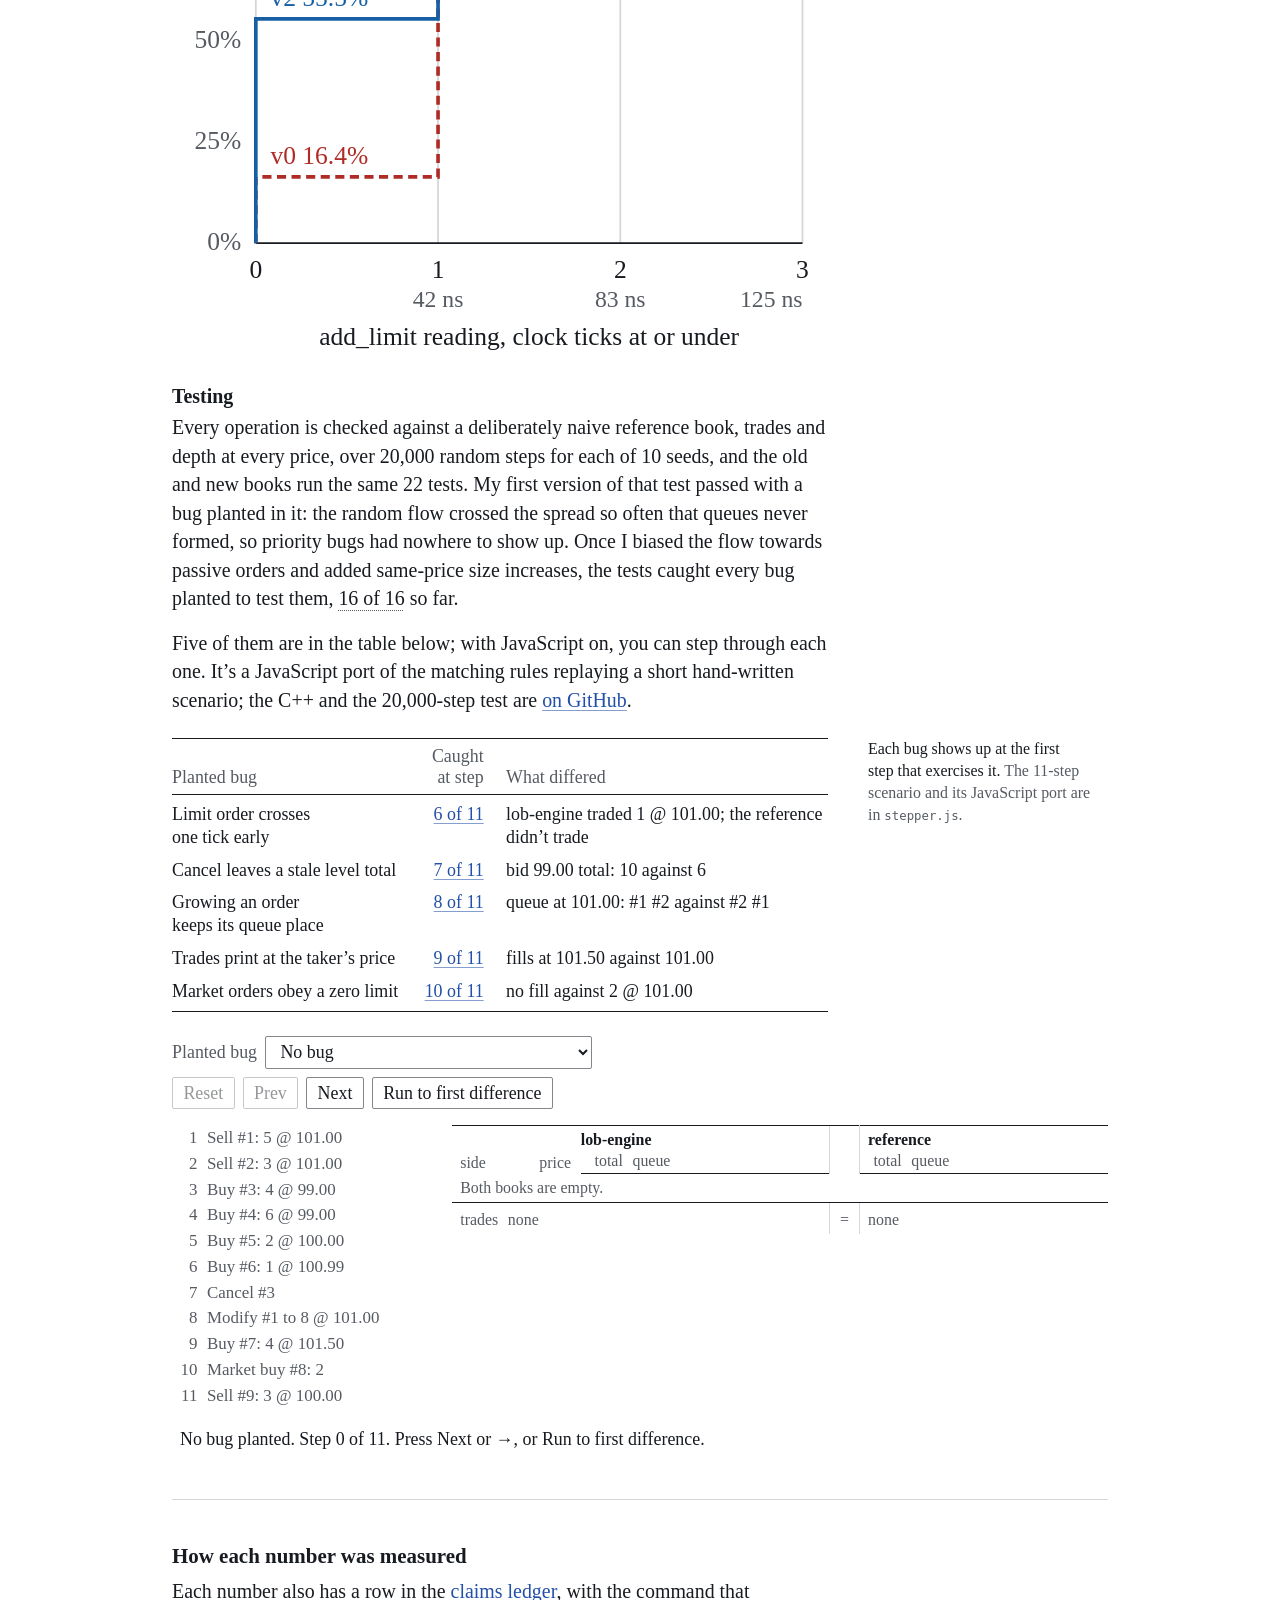
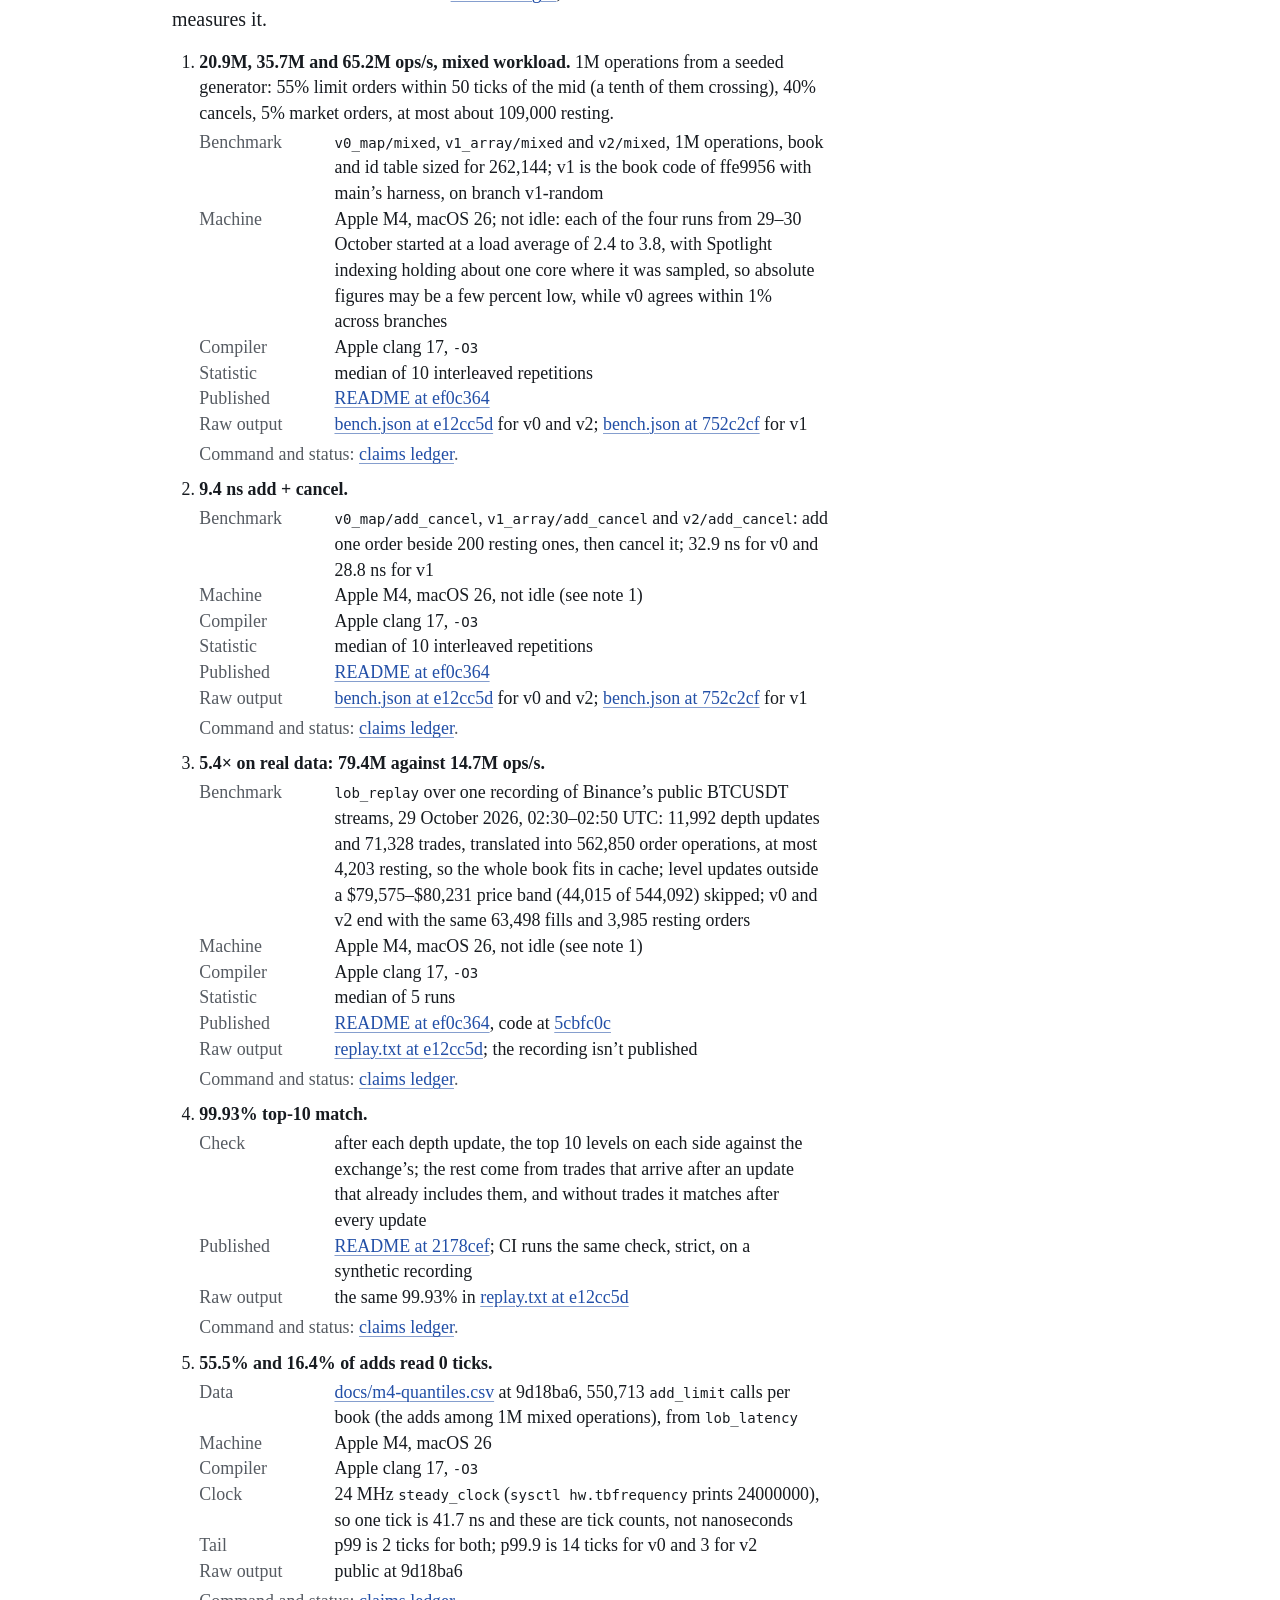
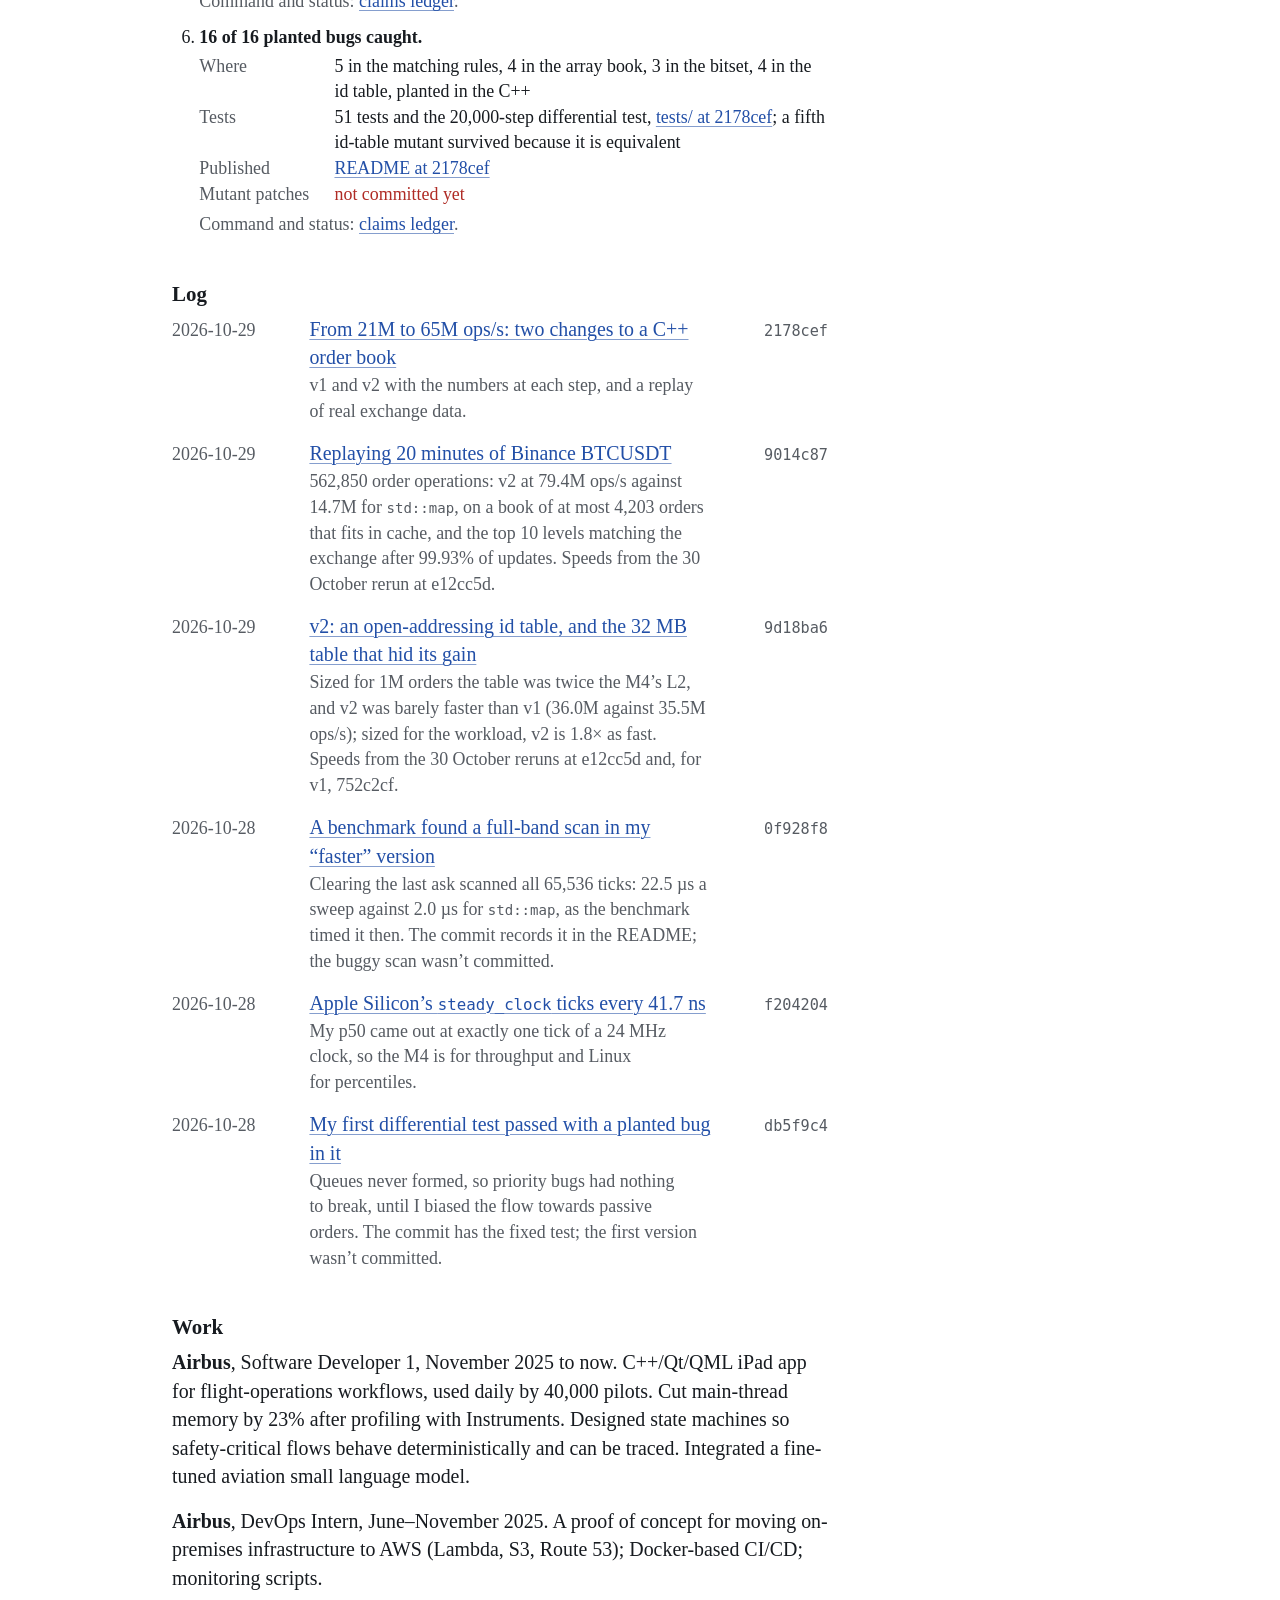
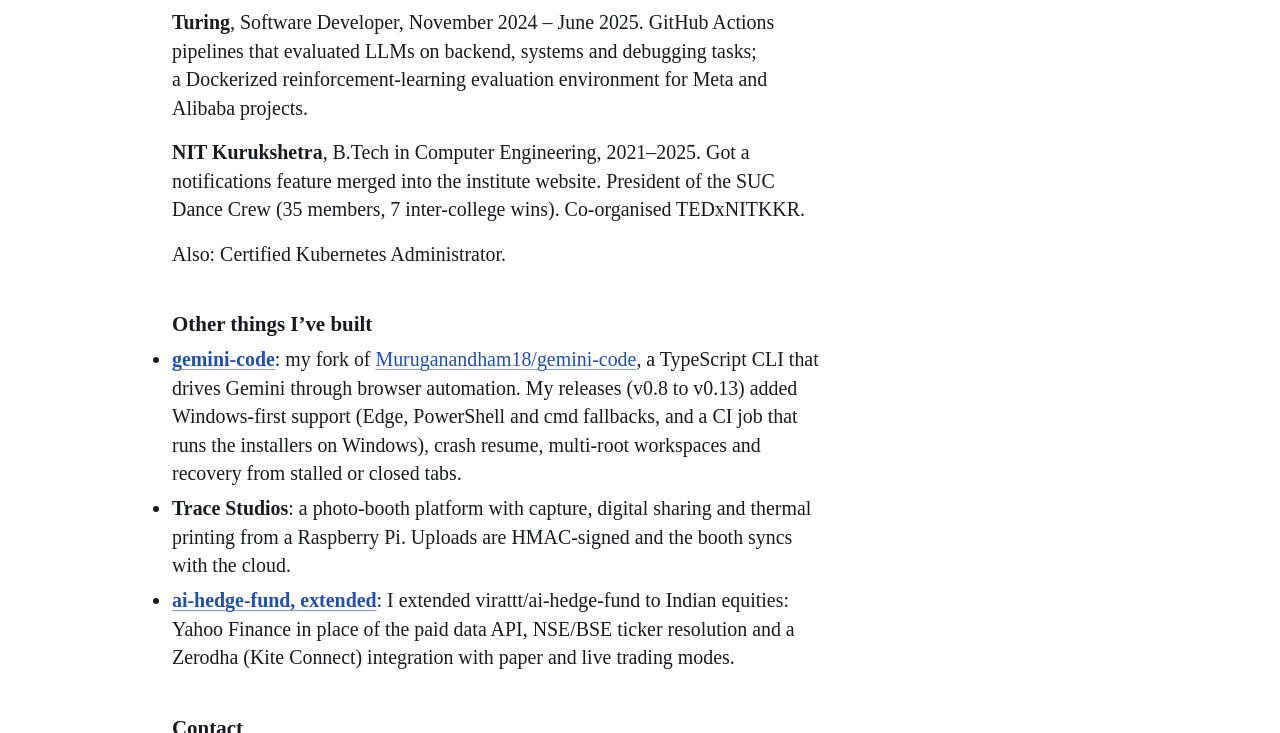
==== commit d8db7b99: "Numbers from the committed runs: 20.9M -> 35.7M -> 65.2M ops/s Every throughput figure on the site n" ====
--- a/index.html
+++ b/index.html
@@ -16,11 +16,11 @@
 <meta property="profile:username" content="aayxshkumar">
 <meta property="og:url" content="https://aayxshkumar.github.io/">
 <meta property="og:title" content="Aayush Kumar">
-<meta property="og:description" content="C++ developer at Airbus, building lob-engine: a C++20 order book that went from 21.2M to 67.5M ops/s in two measured steps.">
+<meta property="og:description" content="C++ developer at Airbus, building lob-engine: a C++20 order book that went from 20.9M to 65.2M ops/s in two measured steps.">
 <meta property="og:image" content="https://aayxshkumar.github.io/og.png">
 <meta property="og:image:width" content="1200">
 <meta property="og:image:height" content="630">
-<meta property="og:image:alt" content="From 21M to 68M ops/s: two changes to a C++ order book. Bars for std::map 21.2M, arrays + bitset 34.3M and id table 67.5M ops/s on an Apple M4; 5.2 times faster than v0 on 20 minutes of Binance BTCUSDT.">
+<meta property="og:image:alt" content="From 21M to 65M ops/s: two changes to a C++ order book. Bars for std::map levels 20.9M, arrays + bitset 35.7M and id table 65.2M ops/s on an Apple M4, median of 10 runs.">
 <meta name="twitter:card" content="summary_large_image">
 <link rel="icon" href="favicon-96.png" sizes="96x96" type="image/png">
 <link rel="icon" href="favicon.svg" type="image/svg+xml">
@@ -47,7 +47,7 @@
 
 <p>I’m a software developer at Airbus, where I write C++ and Qt/QML for an iPad app that 40,000 pilots use every day for flight-operations work. Profiling it with Instruments, I cut main-thread memory by 23%.</p>
 
-<p>Outside work I’m building <a href="https://github.com/aayxshkumar/lob-engine">lob-engine</a>, a limit order book in C++20. Two measured changes took it from 21.2M to 67.5M operations a second; it replays 20 minutes of real Binance BTCUSDT data 5.2× faster than its <code>std::map</code> baseline; and its tests have caught all 16 bugs planted to test them. <a href="order-book-3x.html">The write-up</a> has the numbers at each step.</p>
+<p>Outside work I’m building <a href="https://github.com/aayxshkumar/lob-engine">lob-engine</a>, a limit order book in C++20. Two measured changes took it from 20.9M to 65.2M operations a second; it replays 20 minutes of real Binance BTCUSDT data 5.4× faster than its <code>std::map</code> baseline, on a book small enough to stay in cache; and its tests have caught all 16 bugs planted to test them. <a href="order-book-3x.html">The write-up</a> has the numbers at each step.</p>
 
 <p>I’m looking for quant developer, low-latency C++, infrastructure and backend roles.</p>
 
@@ -66,19 +66,19 @@
 <table>
 <thead><tr><th>Benchmark</th><th>v0<br><code>std::map</code></th><th>v1<br>arrays + bitset</th><th>v2<br>+ id table</th></tr></thead>
 <tbody>
-<tr><th scope="row">Mixed workload, M ops/s</th><td>21.2</td><td>34.3</td><td><strong>67.5</strong></td></tr>
-<tr><th scope="row">Same, random-looking ids</th><td>20.0</td><td>30.4</td><td>60.1</td></tr>
-<tr><th scope="row">Passive adds, 100k, M ops/s</th><td>35.6</td><td>39.5</td><td>158</td></tr>
-<tr><th scope="row">Add &#8288;+ &#8288;cancel, warm book, ns</th><td>32.6</td><td>28.5</td><td><strong>8.6</strong></td></tr>
-<tr><th scope="row">Real-data replay, M ops/s</th><td>15.9</td><td class="mut">not run</td><td><strong>81.9</strong></td></tr>
+<tr><th scope="row">Mixed workload, M ops/s</th><td>20.9</td><td>35.7</td><td><strong>65.2</strong></td></tr>
+<tr><th scope="row">Same, random-looking ids</th><td>19.9</td><td>31.2</td><td>56.2</td></tr>
+<tr><th scope="row">Passive adds, 100k, M ops/s</th><td>35.1</td><td>38.7</td><td>160</td></tr>
+<tr><th scope="row">Add &#8288;+ &#8288;cancel, warm book, ns</th><td>32.9</td><td>28.8</td><td><strong>9.4</strong></td></tr>
+<tr><th scope="row">Real-data replay, M ops/s</th><td>14.7</td><td class="mut">not run</td><td><strong>79.4</strong></td></tr>
 </tbody>
 </table>
-<p class="cap"><b>v2 runs the mixed workload 3.2× as fast as v0, and the replay 5.2×.</b> Apple M4, Apple clang 17, <code>-O3</code>. Synthetic rows: median of 3, books sized for 262,144 orders, except v1 (sized for 1M at <a href="https://github.com/aayxshkumar/lob-engine/tree/ffe9956">ffe9956</a>). Replay: median of 5. README at <a href="https://github.com/aayxshkumar/lob-engine/blob/41bf158/README.md">41bf158</a>. Receipts: <a href="#n-mixed">notes 1–3</a>.</p>
+<p class="cap"><b>v2 runs the mixed workload 3.1× as fast as v0, and the replay 5.4×, though the replayed book never holds more than 4,203 orders and fits in cache.</b> Apple M4, Apple clang 17, <code>-O3</code>. Synthetic rows: median of 10 interleaved repetitions; for the mixed workload, all three books sized for 262,144 orders; v1 from branch v1-random. Replay: median of 5. Raw output at <a href="https://github.com/aayxshkumar/lob-engine/tree/e12cc5d/bench/results/2026-10-30-m4-5cbfc0c">e12cc5d</a> and, for v1, <a href="https://github.com/aayxshkumar/lob-engine/tree/752c2cf/bench/results/2026-10-29-m4-56199b6">752c2cf</a>. Receipts: <a href="#n-mixed">notes 1–3</a>.</p>
 </div>
 
-<p>Both steps had a catch. The first array version was slower on sparse books, because of a bug that walked the whole 65,536-tick band. And the benchmark numbered orders 1, 2, 3, which flattered <code>std::unordered_map</code>; with random-looking ids v1 lost 11% to 25%, depending on the run (neither v1 run with scrambled ids was committed). <a href="order-book-3x.html">The write-up</a> has both stories.</p>
+<p>Both steps had a catch. The first array version was slower on sparse books, because of a bug that walked the whole 65,536-tick band. And the benchmark numbered orders 1, 2, 3, which flattered the id lookups: with random-looking ids v1, on <code>std::unordered_map</code>, lost 13%, and v2, on its own table, 14%. <a href="order-book-3x.html">The write-up</a> has both stories.</p>
 
-<p>On 20 minutes of real Binance BTCUSDT data, recorded and replayed as 562,850 order operations, v2 is <button type="button" class="num" popovertarget="m-replay" style="anchor-name: --m-replay">5.2×<span class="vh">, how this was measured</span></button><span id="m-replay" popover class="method" style="position-anchor: --m-replay">81.9M against 15.9M ops/s, each the median of 5 runs of <code>lob_replay</code> over one recording, at commit 9014c87. The recording isn’t published, and level updates outside a $79,575–$80,231 price band (44,015 of 544,092) are skipped. <a href="#n-replay">Full receipt</a>.<button type="button" class="close" popovertarget="m-replay" popovertargetaction="hide">Close</button></span> faster than v0, and its top 10 price levels match the exchange’s after <button type="button" class="num" popovertarget="m-match" style="anchor-name: --m-match">99.93%<span class="vh">, how this was measured</span></button><span id="m-match" popover class="method" style="position-anchor: --m-match">The replay compares the top 10 levels on each side with the exchange’s after each of 11,992 depth updates. Without trades it matches after every one. <a href="#n-match">Full receipt</a>.<button type="button" class="close" popovertarget="m-match" popovertargetaction="hide">Close</button></span> of updates; v0 and v2 also end with the same 63,498 fills and 3,985 resting orders. The recorder uses only Python’s standard library, and CI runs the same check, strict, on a synthetic recording.</p>
+<p>On 20 minutes of real Binance BTCUSDT data, recorded and replayed as 562,850 order operations, v2 is <button type="button" class="num" popovertarget="m-replay" style="anchor-name: --m-replay">5.4×<span class="vh">, how this was measured</span></button><span id="m-replay" popover class="method" style="position-anchor: --m-replay">79.4M against 14.7M ops/s, each the median of 5 runs of <code>lob_replay</code> over one recording, with the code at 5cbfc0c. The recording isn’t published, and level updates outside a $79,575–$80,231 price band (44,015 of 544,092) are skipped. <a href="#n-replay">Full receipt</a>.<button type="button" class="close" popovertarget="m-replay" popovertargetaction="hide">Close</button></span> faster than v0, though at most 4,203 orders rest at once, so the whole book fits in cache. Its top 10 price levels match the exchange’s after <button type="button" class="num" popovertarget="m-match" style="anchor-name: --m-match">99.93%<span class="vh">, how this was measured</span></button><span id="m-match" popover class="method" style="position-anchor: --m-match">The replay compares the top 10 levels on each side with the exchange’s after each of 11,992 depth updates. Without trades it matches after every one. <a href="#n-match">Full receipt</a>.<button type="button" class="close" popovertarget="m-match" popovertargetaction="hide">Close</button></span> of updates; v0 and v2 also end with the same 63,498 fills and 3,985 resting orders. The recorder uses only Python’s standard library, and CI runs the same check, strict, on a synthetic recording.</p>
 
 <figure class="wide withcap" id="latency">
 <picture><source media="(max-width: 600px)" srcset="latency-cdf-add_limit-narrow.svg" width="360" height="300"><img src="latency-cdf-add_limit.svg" alt="Step chart of add_limit latency in clock ticks on an Apple M4. v2 reads 0 ticks for 55.5 percent of adds and v0 for 16.4 percent; at 1 tick v0 reaches 91.6 percent and v2 95.9 percent; both pass 99 percent by 2 ticks." width="720" height="360"></picture>
@@ -134,10 +134,10 @@
 
 <p>Each number also has a row in the <a href="claims.html">claims ledger</a>, with the command that measures it.</p>
 <ol class="endnotes">
-<li id="n-mixed"><b>21.2M, 34.3M and 67.5M ops/s, mixed workload.</b> 1M operations from a seeded generator: 55% limit orders within 50 ticks of the mid (a tenth of them crossing), 40% cancels, 5% market orders, at most about 109,000 resting.<dl class="rcpt"><dt>Benchmark</dt><dd><code>v0_map/mixed</code> and <code>v2/mixed</code>, 1M operations, book sized for 262,144; v1: <code>v1_array/mixed</code> at <a href="https://github.com/aayxshkumar/lob-engine/tree/ffe9956">ffe9956</a>, book sized for all 1M operations</dd><dt>Machine</dt><dd>Apple M4, macOS 26</dd><dt>Compiler</dt><dd>Apple clang 17, <code>-O3</code></dd><dt>Statistic</dt><dd>median of 3 repetitions</dd><dt>Published</dt><dd><a href="https://github.com/aayxshkumar/lob-engine/blob/41bf158/README.md">README at 41bf158</a></dd><dt>Raw output</dt><dd>not kept for these runs; a rerun of the same code gives 21.6M → 70.2M, <a href="https://github.com/aayxshkumar/lob-engine/blob/129ef11/bench/results/2026-10-29-m4-9d27e87/bench.json">bench.json at 129ef11</a></dd></dl><p class="more">Command and status: <a href="claims.html#c-mixed">claims ledger</a>.</p></li>
-<li id="n-addcancel"><b>8.6 ns add + cancel.</b><dl class="rcpt"><dt>Benchmark</dt><dd><code>v0_map/add_cancel</code> and <code>v2/add_cancel</code>: add one order beside 200 resting ones, then cancel it; v1 28.5 ns at ffe9956</dd><dt>Machine</dt><dd>Apple M4, macOS 26</dd><dt>Compiler</dt><dd>Apple clang 17, <code>-O3</code></dd><dt>Statistic</dt><dd>median of 3 repetitions</dd><dt>Published</dt><dd><a href="https://github.com/aayxshkumar/lob-engine/blob/2178cef/README.md">README at 2178cef</a></dd><dt>Raw output</dt><dd>not kept for these runs; a rerun gives 32.4 and 8.59 ns, <a href="https://github.com/aayxshkumar/lob-engine/blob/129ef11/bench/results/2026-10-29-m4-9d27e87/bench.json">bench.json at 129ef11</a></dd></dl><p class="more">Command and status: <a href="claims.html#c-addcancel">claims ledger</a>.</p></li>
-<li id="n-replay"><b>5.2× on real data: 81.9M against 15.9M ops/s.</b><dl class="rcpt"><dt>Benchmark</dt><dd><code>lob_replay</code> over one recording of Binance’s public BTCUSDT streams, 29 October 2026, 02:30–02:50 UTC: 11,992 depth updates and 71,328 trades, translated into 562,850 order operations, at most 4,203 resting; level updates outside a $79,575–$80,231 price band (44,015 of 544,092) skipped; v0 and v2 end with the same 63,498 fills and 3,985 resting orders</dd><dt>Machine</dt><dd>Apple M4, macOS 26</dd><dt>Compiler</dt><dd>Apple clang 17, <code>-O3</code></dd><dt>Statistic</dt><dd>median of 5 runs</dd><dt>Published</dt><dd><a href="https://github.com/aayxshkumar/lob-engine/blob/2178cef/README.md">README at 2178cef</a>, code at <a href="https://github.com/aayxshkumar/lob-engine/tree/9014c87">9014c87</a></dd><dt>Raw output</dt><dd>a rerun gives 14.5M → 80.1M (5.5×), <a href="https://github.com/aayxshkumar/lob-engine/blob/129ef11/bench/results/2026-10-29-m4-9d27e87/replay.txt">replay.txt at 129ef11</a>; the recording isn’t published</dd></dl><p class="more">Command and status: <a href="claims.html#c-replay">claims ledger</a>.</p></li>
-<li id="n-match"><b>99.93% top-10 match.</b><dl class="rcpt"><dt>Check</dt><dd>after each depth update, the top 10 levels on each side against the exchange’s; the rest come from trades that arrive after an update that already includes them, and without trades it matches after every update</dd><dt>Published</dt><dd><a href="https://github.com/aayxshkumar/lob-engine/blob/2178cef/README.md">README at 2178cef</a>; CI runs the same check, strict, on a synthetic recording</dd><dt>Raw output</dt><dd>the same 99.93% in <a href="https://github.com/aayxshkumar/lob-engine/blob/129ef11/bench/results/2026-10-29-m4-9d27e87/replay.txt">replay.txt at 129ef11</a></dd></dl><p class="more">Command and status: <a href="claims.html#c-match">claims ledger</a>.</p></li>
+<li id="n-mixed"><b>20.9M, 35.7M and 65.2M ops/s, mixed workload.</b> 1M operations from a seeded generator: 55% limit orders within 50 ticks of the mid (a tenth of them crossing), 40% cancels, 5% market orders, at most about 109,000 resting.<dl class="rcpt"><dt>Benchmark</dt><dd><code>v0_map/mixed</code>, <code>v1_array/mixed</code> and <code>v2/mixed</code>, 1M operations, book and id table sized for 262,144; v1 is the book code of ffe9956 with main’s harness, on branch v1-random</dd><dt>Machine</dt><dd>Apple M4, macOS 26; not idle: each of the four runs from 29–30 October started at a load average of 2.4 to 3.8, with Spotlight indexing holding about one core where it was sampled, so absolute figures may be a few percent low, while v0 agrees within 1% across branches</dd><dt>Compiler</dt><dd>Apple clang 17, <code>-O3</code></dd><dt>Statistic</dt><dd>median of 10 interleaved repetitions</dd><dt>Published</dt><dd><a href="https://github.com/aayxshkumar/lob-engine/blob/ef0c364/README.md">README at ef0c364</a></dd><dt>Raw output</dt><dd><a href="https://github.com/aayxshkumar/lob-engine/blob/e12cc5d/bench/results/2026-10-30-m4-5cbfc0c/bench.json">bench.json at e12cc5d</a> for v0 and v2; <a href="https://github.com/aayxshkumar/lob-engine/blob/752c2cf/bench/results/2026-10-29-m4-56199b6/bench.json">bench.json at 752c2cf</a> for v1</dd></dl><p class="more">Command and status: <a href="claims.html#c-mixed">claims ledger</a>.</p></li>
+<li id="n-addcancel"><b>9.4 ns add + cancel.</b><dl class="rcpt"><dt>Benchmark</dt><dd><code>v0_map/add_cancel</code>, <code>v1_array/add_cancel</code> and <code>v2/add_cancel</code>: add one order beside 200 resting ones, then cancel it; 32.9 ns for v0 and 28.8 ns for v1</dd><dt>Machine</dt><dd>Apple M4, macOS 26, not idle (see note 1)</dd><dt>Compiler</dt><dd>Apple clang 17, <code>-O3</code></dd><dt>Statistic</dt><dd>median of 10 interleaved repetitions</dd><dt>Published</dt><dd><a href="https://github.com/aayxshkumar/lob-engine/blob/ef0c364/README.md">README at ef0c364</a></dd><dt>Raw output</dt><dd><a href="https://github.com/aayxshkumar/lob-engine/blob/e12cc5d/bench/results/2026-10-30-m4-5cbfc0c/bench.json">bench.json at e12cc5d</a> for v0 and v2; <a href="https://github.com/aayxshkumar/lob-engine/blob/752c2cf/bench/results/2026-10-29-m4-56199b6/bench.json">bench.json at 752c2cf</a> for v1</dd></dl><p class="more">Command and status: <a href="claims.html#c-addcancel">claims ledger</a>.</p></li>
+<li id="n-replay"><b>5.4× on real data: 79.4M against 14.7M ops/s.</b><dl class="rcpt"><dt>Benchmark</dt><dd><code>lob_replay</code> over one recording of Binance’s public BTCUSDT streams, 29 October 2026, 02:30–02:50 UTC: 11,992 depth updates and 71,328 trades, translated into 562,850 order operations, at most 4,203 resting, so the whole book fits in cache; level updates outside a $79,575–$80,231 price band (44,015 of 544,092) skipped; v0 and v2 end with the same 63,498 fills and 3,985 resting orders</dd><dt>Machine</dt><dd>Apple M4, macOS 26, not idle (see note 1)</dd><dt>Compiler</dt><dd>Apple clang 17, <code>-O3</code></dd><dt>Statistic</dt><dd>median of 5 runs</dd><dt>Published</dt><dd><a href="https://github.com/aayxshkumar/lob-engine/blob/ef0c364/README.md">README at ef0c364</a>, code at <a href="https://github.com/aayxshkumar/lob-engine/tree/5cbfc0c">5cbfc0c</a></dd><dt>Raw output</dt><dd><a href="https://github.com/aayxshkumar/lob-engine/blob/e12cc5d/bench/results/2026-10-30-m4-5cbfc0c/replay.txt">replay.txt at e12cc5d</a>; the recording isn’t published</dd></dl><p class="more">Command and status: <a href="claims.html#c-replay">claims ledger</a>.</p></li>
+<li id="n-match"><b>99.93% top-10 match.</b><dl class="rcpt"><dt>Check</dt><dd>after each depth update, the top 10 levels on each side against the exchange’s; the rest come from trades that arrive after an update that already includes them, and without trades it matches after every update</dd><dt>Published</dt><dd><a href="https://github.com/aayxshkumar/lob-engine/blob/2178cef/README.md">README at 2178cef</a>; CI runs the same check, strict, on a synthetic recording</dd><dt>Raw output</dt><dd>the same 99.93% in <a href="https://github.com/aayxshkumar/lob-engine/blob/e12cc5d/bench/results/2026-10-30-m4-5cbfc0c/replay.txt">replay.txt at e12cc5d</a></dd></dl><p class="more">Command and status: <a href="claims.html#c-match">claims ledger</a>.</p></li>
 <li id="n-ticks"><b>55.5% and 16.4% of adds read 0 ticks.</b><dl class="rcpt"><dt>Data</dt><dd><a href="https://github.com/aayxshkumar/lob-engine/blob/9d18ba6/docs/m4-quantiles.csv">docs/m4-quantiles.csv</a> at 9d18ba6, 550,713 <code>add_limit</code> calls per book (the adds among 1M mixed operations), from <code>lob_latency</code></dd><dt>Machine</dt><dd>Apple M4, macOS 26</dd><dt>Compiler</dt><dd>Apple clang 17, <code>-O3</code></dd><dt>Clock</dt><dd>24 MHz <code>steady_clock</code> (<code>sysctl hw.tbfrequency</code> prints 24000000), so one tick is 41.7 ns and these are tick counts, not nanoseconds</dd><dt>Tail</dt><dd>p99 is 2 ticks for both; p99.9 is 14 ticks for v0 and 3 for v2</dd><dt>Raw output</dt><dd>public at 9d18ba6</dd></dl><p class="more">Command and status: <a href="claims.html#c-ticks">claims ledger</a>.</p></li>
 <li id="n-bugs"><b>16 of 16 planted bugs caught.</b><dl class="rcpt"><dt>Where</dt><dd>5 in the matching rules, 4 in the array book, 3 in the bitset, 4 in the id table, planted in the C++</dd><dt>Tests</dt><dd>51 tests and the 20,000-step differential test, <a href="https://github.com/aayxshkumar/lob-engine/tree/2178cef/tests">tests/ at 2178cef</a>; a fifth id-table mutant survived because it is equivalent</dd><dt>Published</dt><dd><a href="https://github.com/aayxshkumar/lob-engine/blob/2178cef/README.md">README at 2178cef</a></dd><dt>Mutant patches</dt><dd><span class="missing">not committed yet</span></dd></dl><p class="more">Command and status: <a href="claims.html#c-bugs">claims ledger</a>.</p></li>
 </ol>
@@ -145,10 +145,10 @@
 <h2 id="log"><a href="#log">Log</a></h2>
 
 <ol class="log">
-<li id="order-book-3x"><a class="d" href="#order-book-3x"><time datetime="2026-10-29">2026-10-29</time></a><a href="order-book-3x.html">From 21M to 68M ops/s: two changes to a C++ order book</a><a class="sha" href="https://github.com/aayxshkumar/lob-engine/commit/2178cef"><span class="vh">Commit </span>2178cef</a><p>v1 and v2 with the numbers at each step, and a replay of real exchange data.</p></li>
-<li id="real-data"><a class="d" href="#real-data"><time datetime="2026-10-29">2026-10-29</time></a><a href="order-book-3x.html#real-data">Replaying 20 minutes of Binance BTCUSDT</a><a class="sha" href="https://github.com/aayxshkumar/lob-engine/commit/9014c87"><span class="vh">Commit </span>9014c87</a><p>562,850 order operations: v2 at 81.9M ops/s against 15.9M for <code>std::map</code>, and the top 10 levels matching the exchange after 99.93% of updates.</p></li>
-<li id="id-table"><a class="d" href="#id-table"><time datetime="2026-10-29">2026-10-29</time></a><a href="order-book-3x.html#v2">v2: an open-addressing id table, and the 32 MB table that hid its gain</a><a class="sha" href="https://github.com/aayxshkumar/lob-engine/commit/9d18ba6"><span class="vh">Commit </span>9d18ba6</a><p>Sized for 1M orders the table was twice the M4’s L2, and v2 was barely faster than v1 (34.4M in the first run, 37.7M in the rerun, against 34.4M); sized for the workload, v2 is about twice as fast.</p></li>
-<li id="full-band-scan"><a class="d" href="#full-band-scan"><time datetime="2026-10-28">2026-10-28</time></a><a href="order-book-3x.html#v1">A benchmark found a full-band scan in my “faster” version</a><a class="sha" href="https://github.com/aayxshkumar/lob-engine/commit/0f928f8"><span class="vh">Commit </span>0f928f8</a><p>Clearing the last ask scanned all 65,536 ticks: 22.5 µs a sweep against 2.0 µs for <code>std::map</code>. The commit records it in the README; the buggy scan wasn’t committed.</p></li>
+<li id="order-book-3x"><a class="d" href="#order-book-3x"><time datetime="2026-10-29">2026-10-29</time></a><a href="order-book-3x.html">From 21M to 65M ops/s: two changes to a C++ order book</a><a class="sha" href="https://github.com/aayxshkumar/lob-engine/commit/2178cef"><span class="vh">Commit </span>2178cef</a><p>v1 and v2 with the numbers at each step, and a replay of real exchange data.</p></li>
+<li id="real-data"><a class="d" href="#real-data"><time datetime="2026-10-29">2026-10-29</time></a><a href="order-book-3x.html#real-data">Replaying 20 minutes of Binance BTCUSDT</a><a class="sha" href="https://github.com/aayxshkumar/lob-engine/commit/9014c87"><span class="vh">Commit </span>9014c87</a><p>562,850 order operations: v2 at 79.4M ops/s against 14.7M for <code>std::map</code>, on a book of at most 4,203 orders that fits in cache, and the top 10 levels matching the exchange after 99.93% of updates. Speeds from the 30 October rerun at e12cc5d.</p></li>
+<li id="id-table"><a class="d" href="#id-table"><time datetime="2026-10-29">2026-10-29</time></a><a href="order-book-3x.html#v2">v2: an open-addressing id table, and the 32 MB table that hid its gain</a><a class="sha" href="https://github.com/aayxshkumar/lob-engine/commit/9d18ba6"><span class="vh">Commit </span>9d18ba6</a><p>Sized for 1M orders the table was twice the M4’s L2, and v2 was barely faster than v1 (36.0M against 35.5M ops/s); sized for the workload, v2 is 1.8× as fast. Speeds from the 30 October reruns at e12cc5d and, for v1, 752c2cf.</p></li>
+<li id="full-band-scan"><a class="d" href="#full-band-scan"><time datetime="2026-10-28">2026-10-28</time></a><a href="order-book-3x.html#v1">A benchmark found a full-band scan in my “faster” version</a><a class="sha" href="https://github.com/aayxshkumar/lob-engine/commit/0f928f8"><span class="vh">Commit </span>0f928f8</a><p>Clearing the last ask scanned all 65,536 ticks: 22.5 µs a sweep against 2.0 µs for <code>std::map</code>, as the benchmark timed it then. The commit records it in the README; the buggy scan wasn’t committed.</p></li>
 <li id="steady-clock"><a class="d" href="#steady-clock"><time datetime="2026-10-28">2026-10-28</time></a><a href="order-book-3x.html#limits">Apple Silicon’s <code>steady_clock</code> ticks every 41.7 ns</a><a class="sha" href="https://github.com/aayxshkumar/lob-engine/commit/f204204"><span class="vh">Commit </span>f204204</a><p>My p50 came out at exactly one tick of a 24 MHz clock, so the M4 is for throughput and Linux for percentiles.</p></li>
 <li id="first-differential-test"><a class="d" href="#first-differential-test"><time datetime="2026-10-28">2026-10-28</time></a><a href="order-book-3x.html#v0">My first differential test passed with a planted bug in it</a><a class="sha" href="https://github.com/aayxshkumar/lob-engine/commit/db5f9c4"><span class="vh">Commit </span>db5f9c4</a><p>Queues never formed, so priority bugs had nothing to break, until I biased the flow towards passive orders. The commit has the fixed test; the first version wasn’t committed.</p></li>
 </ol>
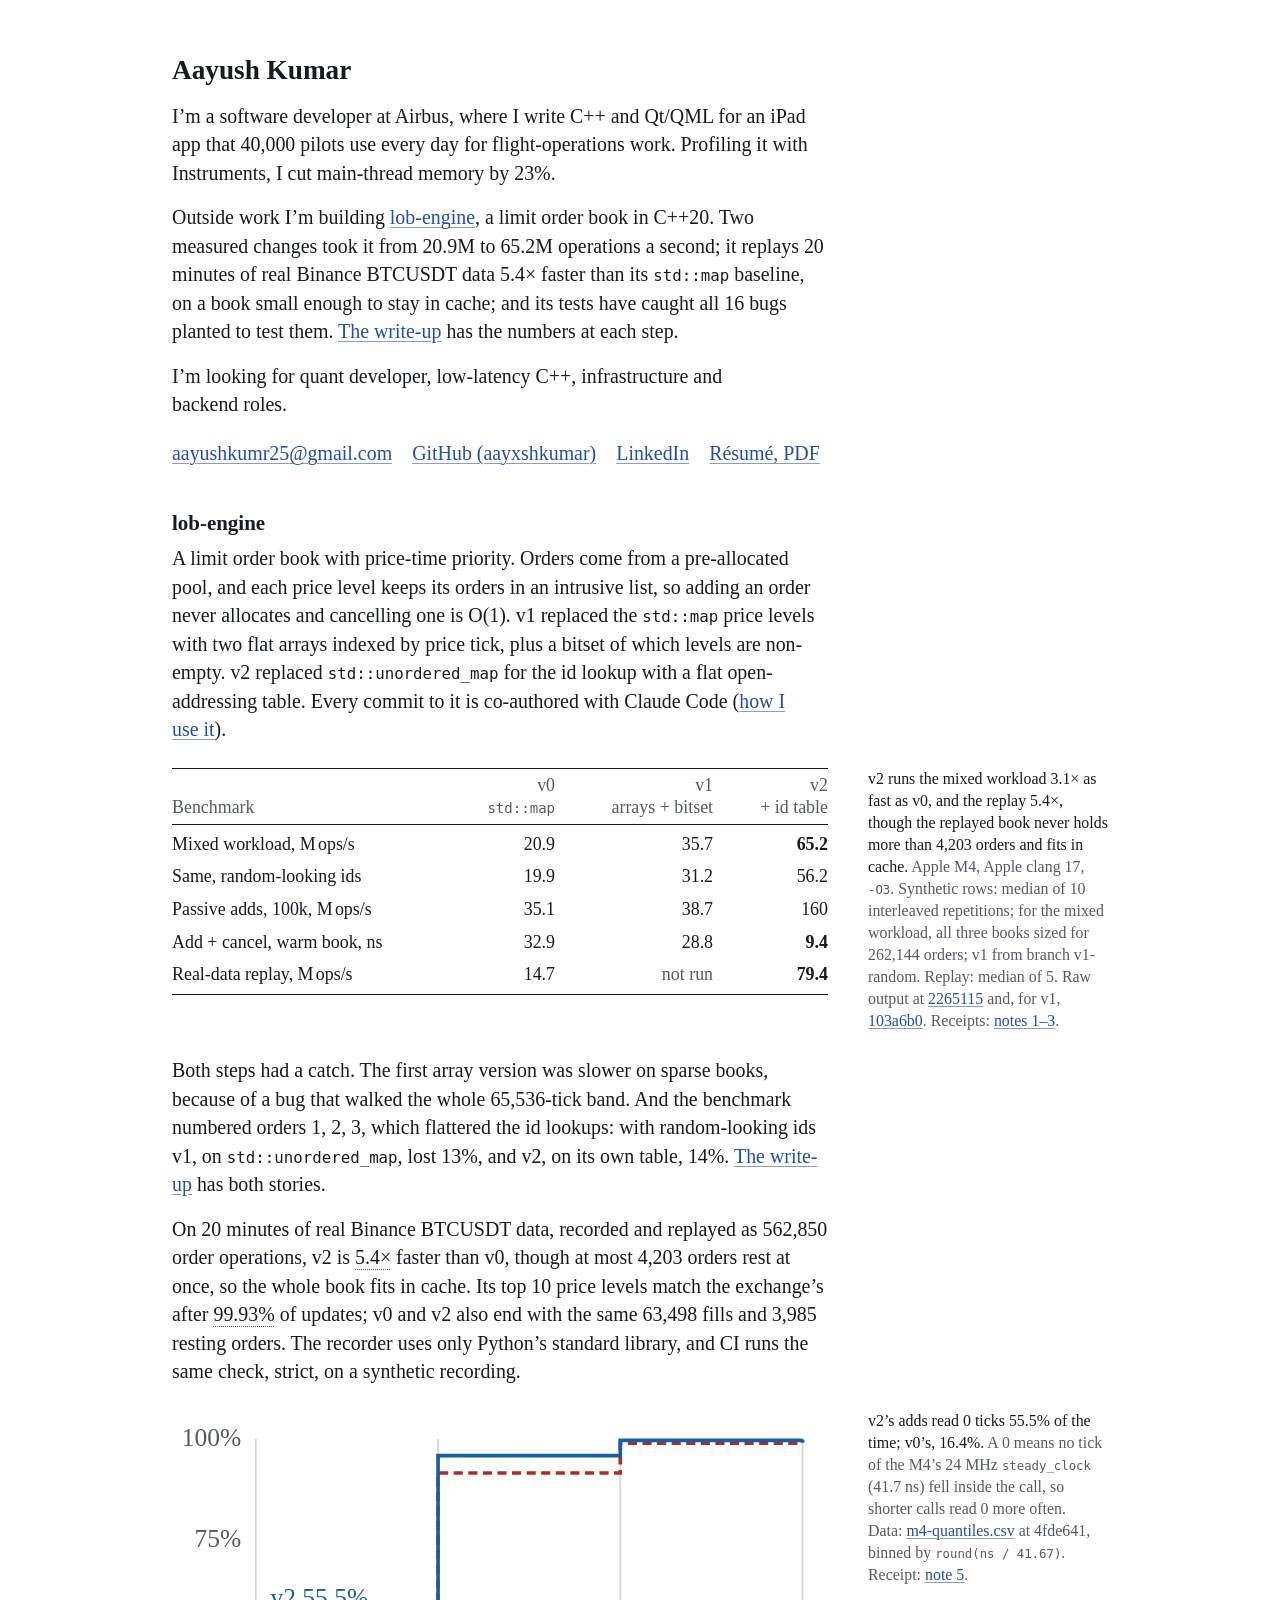
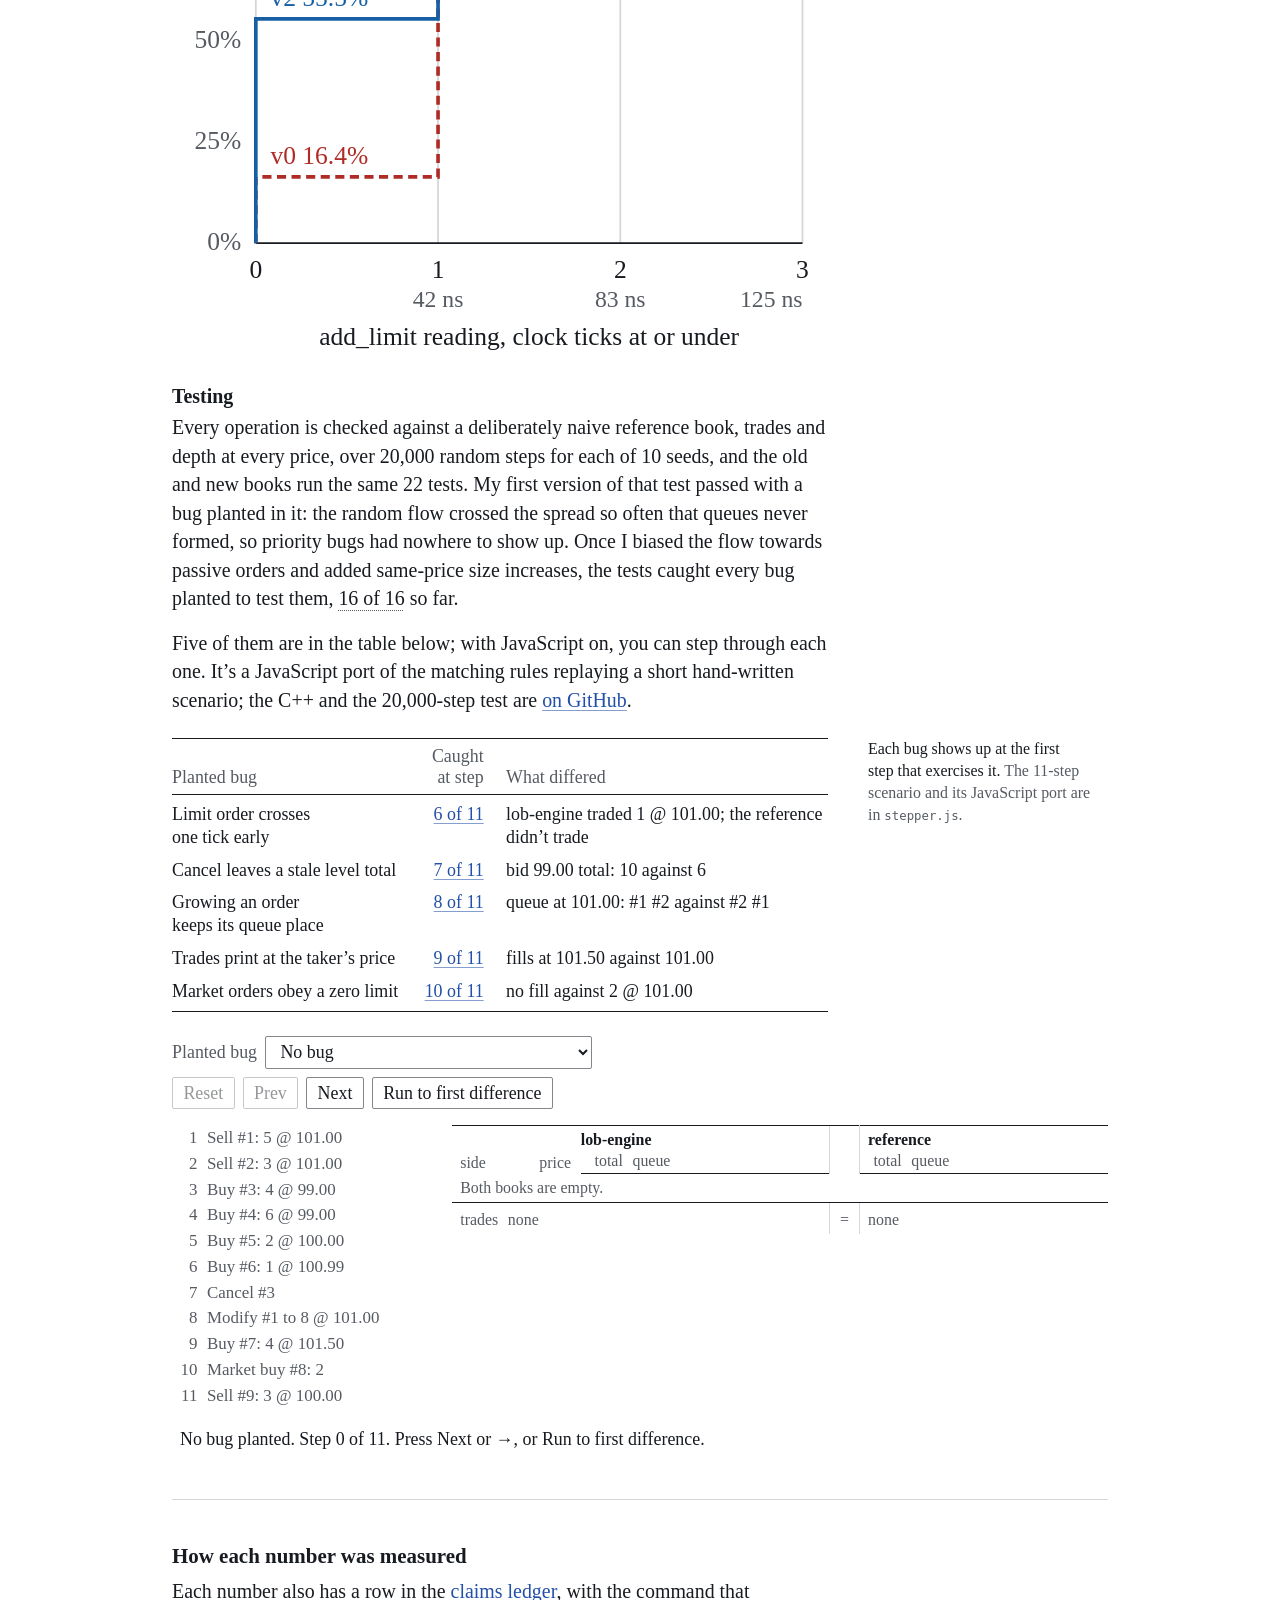
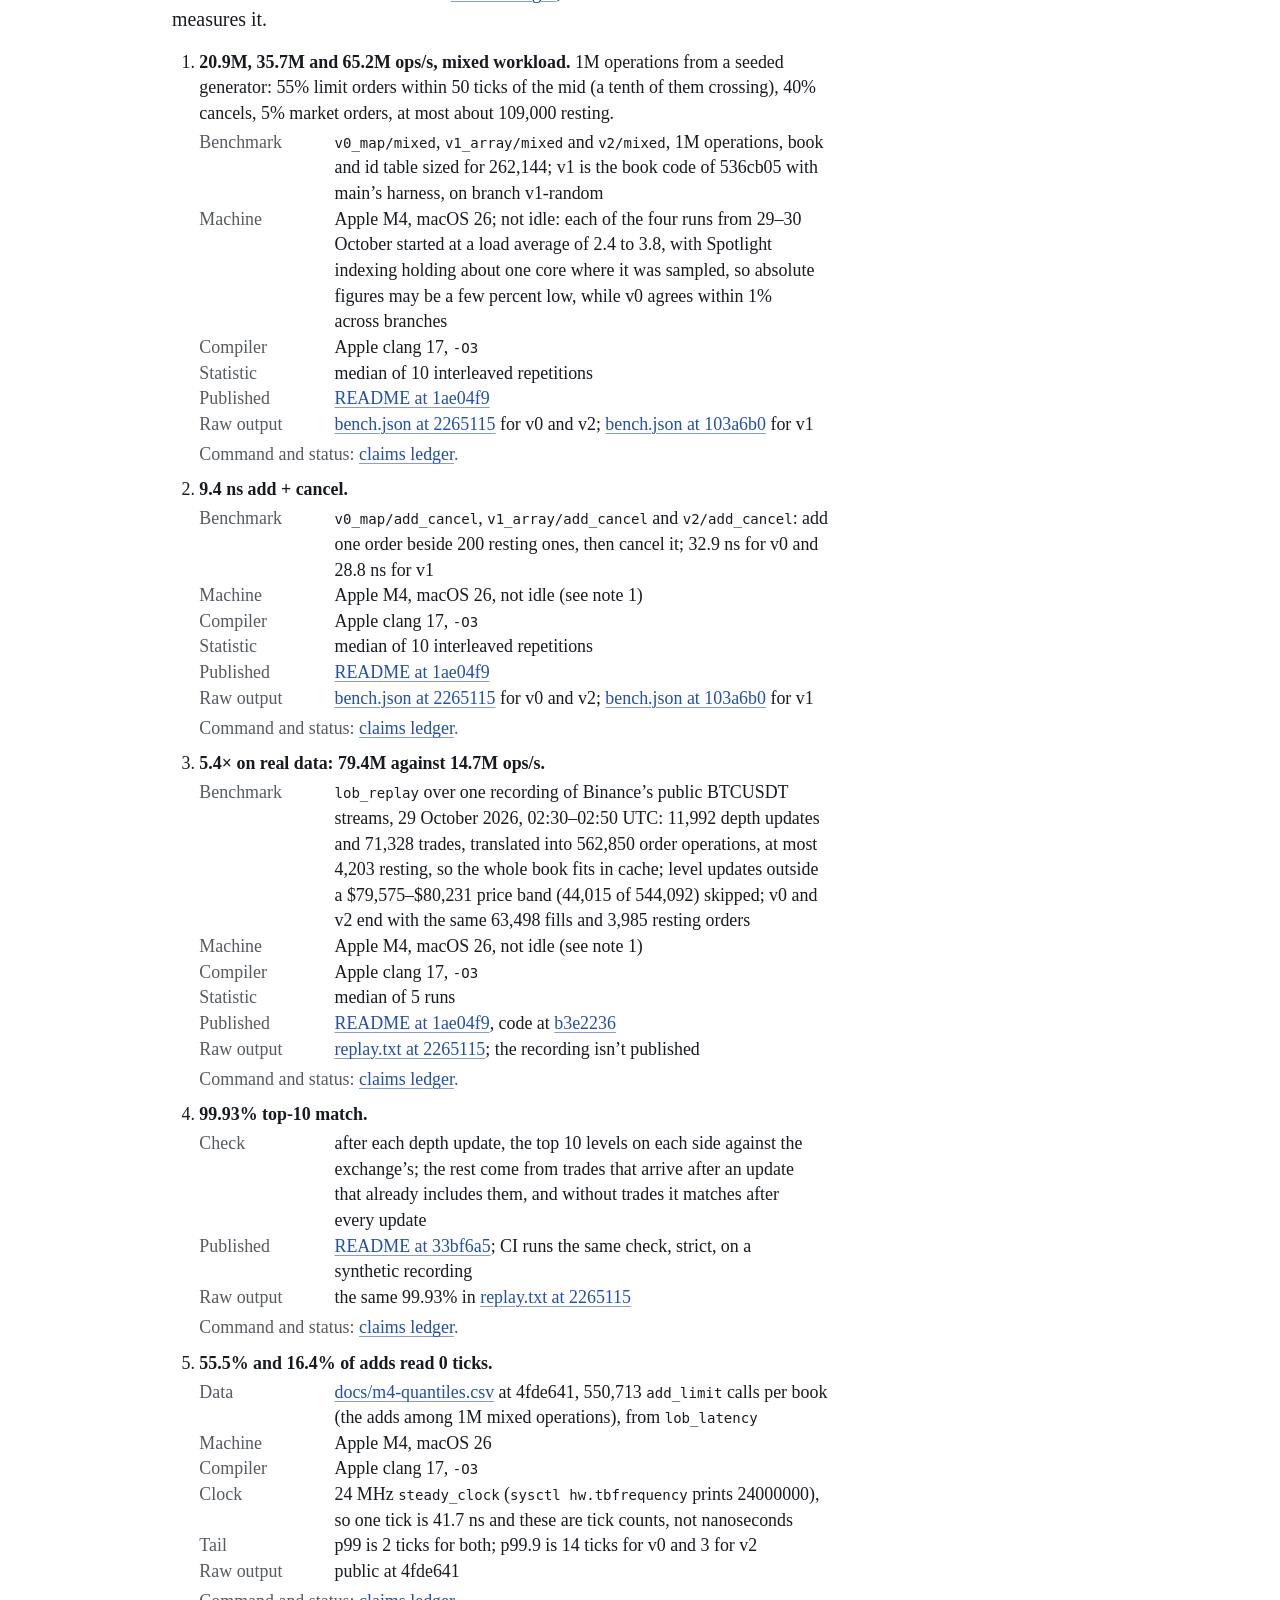
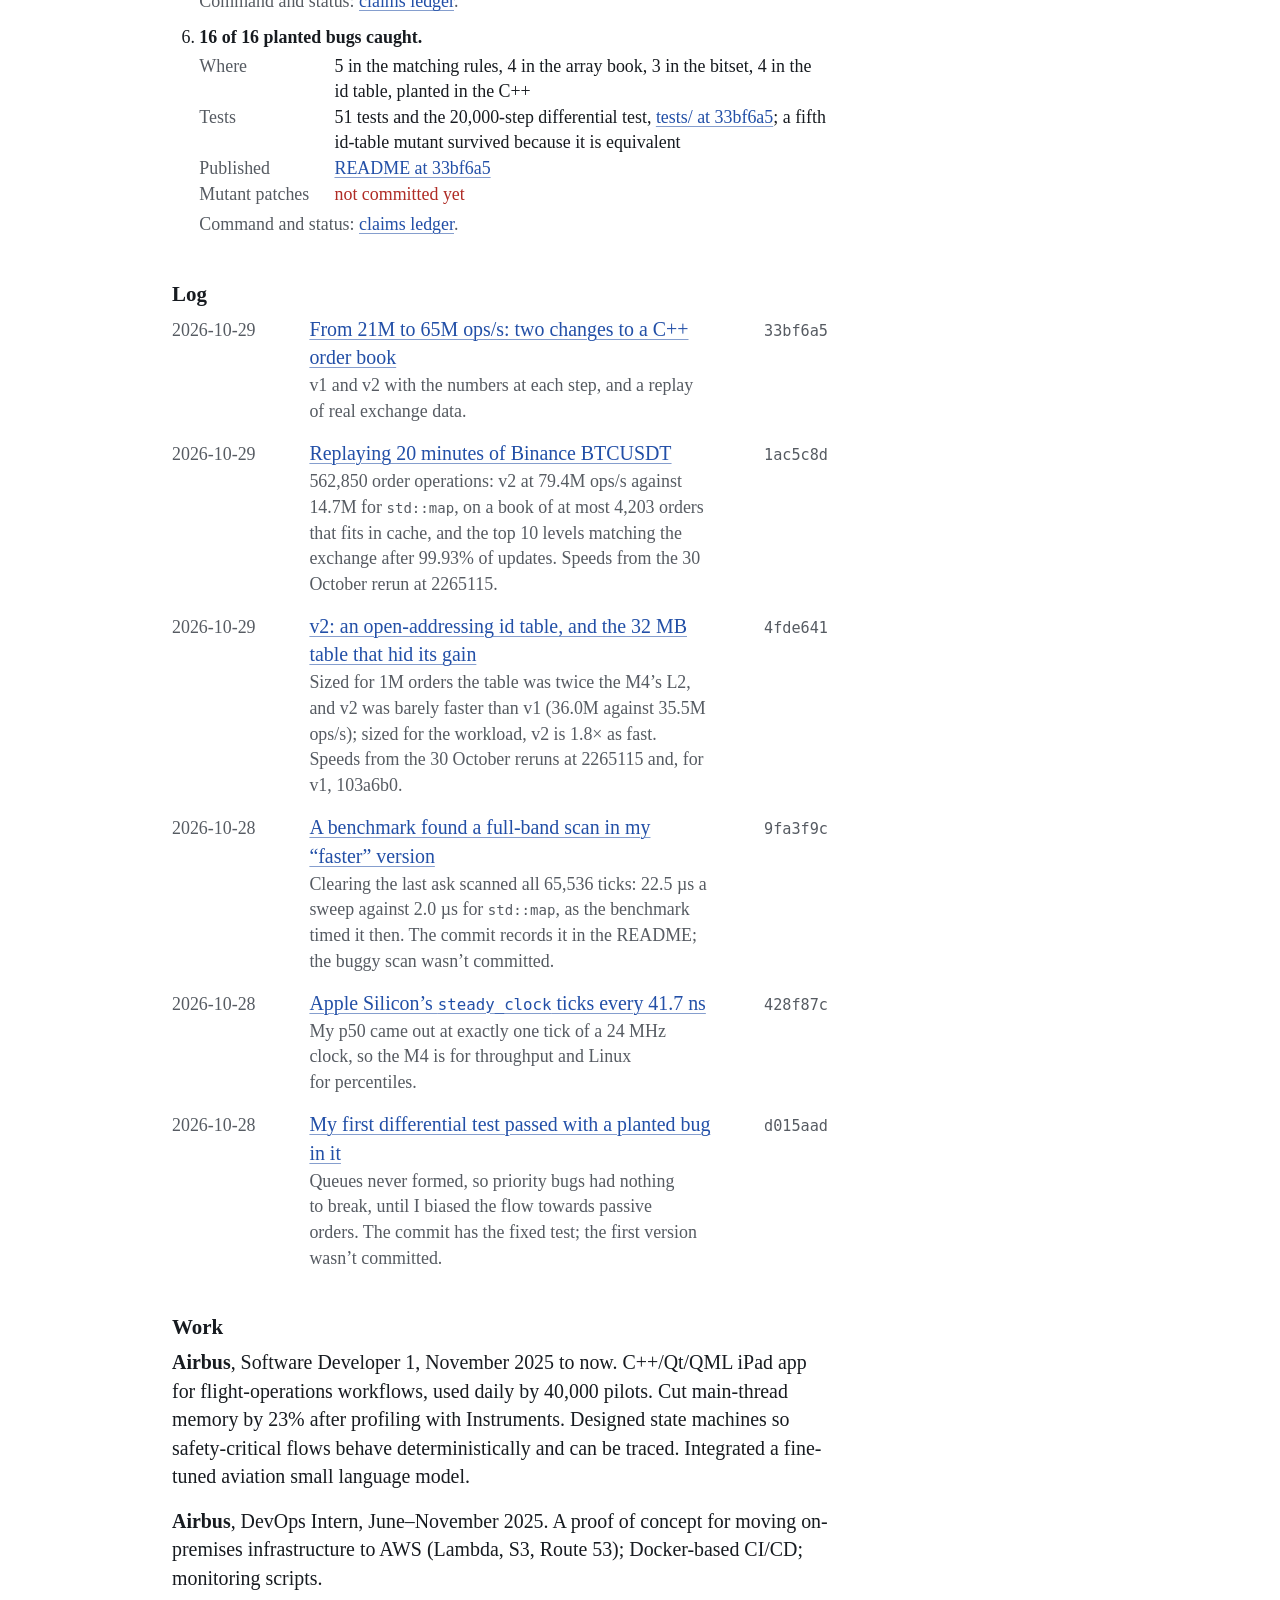
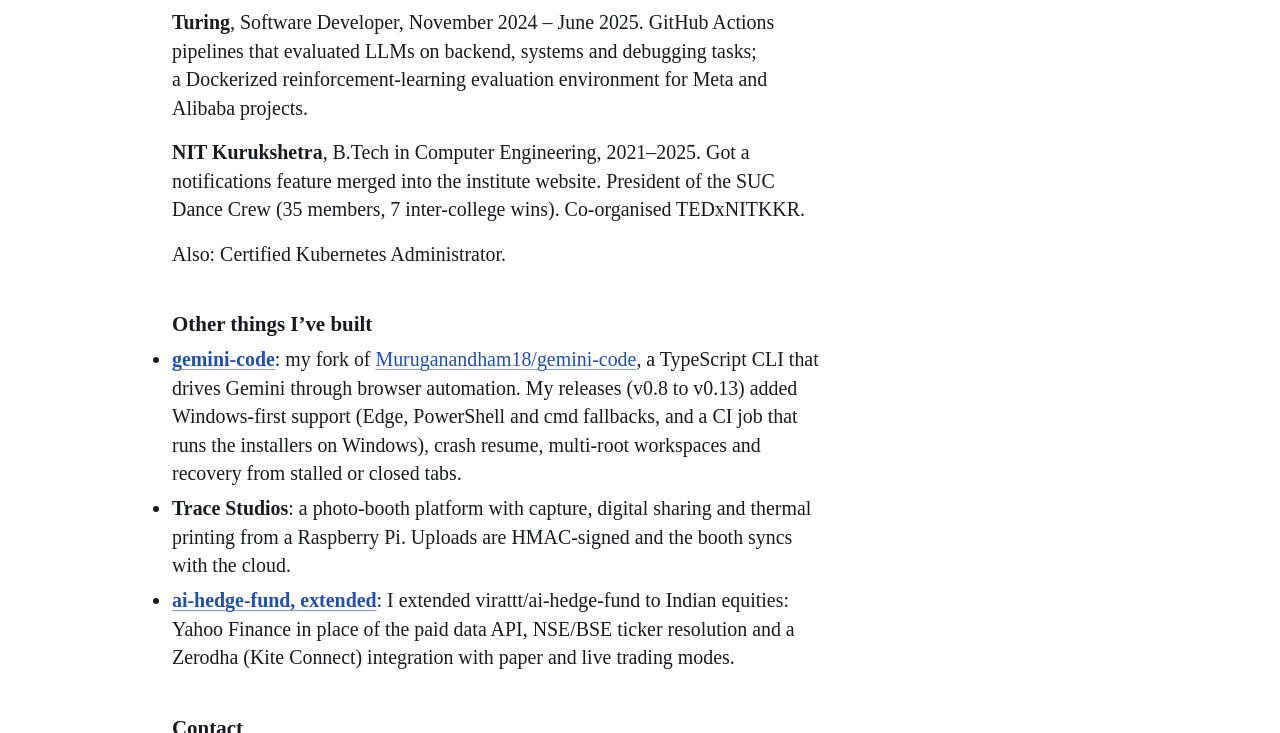
==== commit 229a005a: "Point lob-engine links at the rewritten commits; colophon no longer mentions trailers lob-engine's h" ====
--- a/index.html
+++ b/index.html
@@ -73,16 +73,16 @@
 <tr><th scope="row">Real-data replay, M ops/s</th><td>14.7</td><td class="mut">not run</td><td><strong>79.4</strong></td></tr>
 </tbody>
 </table>
-<p class="cap"><b>v2 runs the mixed workload 3.1× as fast as v0, and the replay 5.4×, though the replayed book never holds more than 4,203 orders and fits in cache.</b> Apple M4, Apple clang 17, <code>-O3</code>. Synthetic rows: median of 10 interleaved repetitions; for the mixed workload, all three books sized for 262,144 orders; v1 from branch v1-random. Replay: median of 5. Raw output at <a href="https://github.com/aayxshkumar/lob-engine/tree/e12cc5d/bench/results/2026-10-30-m4-5cbfc0c">e12cc5d</a> and, for v1, <a href="https://github.com/aayxshkumar/lob-engine/tree/752c2cf/bench/results/2026-10-29-m4-56199b6">752c2cf</a>. Receipts: <a href="#n-mixed">notes 1–3</a>.</p>
+<p class="cap"><b>v2 runs the mixed workload 3.1× as fast as v0, and the replay 5.4×, though the replayed book never holds more than 4,203 orders and fits in cache.</b> Apple M4, Apple clang 17, <code>-O3</code>. Synthetic rows: median of 10 interleaved repetitions; for the mixed workload, all three books sized for 262,144 orders; v1 from branch v1-random. Replay: median of 5. Raw output at <a href="https://github.com/aayxshkumar/lob-engine/tree/2265115/bench/results/2026-10-30-m4-b3e2236">2265115</a> and, for v1, <a href="https://github.com/aayxshkumar/lob-engine/tree/103a6b0/bench/results/2026-10-29-m4-d512779">103a6b0</a>. Receipts: <a href="#n-mixed">notes 1–3</a>.</p>
 </div>
 
 <p>Both steps had a catch. The first array version was slower on sparse books, because of a bug that walked the whole 65,536-tick band. And the benchmark numbered orders 1, 2, 3, which flattered the id lookups: with random-looking ids v1, on <code>std::unordered_map</code>, lost 13%, and v2, on its own table, 14%. <a href="order-book-3x.html">The write-up</a> has both stories.</p>
 
-<p>On 20 minutes of real Binance BTCUSDT data, recorded and replayed as 562,850 order operations, v2 is <button type="button" class="num" popovertarget="m-replay" style="anchor-name: --m-replay">5.4×<span class="vh">, how this was measured</span></button><span id="m-replay" popover class="method" style="position-anchor: --m-replay">79.4M against 14.7M ops/s, each the median of 5 runs of <code>lob_replay</code> over one recording, with the code at 5cbfc0c. The recording isn’t published, and level updates outside a $79,575–$80,231 price band (44,015 of 544,092) are skipped. <a href="#n-replay">Full receipt</a>.<button type="button" class="close" popovertarget="m-replay" popovertargetaction="hide">Close</button></span> faster than v0, though at most 4,203 orders rest at once, so the whole book fits in cache. Its top 10 price levels match the exchange’s after <button type="button" class="num" popovertarget="m-match" style="anchor-name: --m-match">99.93%<span class="vh">, how this was measured</span></button><span id="m-match" popover class="method" style="position-anchor: --m-match">The replay compares the top 10 levels on each side with the exchange’s after each of 11,992 depth updates. Without trades it matches after every one. <a href="#n-match">Full receipt</a>.<button type="button" class="close" popovertarget="m-match" popovertargetaction="hide">Close</button></span> of updates; v0 and v2 also end with the same 63,498 fills and 3,985 resting orders. The recorder uses only Python’s standard library, and CI runs the same check, strict, on a synthetic recording.</p>
+<p>On 20 minutes of real Binance BTCUSDT data, recorded and replayed as 562,850 order operations, v2 is <button type="button" class="num" popovertarget="m-replay" style="anchor-name: --m-replay">5.4×<span class="vh">, how this was measured</span></button><span id="m-replay" popover class="method" style="position-anchor: --m-replay">79.4M against 14.7M ops/s, each the median of 5 runs of <code>lob_replay</code> over one recording, with the code at b3e2236. The recording isn’t published, and level updates outside a $79,575–$80,231 price band (44,015 of 544,092) are skipped. <a href="#n-replay">Full receipt</a>.<button type="button" class="close" popovertarget="m-replay" popovertargetaction="hide">Close</button></span> faster than v0, though at most 4,203 orders rest at once, so the whole book fits in cache. Its top 10 price levels match the exchange’s after <button type="button" class="num" popovertarget="m-match" style="anchor-name: --m-match">99.93%<span class="vh">, how this was measured</span></button><span id="m-match" popover class="method" style="position-anchor: --m-match">The replay compares the top 10 levels on each side with the exchange’s after each of 11,992 depth updates. Without trades it matches after every one. <a href="#n-match">Full receipt</a>.<button type="button" class="close" popovertarget="m-match" popovertargetaction="hide">Close</button></span> of updates; v0 and v2 also end with the same 63,498 fills and 3,985 resting orders. The recorder uses only Python’s standard library, and CI runs the same check, strict, on a synthetic recording.</p>
 
 <figure class="wide withcap" id="latency">
 <picture><source media="(max-width: 600px)" srcset="latency-cdf-add_limit-narrow.svg" width="360" height="300"><img src="latency-cdf-add_limit.svg" alt="Step chart of add_limit latency in clock ticks on an Apple M4. v2 reads 0 ticks for 55.5 percent of adds and v0 for 16.4 percent; at 1 tick v0 reaches 91.6 percent and v2 95.9 percent; both pass 99 percent by 2 ticks." width="720" height="360"></picture>
-<figcaption><b>v2’s adds read 0 ticks 55.5% of the time; v0’s, 16.4%.</b> A 0 means no tick of the M4’s 24 MHz <code>steady_clock</code> (41.7 ns) fell inside the call, so shorter calls read 0 more often. Data: <a href="https://github.com/aayxshkumar/lob-engine/blob/9d18ba6/docs/m4-quantiles.csv">m4-quantiles.csv</a> at 9d18ba6, binned by <code>round(ns / 41.67)</code>. Receipt: <a href="#n-ticks">note 5</a>.</figcaption>
+<figcaption><b>v2’s adds read 0 ticks 55.5% of the time; v0’s, 16.4%.</b> A 0 means no tick of the M4’s 24 MHz <code>steady_clock</code> (41.7 ns) fell inside the call, so shorter calls read 0 more often. Data: <a href="https://github.com/aayxshkumar/lob-engine/blob/4fde641/docs/m4-quantiles.csv">m4-quantiles.csv</a> at 4fde641, binned by <code>round(ns / 41.67)</code>. Receipt: <a href="#n-ticks">note 5</a>.</figcaption>
 </figure>
 
 <h3 id="testing">Testing</h3>
@@ -134,23 +134,23 @@
 
 <p>Each number also has a row in the <a href="claims.html">claims ledger</a>, with the command that measures it.</p>
 <ol class="endnotes">
-<li id="n-mixed"><b>20.9M, 35.7M and 65.2M ops/s, mixed workload.</b> 1M operations from a seeded generator: 55% limit orders within 50 ticks of the mid (a tenth of them crossing), 40% cancels, 5% market orders, at most about 109,000 resting.<dl class="rcpt"><dt>Benchmark</dt><dd><code>v0_map/mixed</code>, <code>v1_array/mixed</code> and <code>v2/mixed</code>, 1M operations, book and id table sized for 262,144; v1 is the book code of ffe9956 with main’s harness, on branch v1-random</dd><dt>Machine</dt><dd>Apple M4, macOS 26; not idle: each of the four runs from 29–30 October started at a load average of 2.4 to 3.8, with Spotlight indexing holding about one core where it was sampled, so absolute figures may be a few percent low, while v0 agrees within 1% across branches</dd><dt>Compiler</dt><dd>Apple clang 17, <code>-O3</code></dd><dt>Statistic</dt><dd>median of 10 interleaved repetitions</dd><dt>Published</dt><dd><a href="https://github.com/aayxshkumar/lob-engine/blob/ef0c364/README.md">README at ef0c364</a></dd><dt>Raw output</dt><dd><a href="https://github.com/aayxshkumar/lob-engine/blob/e12cc5d/bench/results/2026-10-30-m4-5cbfc0c/bench.json">bench.json at e12cc5d</a> for v0 and v2; <a href="https://github.com/aayxshkumar/lob-engine/blob/752c2cf/bench/results/2026-10-29-m4-56199b6/bench.json">bench.json at 752c2cf</a> for v1</dd></dl><p class="more">Command and status: <a href="claims.html#c-mixed">claims ledger</a>.</p></li>
-<li id="n-addcancel"><b>9.4 ns add + cancel.</b><dl class="rcpt"><dt>Benchmark</dt><dd><code>v0_map/add_cancel</code>, <code>v1_array/add_cancel</code> and <code>v2/add_cancel</code>: add one order beside 200 resting ones, then cancel it; 32.9 ns for v0 and 28.8 ns for v1</dd><dt>Machine</dt><dd>Apple M4, macOS 26, not idle (see note 1)</dd><dt>Compiler</dt><dd>Apple clang 17, <code>-O3</code></dd><dt>Statistic</dt><dd>median of 10 interleaved repetitions</dd><dt>Published</dt><dd><a href="https://github.com/aayxshkumar/lob-engine/blob/ef0c364/README.md">README at ef0c364</a></dd><dt>Raw output</dt><dd><a href="https://github.com/aayxshkumar/lob-engine/blob/e12cc5d/bench/results/2026-10-30-m4-5cbfc0c/bench.json">bench.json at e12cc5d</a> for v0 and v2; <a href="https://github.com/aayxshkumar/lob-engine/blob/752c2cf/bench/results/2026-10-29-m4-56199b6/bench.json">bench.json at 752c2cf</a> for v1</dd></dl><p class="more">Command and status: <a href="claims.html#c-addcancel">claims ledger</a>.</p></li>
-<li id="n-replay"><b>5.4× on real data: 79.4M against 14.7M ops/s.</b><dl class="rcpt"><dt>Benchmark</dt><dd><code>lob_replay</code> over one recording of Binance’s public BTCUSDT streams, 29 October 2026, 02:30–02:50 UTC: 11,992 depth updates and 71,328 trades, translated into 562,850 order operations, at most 4,203 resting, so the whole book fits in cache; level updates outside a $79,575–$80,231 price band (44,015 of 544,092) skipped; v0 and v2 end with the same 63,498 fills and 3,985 resting orders</dd><dt>Machine</dt><dd>Apple M4, macOS 26, not idle (see note 1)</dd><dt>Compiler</dt><dd>Apple clang 17, <code>-O3</code></dd><dt>Statistic</dt><dd>median of 5 runs</dd><dt>Published</dt><dd><a href="https://github.com/aayxshkumar/lob-engine/blob/ef0c364/README.md">README at ef0c364</a>, code at <a href="https://github.com/aayxshkumar/lob-engine/tree/5cbfc0c">5cbfc0c</a></dd><dt>Raw output</dt><dd><a href="https://github.com/aayxshkumar/lob-engine/blob/e12cc5d/bench/results/2026-10-30-m4-5cbfc0c/replay.txt">replay.txt at e12cc5d</a>; the recording isn’t published</dd></dl><p class="more">Command and status: <a href="claims.html#c-replay">claims ledger</a>.</p></li>
-<li id="n-match"><b>99.93% top-10 match.</b><dl class="rcpt"><dt>Check</dt><dd>after each depth update, the top 10 levels on each side against the exchange’s; the rest come from trades that arrive after an update that already includes them, and without trades it matches after every update</dd><dt>Published</dt><dd><a href="https://github.com/aayxshkumar/lob-engine/blob/2178cef/README.md">README at 2178cef</a>; CI runs the same check, strict, on a synthetic recording</dd><dt>Raw output</dt><dd>the same 99.93% in <a href="https://github.com/aayxshkumar/lob-engine/blob/e12cc5d/bench/results/2026-10-30-m4-5cbfc0c/replay.txt">replay.txt at e12cc5d</a></dd></dl><p class="more">Command and status: <a href="claims.html#c-match">claims ledger</a>.</p></li>
-<li id="n-ticks"><b>55.5% and 16.4% of adds read 0 ticks.</b><dl class="rcpt"><dt>Data</dt><dd><a href="https://github.com/aayxshkumar/lob-engine/blob/9d18ba6/docs/m4-quantiles.csv">docs/m4-quantiles.csv</a> at 9d18ba6, 550,713 <code>add_limit</code> calls per book (the adds among 1M mixed operations), from <code>lob_latency</code></dd><dt>Machine</dt><dd>Apple M4, macOS 26</dd><dt>Compiler</dt><dd>Apple clang 17, <code>-O3</code></dd><dt>Clock</dt><dd>24 MHz <code>steady_clock</code> (<code>sysctl hw.tbfrequency</code> prints 24000000), so one tick is 41.7 ns and these are tick counts, not nanoseconds</dd><dt>Tail</dt><dd>p99 is 2 ticks for both; p99.9 is 14 ticks for v0 and 3 for v2</dd><dt>Raw output</dt><dd>public at 9d18ba6</dd></dl><p class="more">Command and status: <a href="claims.html#c-ticks">claims ledger</a>.</p></li>
-<li id="n-bugs"><b>16 of 16 planted bugs caught.</b><dl class="rcpt"><dt>Where</dt><dd>5 in the matching rules, 4 in the array book, 3 in the bitset, 4 in the id table, planted in the C++</dd><dt>Tests</dt><dd>51 tests and the 20,000-step differential test, <a href="https://github.com/aayxshkumar/lob-engine/tree/2178cef/tests">tests/ at 2178cef</a>; a fifth id-table mutant survived because it is equivalent</dd><dt>Published</dt><dd><a href="https://github.com/aayxshkumar/lob-engine/blob/2178cef/README.md">README at 2178cef</a></dd><dt>Mutant patches</dt><dd><span class="missing">not committed yet</span></dd></dl><p class="more">Command and status: <a href="claims.html#c-bugs">claims ledger</a>.</p></li>
+<li id="n-mixed"><b>20.9M, 35.7M and 65.2M ops/s, mixed workload.</b> 1M operations from a seeded generator: 55% limit orders within 50 ticks of the mid (a tenth of them crossing), 40% cancels, 5% market orders, at most about 109,000 resting.<dl class="rcpt"><dt>Benchmark</dt><dd><code>v0_map/mixed</code>, <code>v1_array/mixed</code> and <code>v2/mixed</code>, 1M operations, book and id table sized for 262,144; v1 is the book code of 536cb05 with main’s harness, on branch v1-random</dd><dt>Machine</dt><dd>Apple M4, macOS 26; not idle: each of the four runs from 29–30 October started at a load average of 2.4 to 3.8, with Spotlight indexing holding about one core where it was sampled, so absolute figures may be a few percent low, while v0 agrees within 1% across branches</dd><dt>Compiler</dt><dd>Apple clang 17, <code>-O3</code></dd><dt>Statistic</dt><dd>median of 10 interleaved repetitions</dd><dt>Published</dt><dd><a href="https://github.com/aayxshkumar/lob-engine/blob/1ae04f9/README.md">README at 1ae04f9</a></dd><dt>Raw output</dt><dd><a href="https://github.com/aayxshkumar/lob-engine/blob/2265115/bench/results/2026-10-30-m4-b3e2236/bench.json">bench.json at 2265115</a> for v0 and v2; <a href="https://github.com/aayxshkumar/lob-engine/blob/103a6b0/bench/results/2026-10-29-m4-d512779/bench.json">bench.json at 103a6b0</a> for v1</dd></dl><p class="more">Command and status: <a href="claims.html#c-mixed">claims ledger</a>.</p></li>
+<li id="n-addcancel"><b>9.4 ns add + cancel.</b><dl class="rcpt"><dt>Benchmark</dt><dd><code>v0_map/add_cancel</code>, <code>v1_array/add_cancel</code> and <code>v2/add_cancel</code>: add one order beside 200 resting ones, then cancel it; 32.9 ns for v0 and 28.8 ns for v1</dd><dt>Machine</dt><dd>Apple M4, macOS 26, not idle (see note 1)</dd><dt>Compiler</dt><dd>Apple clang 17, <code>-O3</code></dd><dt>Statistic</dt><dd>median of 10 interleaved repetitions</dd><dt>Published</dt><dd><a href="https://github.com/aayxshkumar/lob-engine/blob/1ae04f9/README.md">README at 1ae04f9</a></dd><dt>Raw output</dt><dd><a href="https://github.com/aayxshkumar/lob-engine/blob/2265115/bench/results/2026-10-30-m4-b3e2236/bench.json">bench.json at 2265115</a> for v0 and v2; <a href="https://github.com/aayxshkumar/lob-engine/blob/103a6b0/bench/results/2026-10-29-m4-d512779/bench.json">bench.json at 103a6b0</a> for v1</dd></dl><p class="more">Command and status: <a href="claims.html#c-addcancel">claims ledger</a>.</p></li>
+<li id="n-replay"><b>5.4× on real data: 79.4M against 14.7M ops/s.</b><dl class="rcpt"><dt>Benchmark</dt><dd><code>lob_replay</code> over one recording of Binance’s public BTCUSDT streams, 29 October 2026, 02:30–02:50 UTC: 11,992 depth updates and 71,328 trades, translated into 562,850 order operations, at most 4,203 resting, so the whole book fits in cache; level updates outside a $79,575–$80,231 price band (44,015 of 544,092) skipped; v0 and v2 end with the same 63,498 fills and 3,985 resting orders</dd><dt>Machine</dt><dd>Apple M4, macOS 26, not idle (see note 1)</dd><dt>Compiler</dt><dd>Apple clang 17, <code>-O3</code></dd><dt>Statistic</dt><dd>median of 5 runs</dd><dt>Published</dt><dd><a href="https://github.com/aayxshkumar/lob-engine/blob/1ae04f9/README.md">README at 1ae04f9</a>, code at <a href="https://github.com/aayxshkumar/lob-engine/tree/b3e2236">b3e2236</a></dd><dt>Raw output</dt><dd><a href="https://github.com/aayxshkumar/lob-engine/blob/2265115/bench/results/2026-10-30-m4-b3e2236/replay.txt">replay.txt at 2265115</a>; the recording isn’t published</dd></dl><p class="more">Command and status: <a href="claims.html#c-replay">claims ledger</a>.</p></li>
+<li id="n-match"><b>99.93% top-10 match.</b><dl class="rcpt"><dt>Check</dt><dd>after each depth update, the top 10 levels on each side against the exchange’s; the rest come from trades that arrive after an update that already includes them, and without trades it matches after every update</dd><dt>Published</dt><dd><a href="https://github.com/aayxshkumar/lob-engine/blob/33bf6a5/README.md">README at 33bf6a5</a>; CI runs the same check, strict, on a synthetic recording</dd><dt>Raw output</dt><dd>the same 99.93% in <a href="https://github.com/aayxshkumar/lob-engine/blob/2265115/bench/results/2026-10-30-m4-b3e2236/replay.txt">replay.txt at 2265115</a></dd></dl><p class="more">Command and status: <a href="claims.html#c-match">claims ledger</a>.</p></li>
+<li id="n-ticks"><b>55.5% and 16.4% of adds read 0 ticks.</b><dl class="rcpt"><dt>Data</dt><dd><a href="https://github.com/aayxshkumar/lob-engine/blob/4fde641/docs/m4-quantiles.csv">docs/m4-quantiles.csv</a> at 4fde641, 550,713 <code>add_limit</code> calls per book (the adds among 1M mixed operations), from <code>lob_latency</code></dd><dt>Machine</dt><dd>Apple M4, macOS 26</dd><dt>Compiler</dt><dd>Apple clang 17, <code>-O3</code></dd><dt>Clock</dt><dd>24 MHz <code>steady_clock</code> (<code>sysctl hw.tbfrequency</code> prints 24000000), so one tick is 41.7 ns and these are tick counts, not nanoseconds</dd><dt>Tail</dt><dd>p99 is 2 ticks for both; p99.9 is 14 ticks for v0 and 3 for v2</dd><dt>Raw output</dt><dd>public at 4fde641</dd></dl><p class="more">Command and status: <a href="claims.html#c-ticks">claims ledger</a>.</p></li>
+<li id="n-bugs"><b>16 of 16 planted bugs caught.</b><dl class="rcpt"><dt>Where</dt><dd>5 in the matching rules, 4 in the array book, 3 in the bitset, 4 in the id table, planted in the C++</dd><dt>Tests</dt><dd>51 tests and the 20,000-step differential test, <a href="https://github.com/aayxshkumar/lob-engine/tree/33bf6a5/tests">tests/ at 33bf6a5</a>; a fifth id-table mutant survived because it is equivalent</dd><dt>Published</dt><dd><a href="https://github.com/aayxshkumar/lob-engine/blob/33bf6a5/README.md">README at 33bf6a5</a></dd><dt>Mutant patches</dt><dd><span class="missing">not committed yet</span></dd></dl><p class="more">Command and status: <a href="claims.html#c-bugs">claims ledger</a>.</p></li>
 </ol>
 
 <h2 id="log"><a href="#log">Log</a></h2>
 
 <ol class="log">
-<li id="order-book-3x"><a class="d" href="#order-book-3x"><time datetime="2026-10-29">2026-10-29</time></a><a href="order-book-3x.html">From 21M to 65M ops/s: two changes to a C++ order book</a><a class="sha" href="https://github.com/aayxshkumar/lob-engine/commit/2178cef"><span class="vh">Commit </span>2178cef</a><p>v1 and v2 with the numbers at each step, and a replay of real exchange data.</p></li>
-<li id="real-data"><a class="d" href="#real-data"><time datetime="2026-10-29">2026-10-29</time></a><a href="order-book-3x.html#real-data">Replaying 20 minutes of Binance BTCUSDT</a><a class="sha" href="https://github.com/aayxshkumar/lob-engine/commit/9014c87"><span class="vh">Commit </span>9014c87</a><p>562,850 order operations: v2 at 79.4M ops/s against 14.7M for <code>std::map</code>, on a book of at most 4,203 orders that fits in cache, and the top 10 levels matching the exchange after 99.93% of updates. Speeds from the 30 October rerun at e12cc5d.</p></li>
-<li id="id-table"><a class="d" href="#id-table"><time datetime="2026-10-29">2026-10-29</time></a><a href="order-book-3x.html#v2">v2: an open-addressing id table, and the 32 MB table that hid its gain</a><a class="sha" href="https://github.com/aayxshkumar/lob-engine/commit/9d18ba6"><span class="vh">Commit </span>9d18ba6</a><p>Sized for 1M orders the table was twice the M4’s L2, and v2 was barely faster than v1 (36.0M against 35.5M ops/s); sized for the workload, v2 is 1.8× as fast. Speeds from the 30 October reruns at e12cc5d and, for v1, 752c2cf.</p></li>
-<li id="full-band-scan"><a class="d" href="#full-band-scan"><time datetime="2026-10-28">2026-10-28</time></a><a href="order-book-3x.html#v1">A benchmark found a full-band scan in my “faster” version</a><a class="sha" href="https://github.com/aayxshkumar/lob-engine/commit/0f928f8"><span class="vh">Commit </span>0f928f8</a><p>Clearing the last ask scanned all 65,536 ticks: 22.5 µs a sweep against 2.0 µs for <code>std::map</code>, as the benchmark timed it then. The commit records it in the README; the buggy scan wasn’t committed.</p></li>
-<li id="steady-clock"><a class="d" href="#steady-clock"><time datetime="2026-10-28">2026-10-28</time></a><a href="order-book-3x.html#limits">Apple Silicon’s <code>steady_clock</code> ticks every 41.7 ns</a><a class="sha" href="https://github.com/aayxshkumar/lob-engine/commit/f204204"><span class="vh">Commit </span>f204204</a><p>My p50 came out at exactly one tick of a 24 MHz clock, so the M4 is for throughput and Linux for percentiles.</p></li>
-<li id="first-differential-test"><a class="d" href="#first-differential-test"><time datetime="2026-10-28">2026-10-28</time></a><a href="order-book-3x.html#v0">My first differential test passed with a planted bug in it</a><a class="sha" href="https://github.com/aayxshkumar/lob-engine/commit/db5f9c4"><span class="vh">Commit </span>db5f9c4</a><p>Queues never formed, so priority bugs had nothing to break, until I biased the flow towards passive orders. The commit has the fixed test; the first version wasn’t committed.</p></li>
+<li id="order-book-3x"><a class="d" href="#order-book-3x"><time datetime="2026-10-29">2026-10-29</time></a><a href="order-book-3x.html">From 21M to 65M ops/s: two changes to a C++ order book</a><a class="sha" href="https://github.com/aayxshkumar/lob-engine/commit/33bf6a5"><span class="vh">Commit </span>33bf6a5</a><p>v1 and v2 with the numbers at each step, and a replay of real exchange data.</p></li>
+<li id="real-data"><a class="d" href="#real-data"><time datetime="2026-10-29">2026-10-29</time></a><a href="order-book-3x.html#real-data">Replaying 20 minutes of Binance BTCUSDT</a><a class="sha" href="https://github.com/aayxshkumar/lob-engine/commit/1ac5c8d"><span class="vh">Commit </span>1ac5c8d</a><p>562,850 order operations: v2 at 79.4M ops/s against 14.7M for <code>std::map</code>, on a book of at most 4,203 orders that fits in cache, and the top 10 levels matching the exchange after 99.93% of updates. Speeds from the 30 October rerun at 2265115.</p></li>
+<li id="id-table"><a class="d" href="#id-table"><time datetime="2026-10-29">2026-10-29</time></a><a href="order-book-3x.html#v2">v2: an open-addressing id table, and the 32 MB table that hid its gain</a><a class="sha" href="https://github.com/aayxshkumar/lob-engine/commit/4fde641"><span class="vh">Commit </span>4fde641</a><p>Sized for 1M orders the table was twice the M4’s L2, and v2 was barely faster than v1 (36.0M against 35.5M ops/s); sized for the workload, v2 is 1.8× as fast. Speeds from the 30 October reruns at 2265115 and, for v1, 103a6b0.</p></li>
+<li id="full-band-scan"><a class="d" href="#full-band-scan"><time datetime="2026-10-28">2026-10-28</time></a><a href="order-book-3x.html#v1">A benchmark found a full-band scan in my “faster” version</a><a class="sha" href="https://github.com/aayxshkumar/lob-engine/commit/9fa3f9c"><span class="vh">Commit </span>9fa3f9c</a><p>Clearing the last ask scanned all 65,536 ticks: 22.5 µs a sweep against 2.0 µs for <code>std::map</code>, as the benchmark timed it then. The commit records it in the README; the buggy scan wasn’t committed.</p></li>
+<li id="steady-clock"><a class="d" href="#steady-clock"><time datetime="2026-10-28">2026-10-28</time></a><a href="order-book-3x.html#limits">Apple Silicon’s <code>steady_clock</code> ticks every 41.7 ns</a><a class="sha" href="https://github.com/aayxshkumar/lob-engine/commit/428f87c"><span class="vh">Commit </span>428f87c</a><p>My p50 came out at exactly one tick of a 24 MHz clock, so the M4 is for throughput and Linux for percentiles.</p></li>
+<li id="first-differential-test"><a class="d" href="#first-differential-test"><time datetime="2026-10-28">2026-10-28</time></a><a href="order-book-3x.html#v0">My first differential test passed with a planted bug in it</a><a class="sha" href="https://github.com/aayxshkumar/lob-engine/commit/d015aad"><span class="vh">Commit </span>d015aad</a><p>Queues never formed, so priority bugs had nothing to break, until I biased the flow towards passive orders. The commit has the fixed test; the first version wasn’t committed.</p></li>
 </ol>
 
 <h2 id="work"><a href="#work">Work</a></h2>
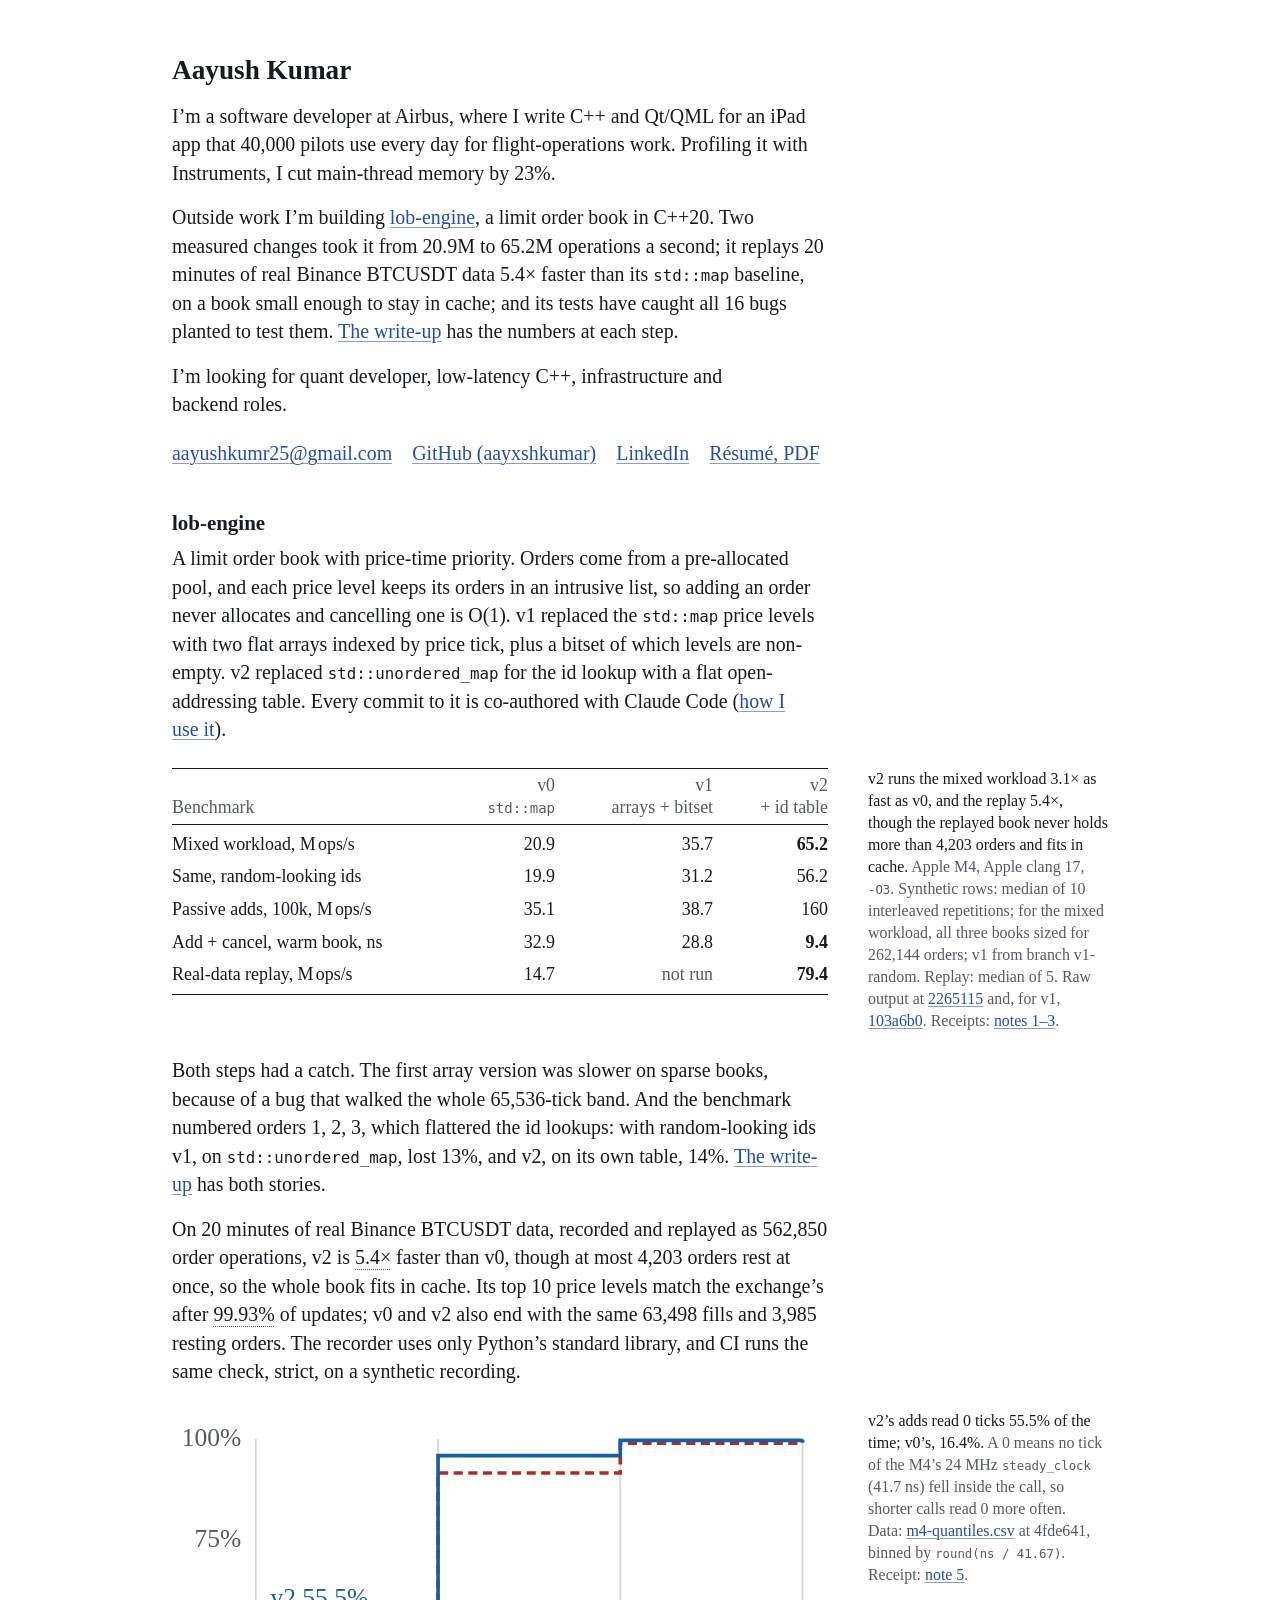
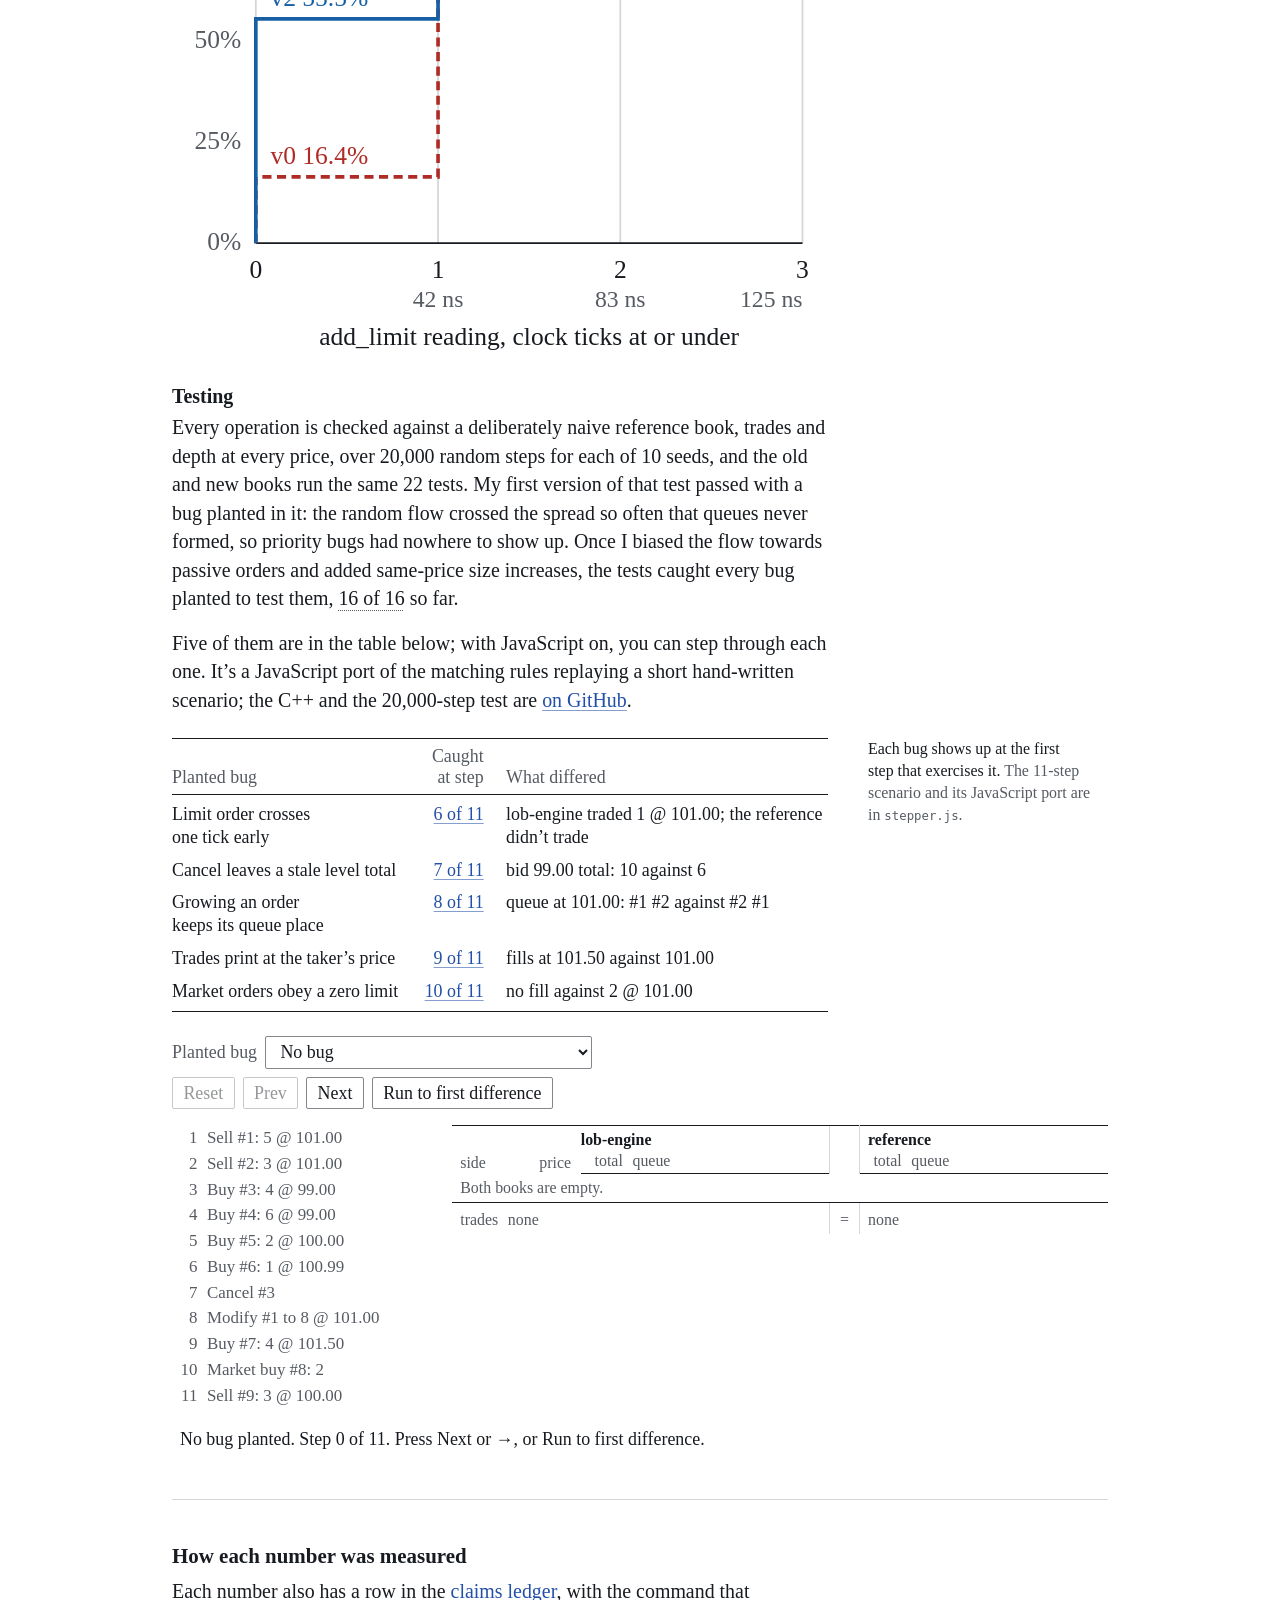
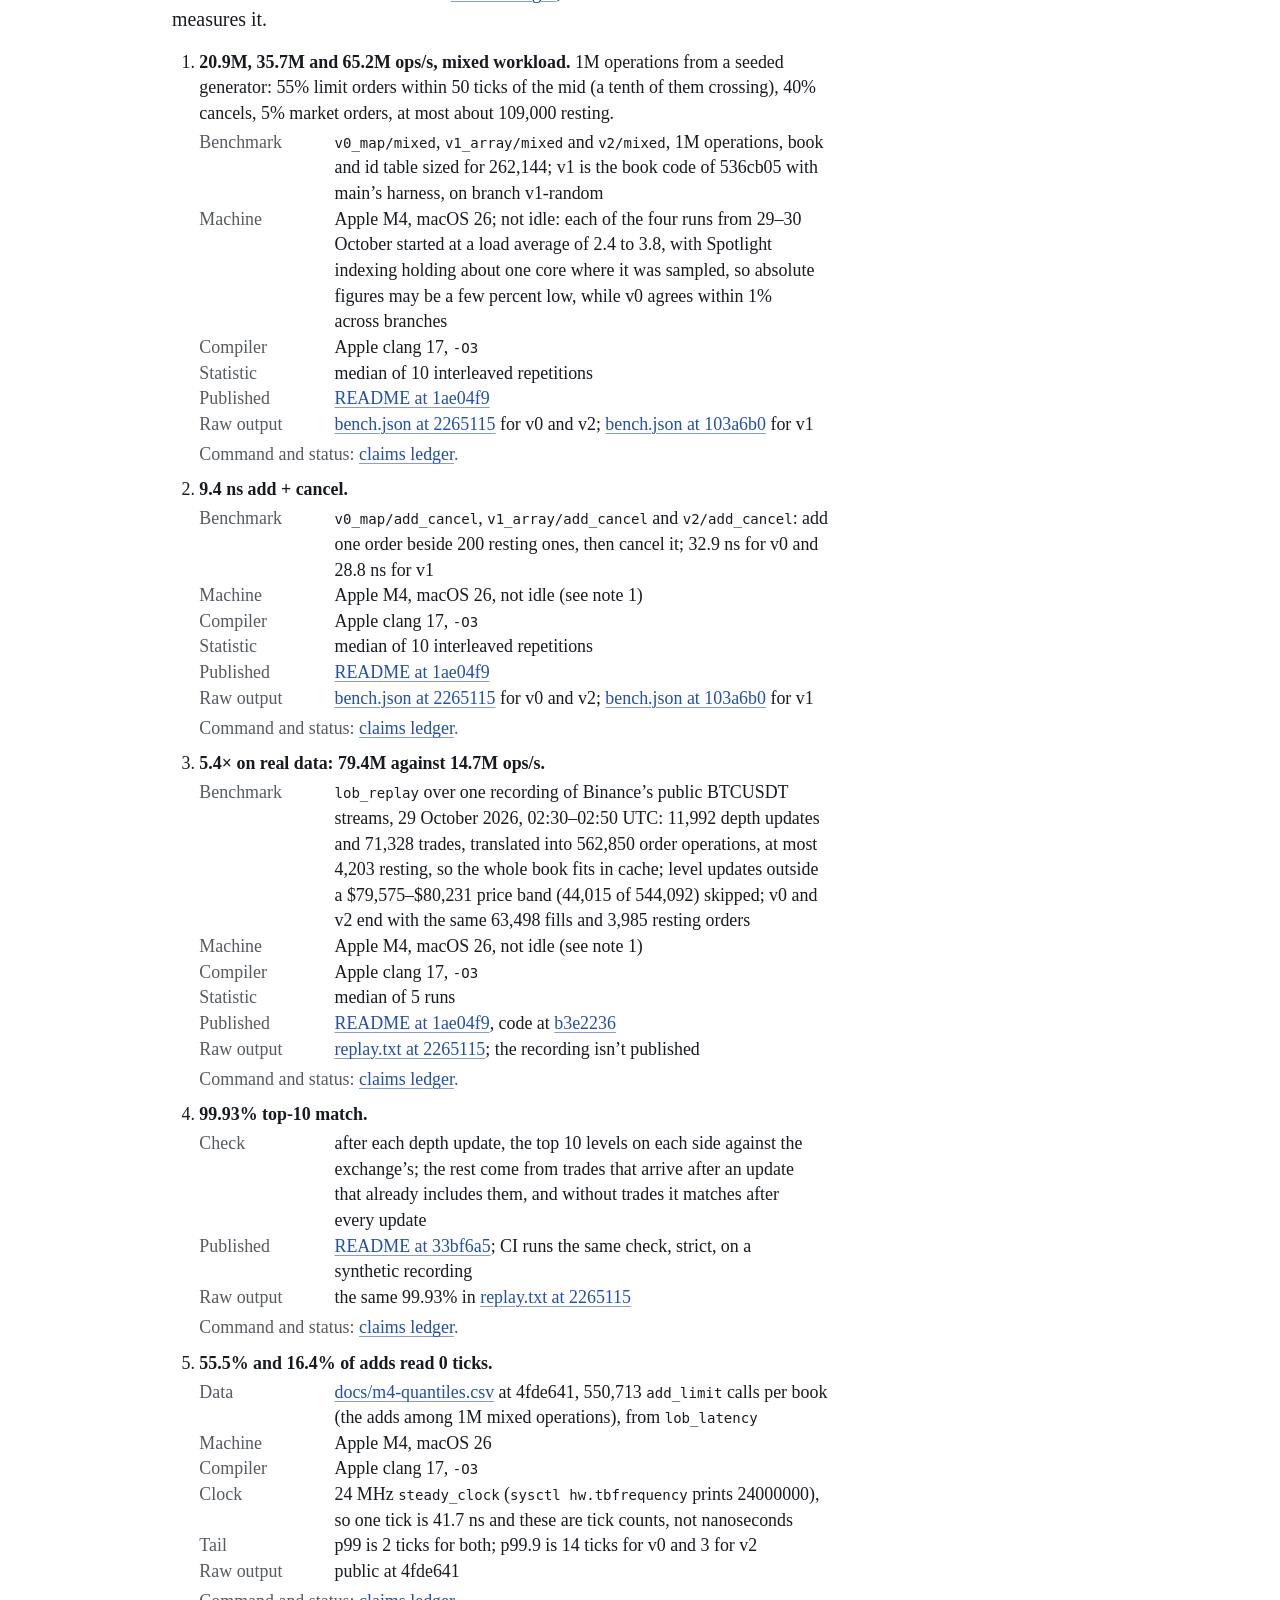
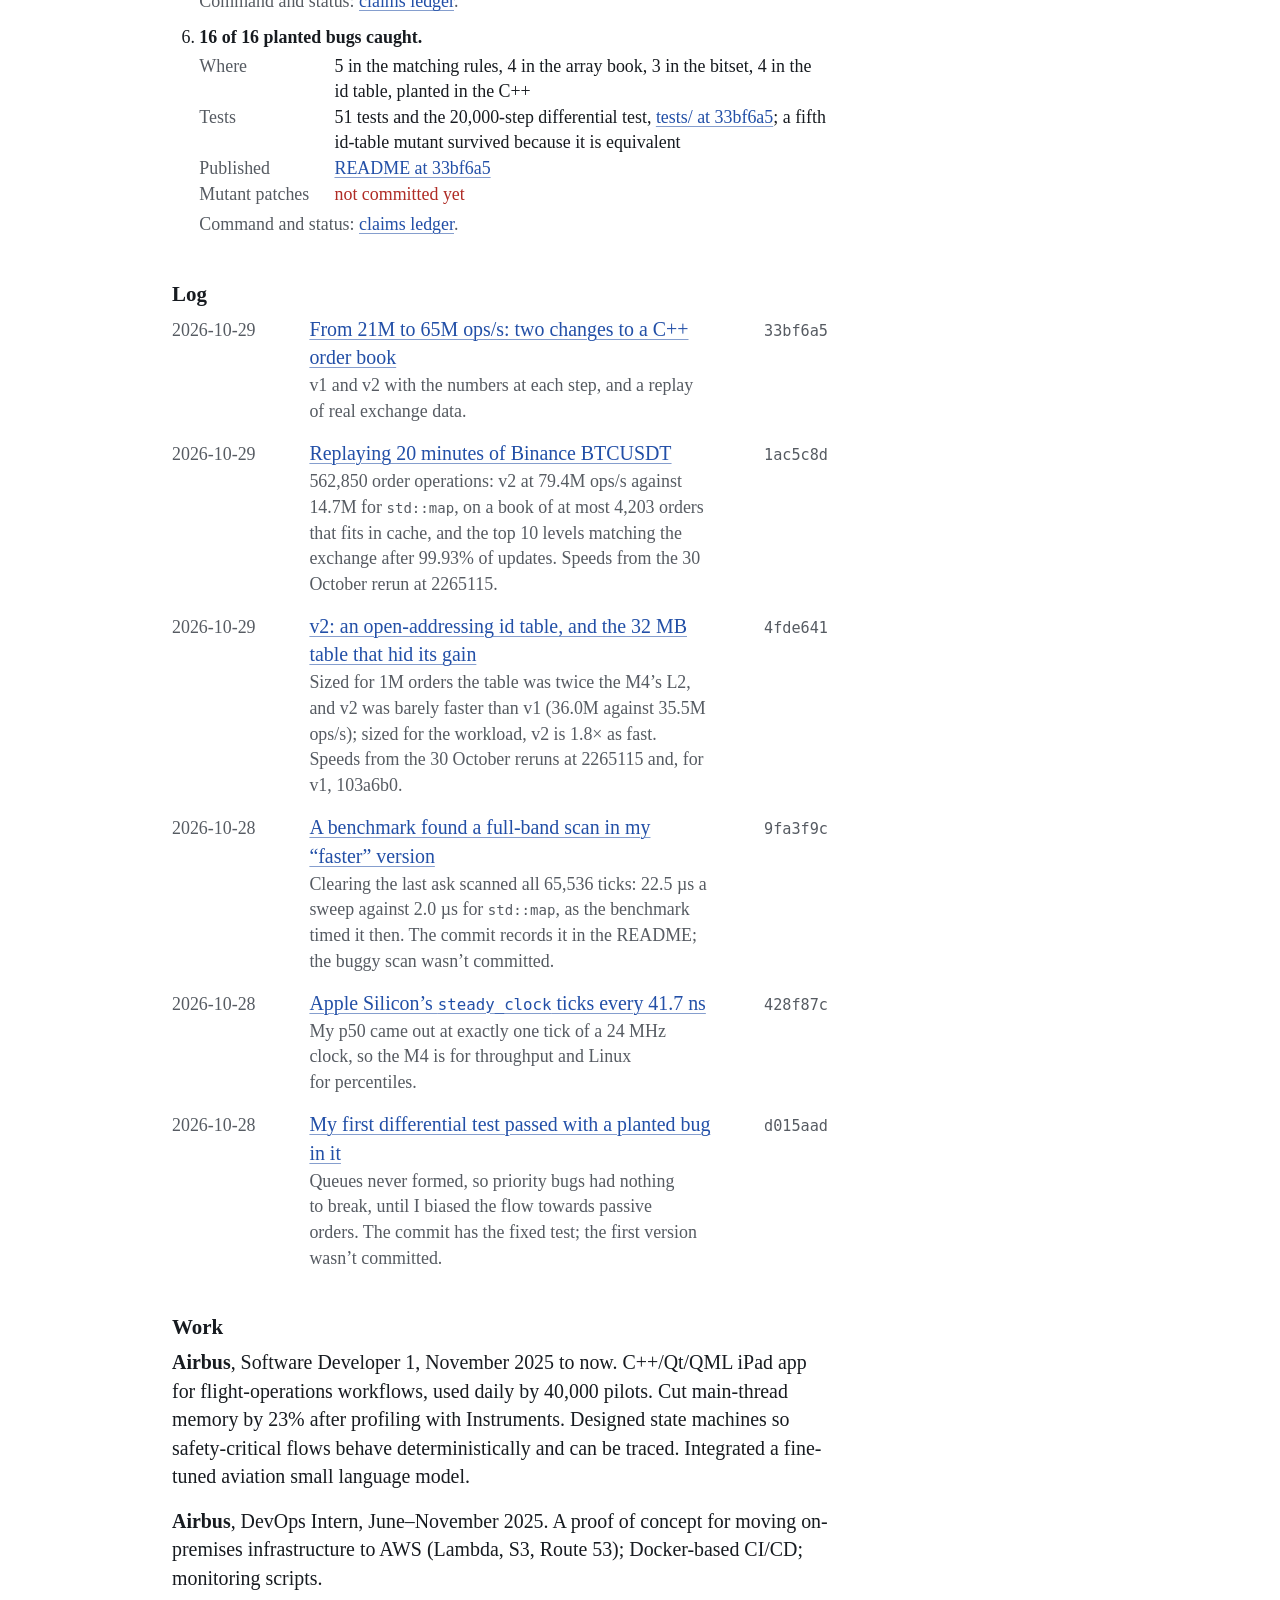
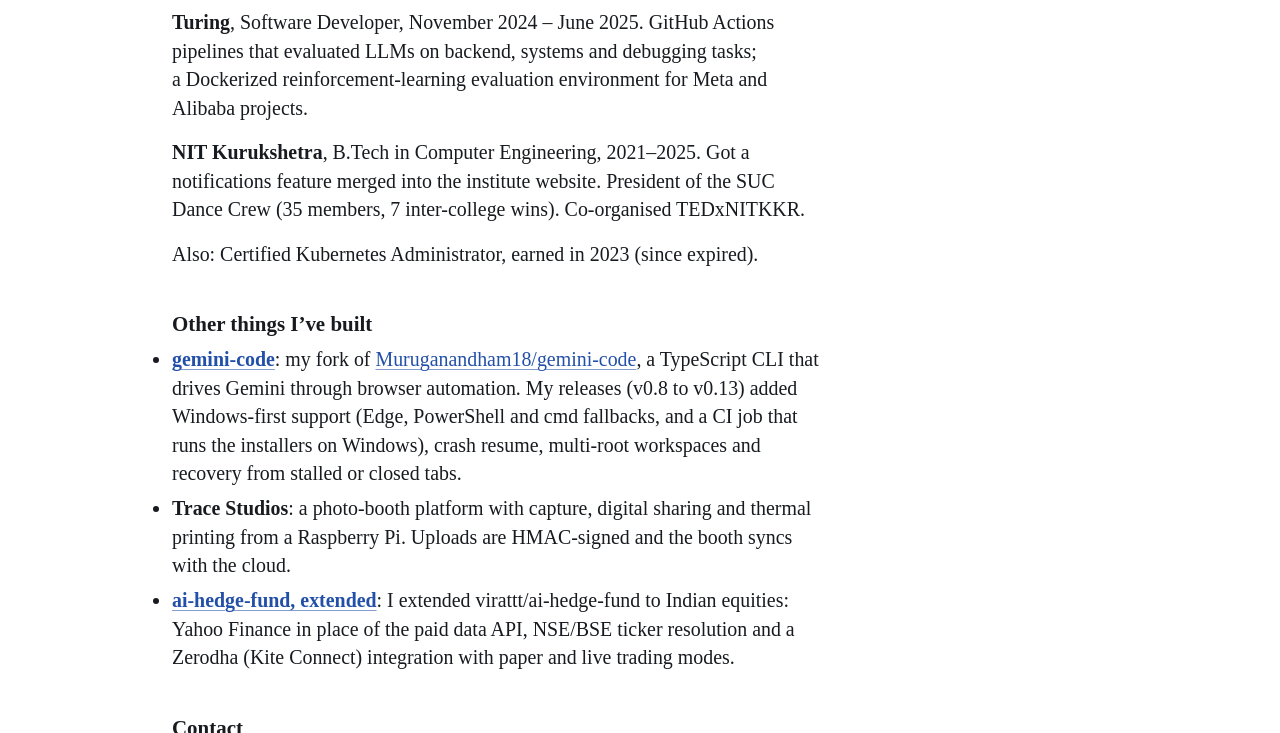
==== commit 3e6a475c: "Résumé and home page: certifications dated 2023 and marked expired; AWS proof of concept adopted; Tr" ====
--- a/index.html
+++ b/index.html
@@ -5,7 +5,7 @@
 <meta name="viewport" content="width=device-width, initial-scale=1">
 <meta name="color-scheme" content="light dark">
 <title>Aayush Kumar – C++ software developer at Airbus</title>
-<meta name="description" content="Aayush Kumar (aayxshkumar), software developer at Airbus writing C++ and Qt/QML. NIT Kurukshetra 2025, Certified Kubernetes Administrator. Building lob-engine, a C++20 limit order book tested against a naive reference book.">
+<meta name="description" content="Aayush Kumar (aayxshkumar), software developer at Airbus writing C++ and Qt/QML. NIT Kurukshetra 2025. Building lob-engine, a C++20 limit order book tested against a naive reference book.">
 <meta name="author" content="Aayush Kumar">
 <link rel="canonical" href="https://aayxshkumar.github.io/">
 <link rel="alternate" type="application/atom+xml" href="/atom.xml" title="Aayush Kumar">
@@ -36,7 +36,7 @@
 {"@context":"https://schema.org","@graph":[
 {"@type":"WebSite","@id":"https://aayxshkumar.github.io/#website","url":"https://aayxshkumar.github.io/","name":"Aayush Kumar","alternateName":"aayxshkumar"},
 {"@type":"ProfilePage","@id":"https://aayxshkumar.github.io/#profile","url":"https://aayxshkumar.github.io/","isPartOf":{"@id":"https://aayxshkumar.github.io/#website"},"dateModified":"2026-10-30","mainEntity":{"@id":"https://aayxshkumar.github.io/#me"}},
-{"@type":"Person","@id":"https://aayxshkumar.github.io/#me","name":"Aayush Kumar","alternateName":"aayxshkumar","url":"https://aayxshkumar.github.io/","email":"mailto:aayushkumr25@gmail.com","description":"Software developer at Airbus writing C++ and Qt/QML; building lob-engine, a C++20 limit order book.","jobTitle":"Software Developer","worksFor":{"@type":"Organization","name":"Airbus","url":"https://www.airbus.com/"},"alumniOf":{"@type":"CollegeOrUniversity","name":"National Institute of Technology Kurukshetra","url":"https://nitkkr.ac.in/"},"hasCredential":{"@type":"EducationalOccupationalCredential","name":"Certified Kubernetes Administrator (CKA)","credentialCategory":"certification","recognizedBy":{"@type":"Organization","name":"The Linux Foundation"}},"knowsAbout":["C++","C++20","Qt","QML","Low-latency systems","Limit order books","Linux","Kubernetes"],"sameAs":["https://github.com/aayxshkumar","https://www.linkedin.com/in/aayush-kumr"]}
+{"@type":"Person","@id":"https://aayxshkumar.github.io/#me","name":"Aayush Kumar","alternateName":"aayxshkumar","url":"https://aayxshkumar.github.io/","email":"mailto:aayushkumr25@gmail.com","description":"Software developer at Airbus writing C++ and Qt/QML; building lob-engine, a C++20 limit order book.","jobTitle":"Software Developer","worksFor":{"@type":"Organization","name":"Airbus","url":"https://www.airbus.com/"},"alumniOf":{"@type":"CollegeOrUniversity","name":"National Institute of Technology Kurukshetra","url":"https://nitkkr.ac.in/"},"knowsAbout":["C++","C++20","Qt","QML","Low-latency systems","Limit order books","Linux","Kubernetes"],"sameAs":["https://github.com/aayxshkumar","https://www.linkedin.com/in/aayush-kumr"]}
 ]}
 </script>
 </head>
@@ -163,7 +163,7 @@
 
 <p><strong>NIT Kurukshetra</strong>, B.Tech in Computer Engineering, 2021–2025. Got a notifications feature merged into the institute website. President of the SUC Dance Crew (35 members, 7 inter-college wins). Co-organised TEDxNITKKR.</p>
 
-<p>Also: Certified Kubernetes Administrator.</p>
+<p>Also: Certified Kubernetes Administrator, earned in 2023 (since expired).</p>
 
 <h2 id="other"><a href="#other">Other things I’ve built</a></h2>
 
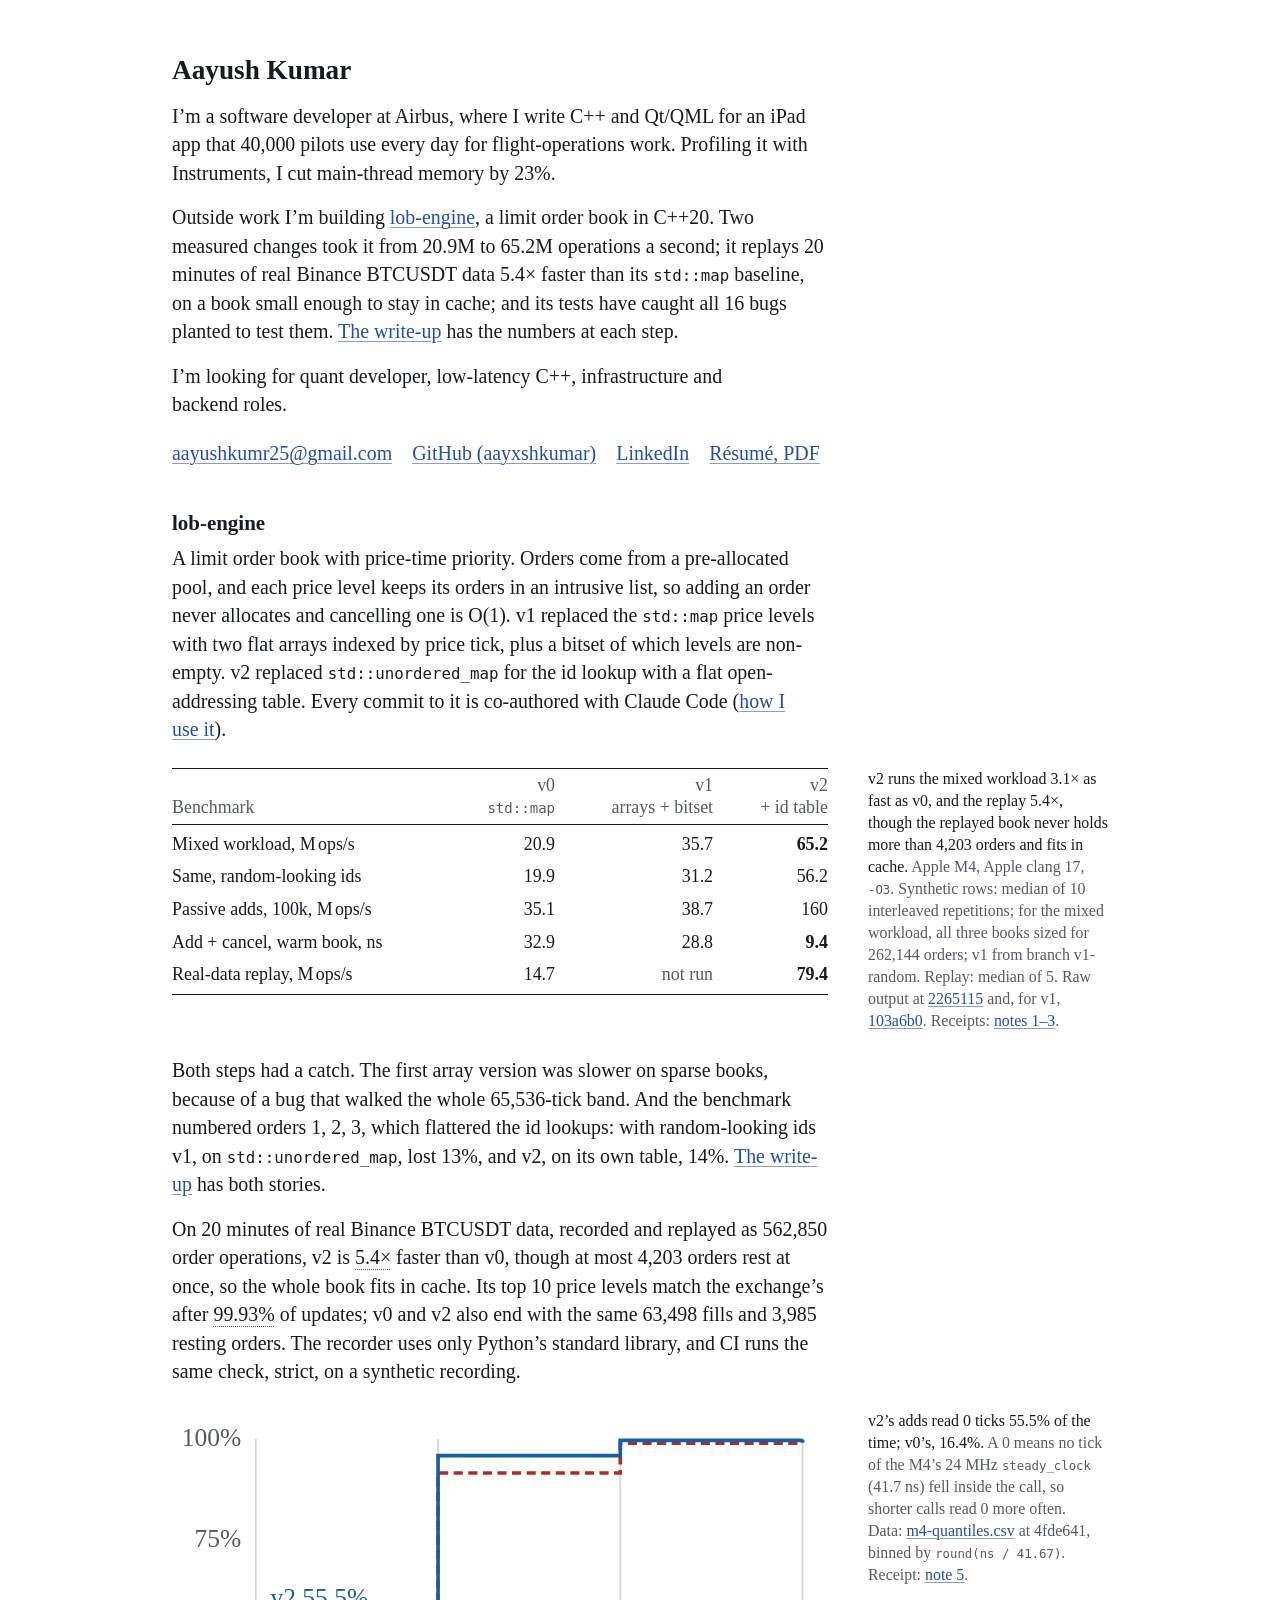
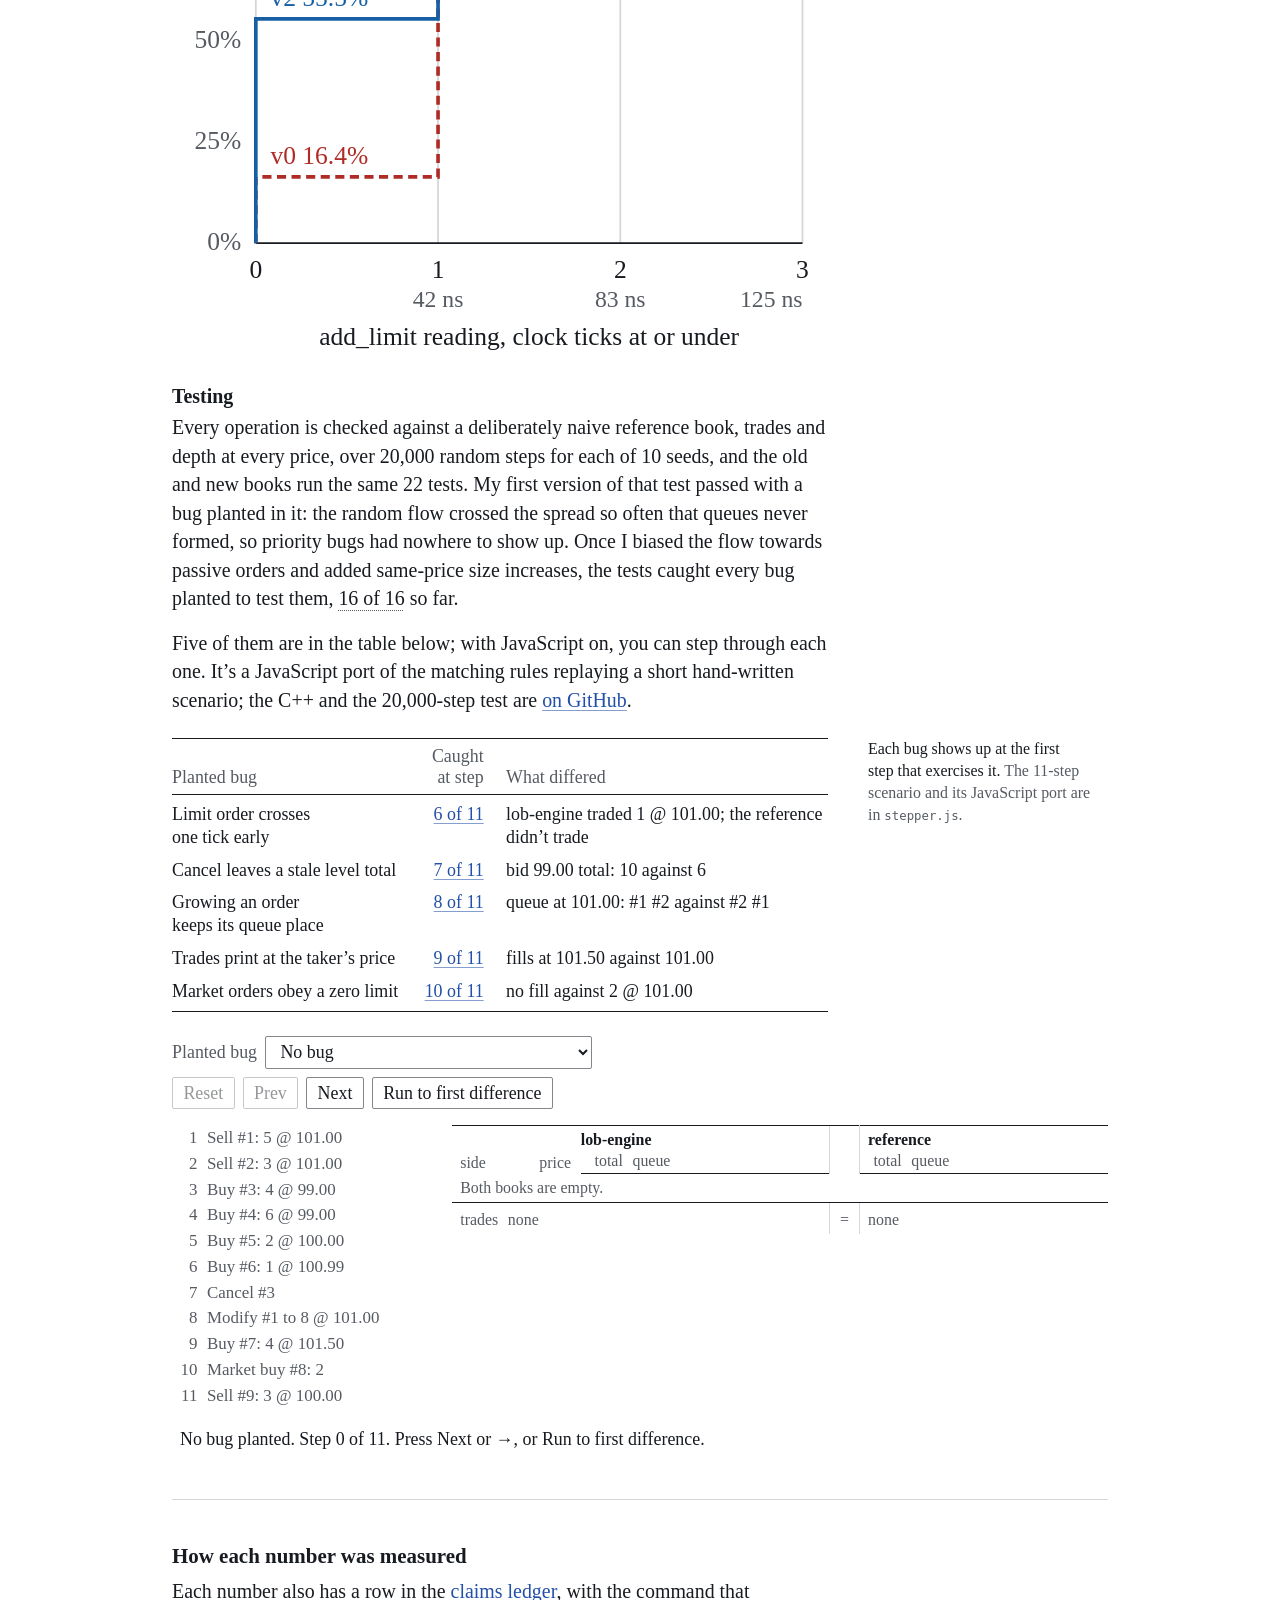
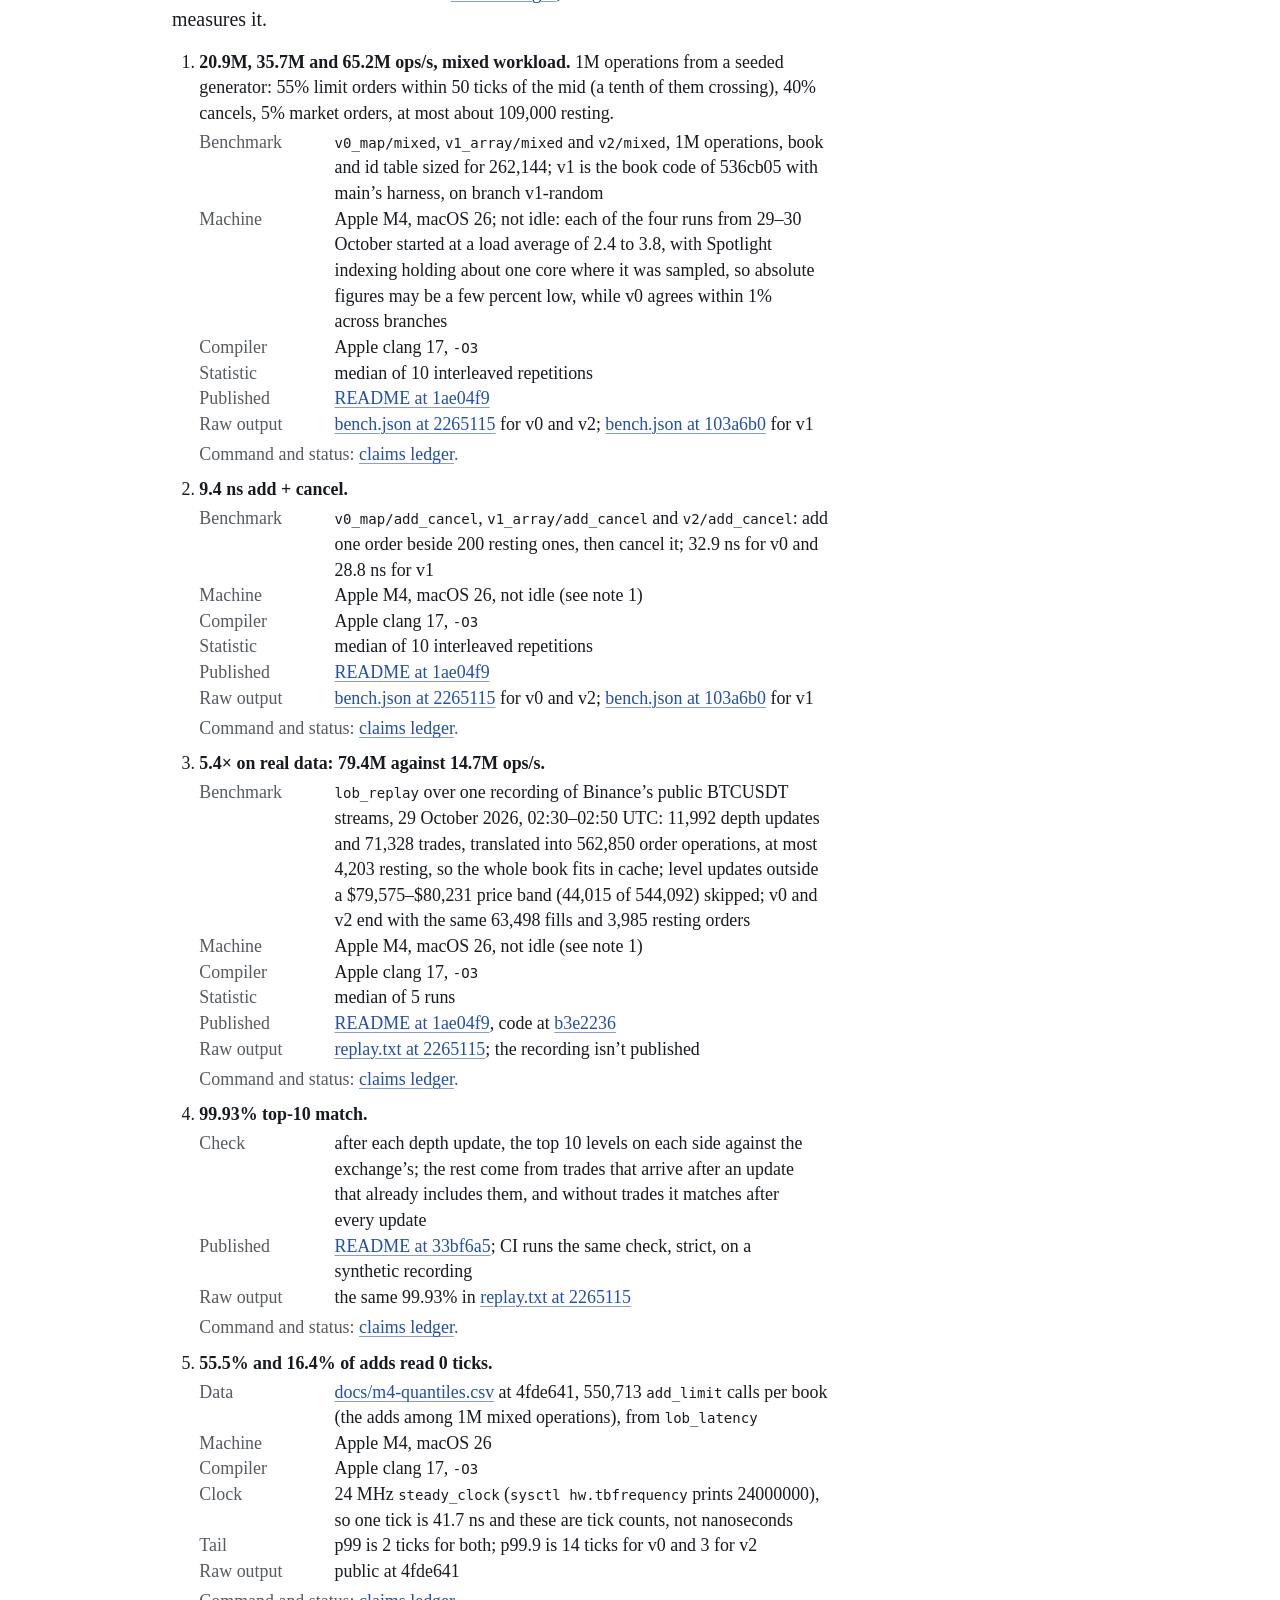
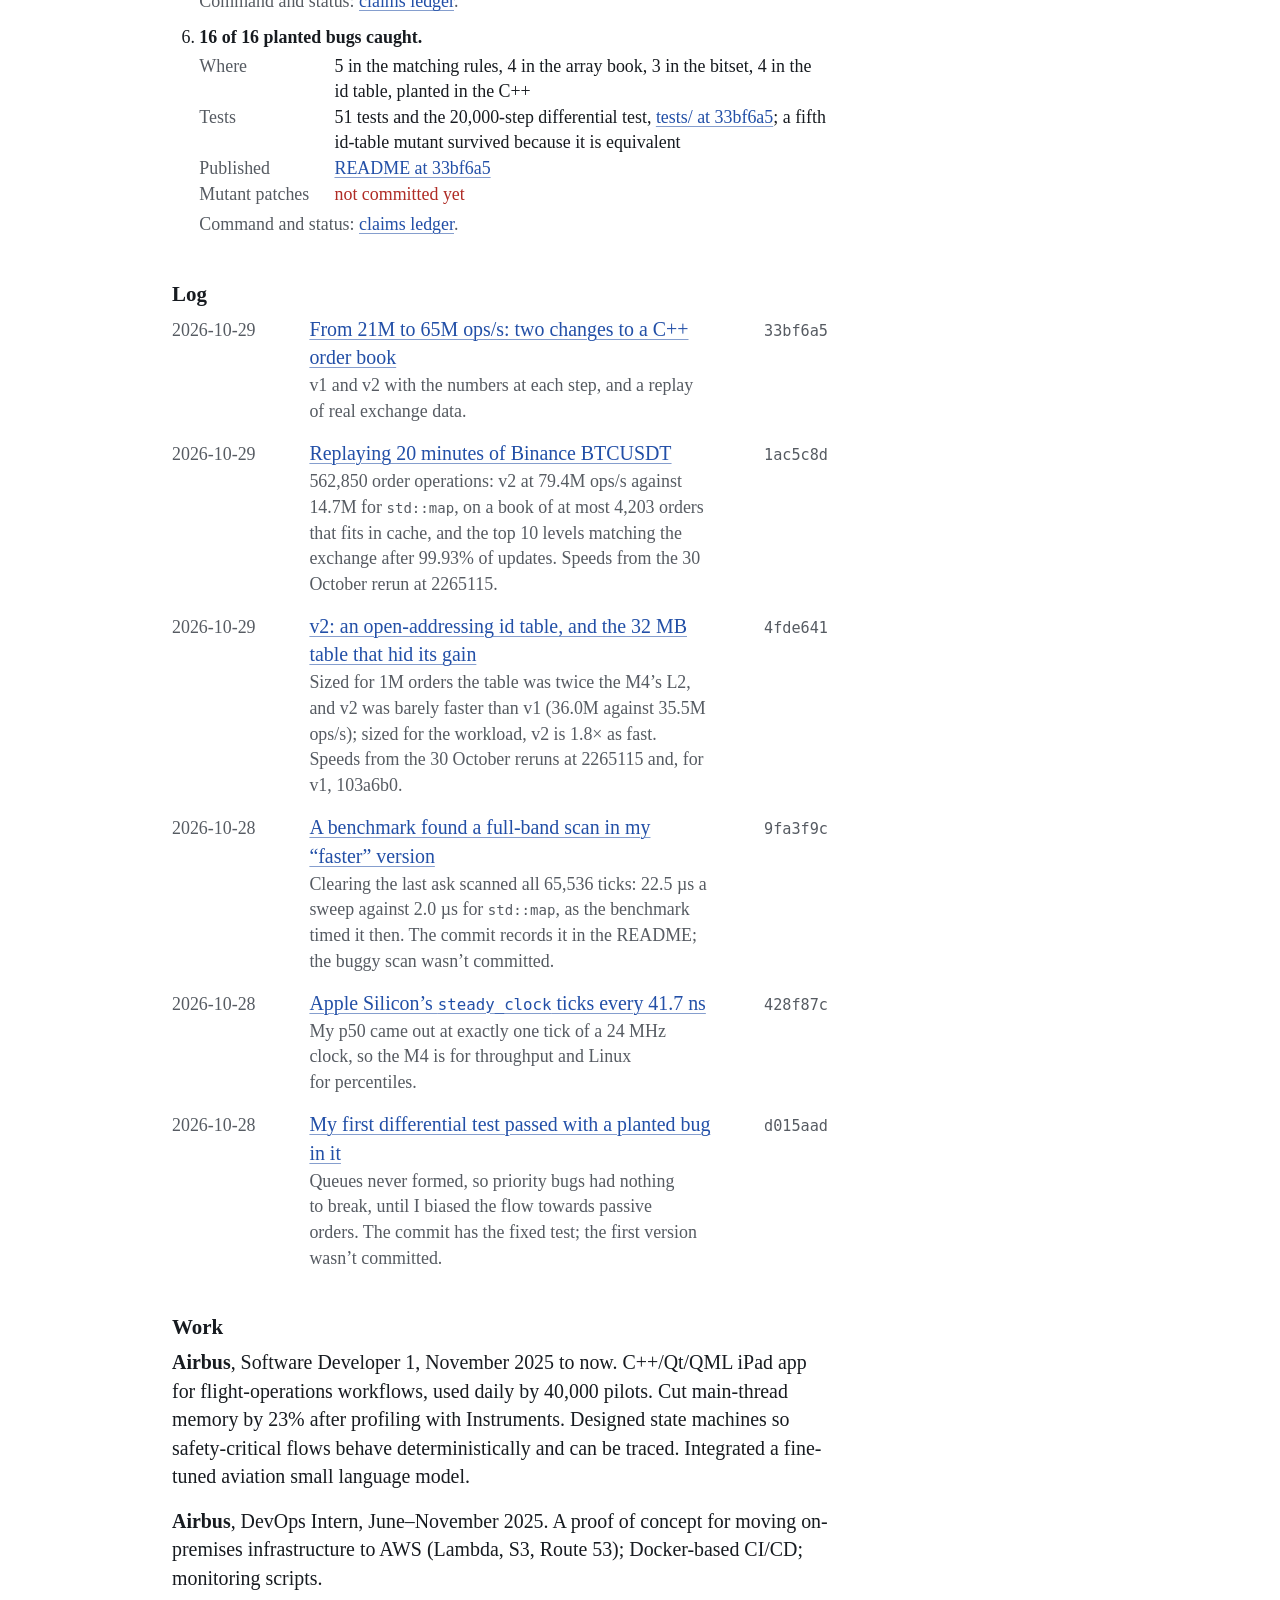
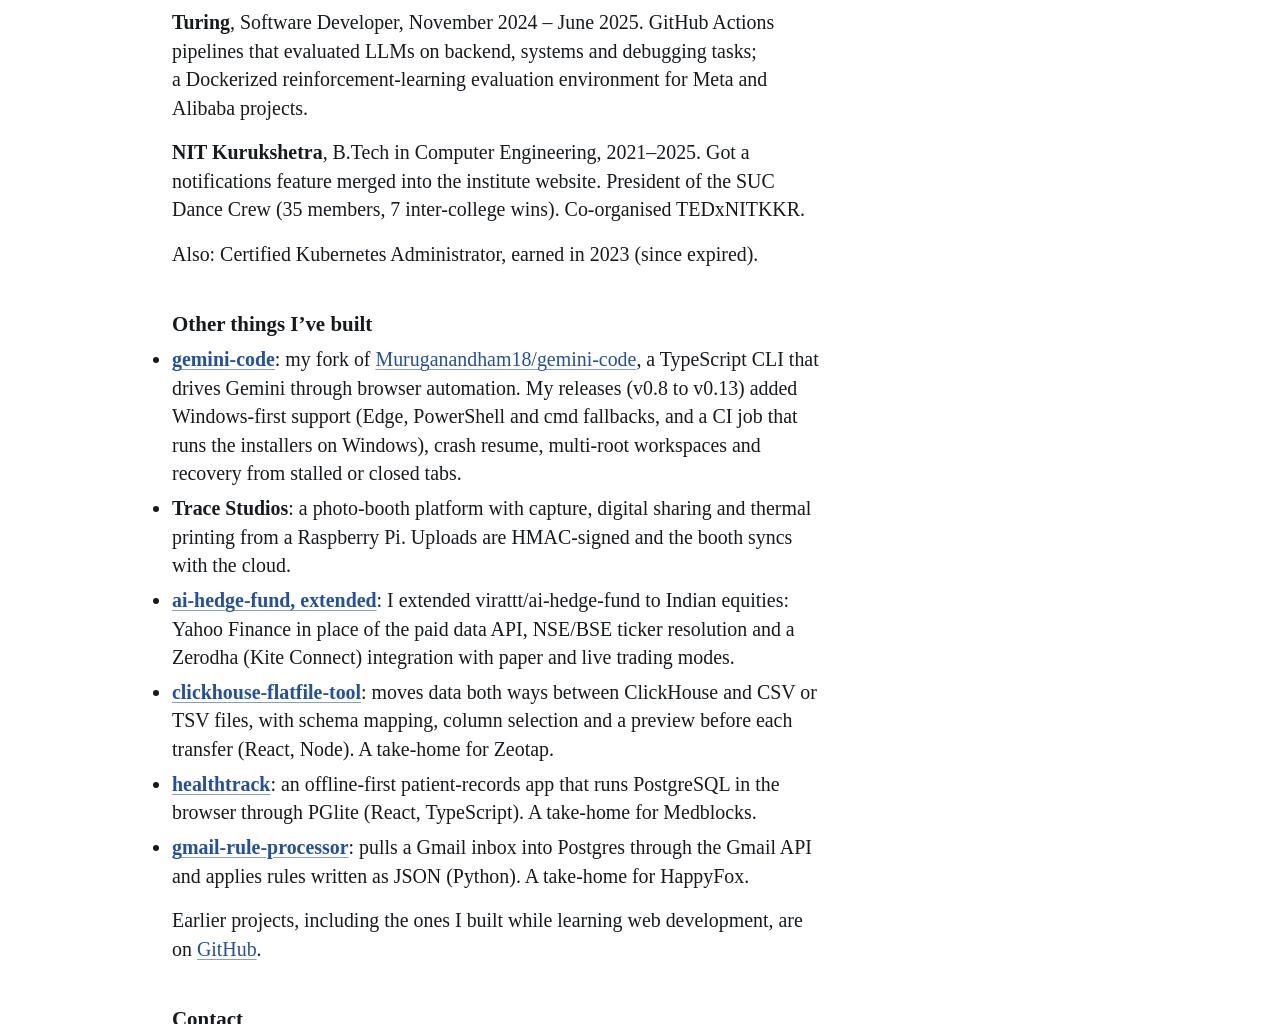
==== commit 96716e7b: "Other things I've built: clickhouse-flatfile-tool, healthtrack and gmail-rule-processor, plus a link" ====
--- a/index.html
+++ b/index.html
@@ -171,7 +171,12 @@
 <li><a href="https://github.com/aayxshkumar/gemini-code"><strong>gemini-code</strong></a>: my fork of <a href="https://github.com/Muruganandham18/gemini-code">Muruganandham18/gemini-code</a>, a TypeScript CLI that drives Gemini through browser automation. My releases (v0.8 to v0.13) added Windows-first support (Edge, PowerShell and cmd fallbacks, and a CI job that runs the installers on Windows), crash resume, multi-root workspaces and recovery from stalled or closed tabs.</li>
 <li><strong>Trace Studios</strong>: a photo-booth platform with capture, digital sharing and thermal printing from a Raspberry Pi. Uploads are HMAC-signed and the booth syncs with the cloud.</li>
 <li><a href="https://github.com/aayxshkumar/ai-hedge-fund/tree/improve-decision-making"><strong>ai-hedge-fund, extended</strong></a>: I extended virattt/ai-hedge-fund to Indian equities: Yahoo Finance in place of the paid data API, NSE/BSE ticker resolution and a Zerodha (Kite Connect) integration with paper and live trading modes.</li>
+<li><a href="https://github.com/aayxshkumar/clickhouse-flatfile-tool"><strong>clickhouse-flatfile-tool</strong></a>: moves data both ways between ClickHouse and CSV or TSV files, with schema mapping, column selection and a preview before each transfer (React, Node). A take-home for Zeotap.</li>
+<li><a href="https://github.com/aayxshkumar/healthtrack"><strong>healthtrack</strong></a>: an offline-first patient-records app that runs PostgreSQL in the browser through PGlite (React, TypeScript). A take-home for Medblocks.</li>
+<li><a href="https://github.com/aayxshkumar/gmail-rule-processor"><strong>gmail-rule-processor</strong></a>: pulls a Gmail inbox into Postgres through the Gmail API and applies rules written as JSON (Python). A take-home for HappyFox.</li>
 </ul>
+
+<p>Earlier projects, including the ones I built while learning web development, are on <a href="https://github.com/aayxshkumar?tab=repositories">GitHub</a>.</p>
 
 <h2 id="contact"><a href="#contact">Contact</a></h2>
 
